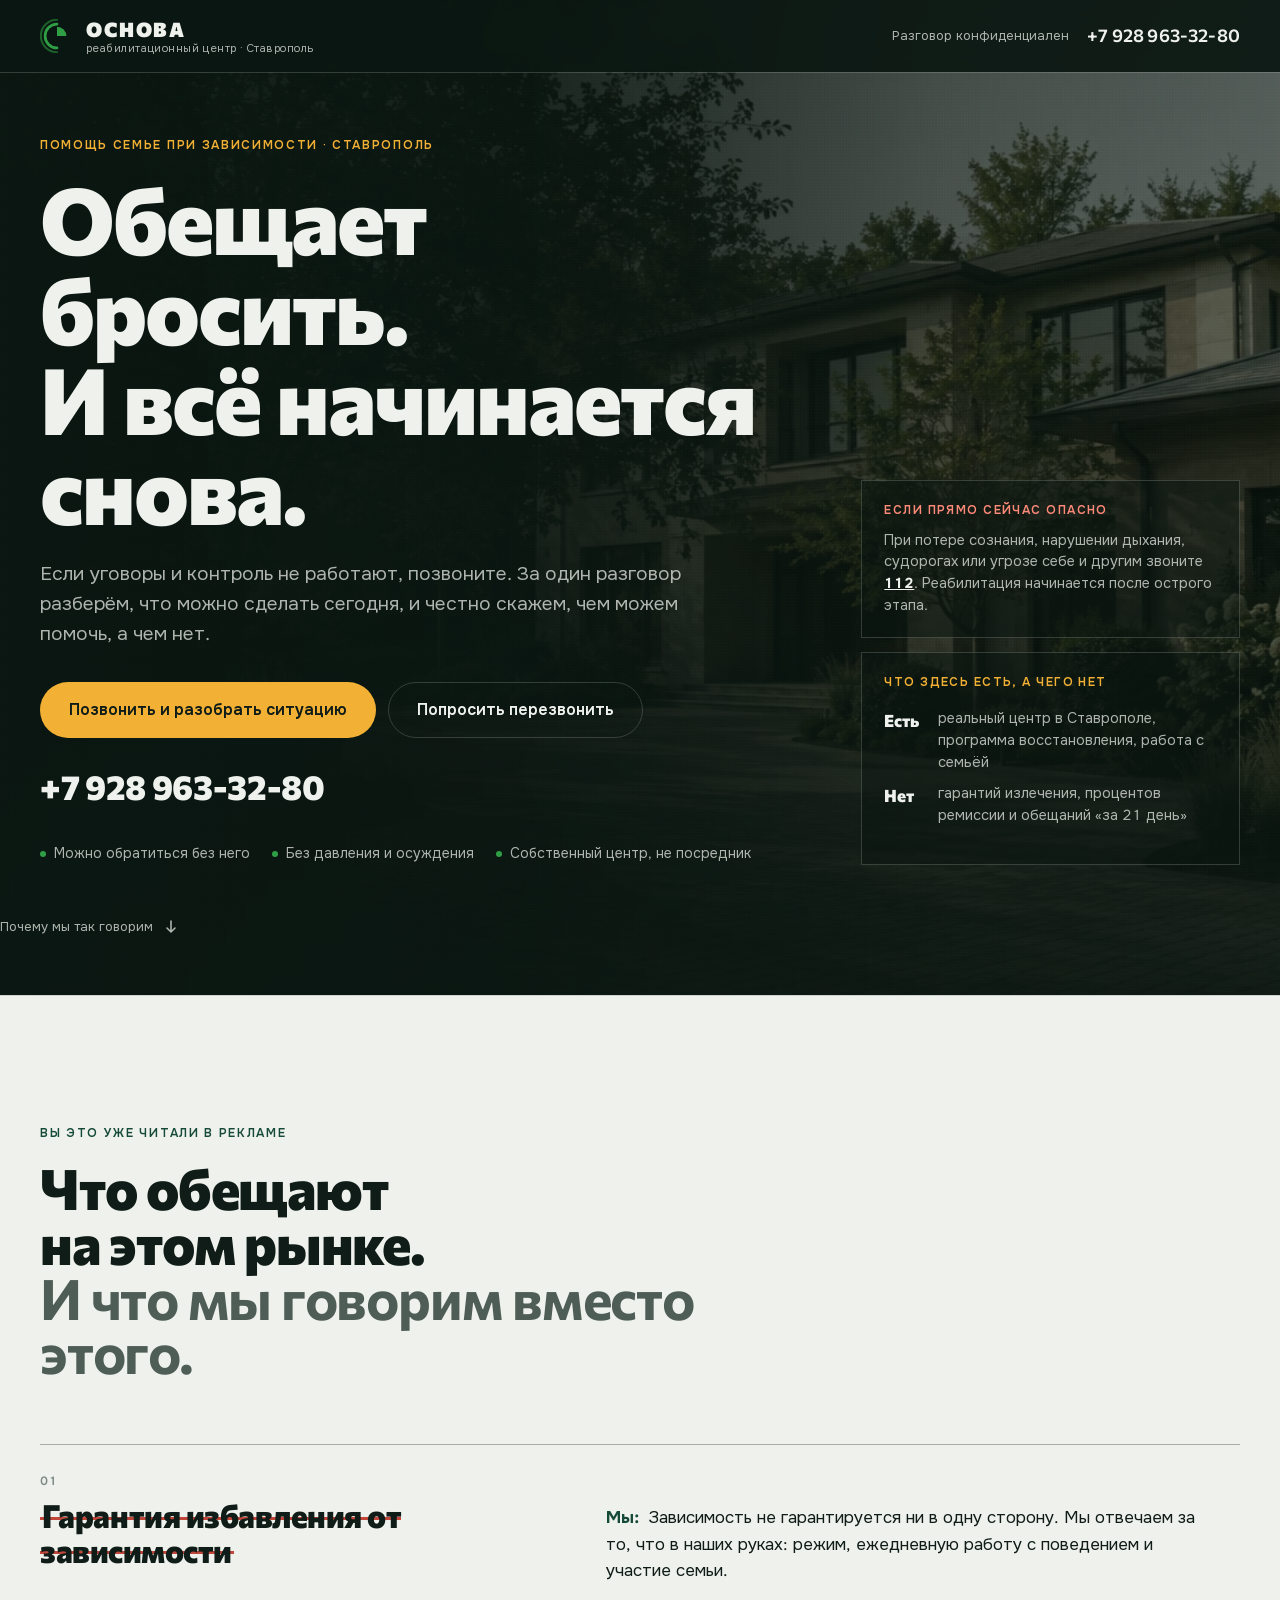
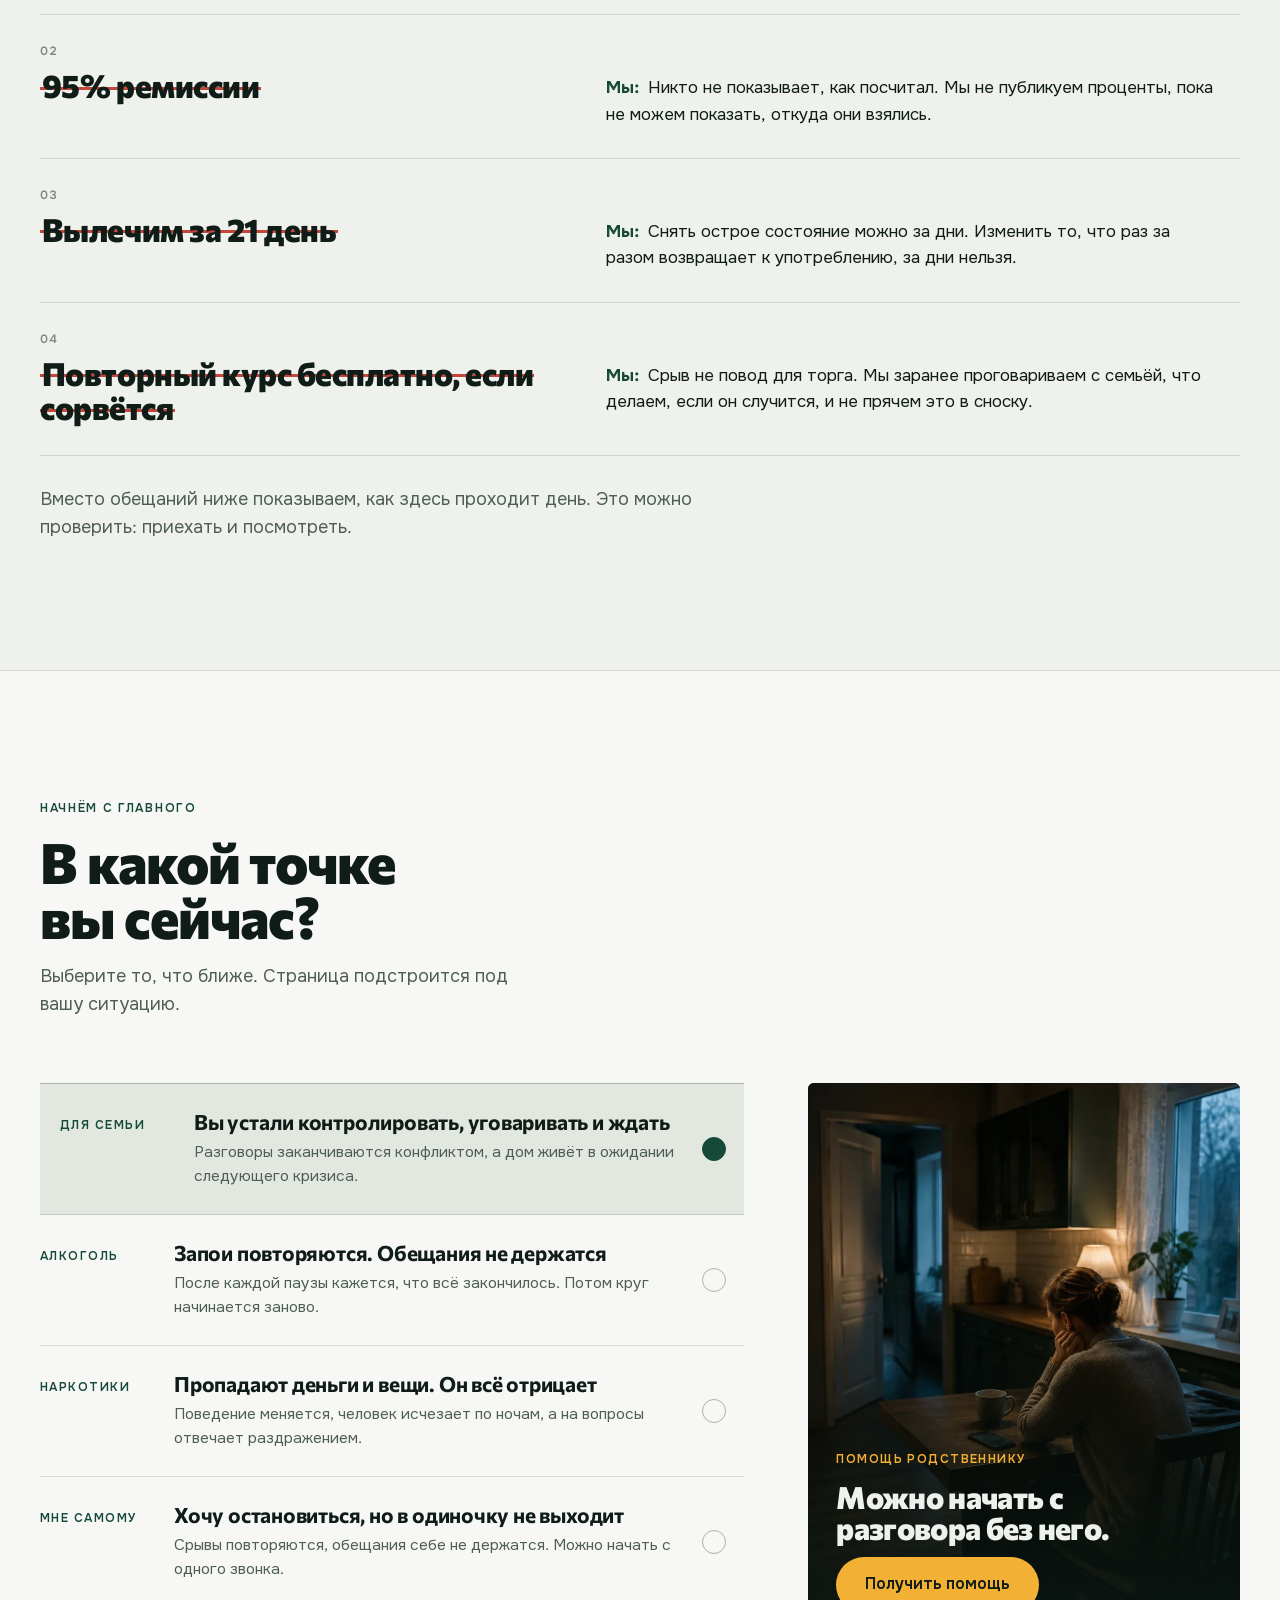
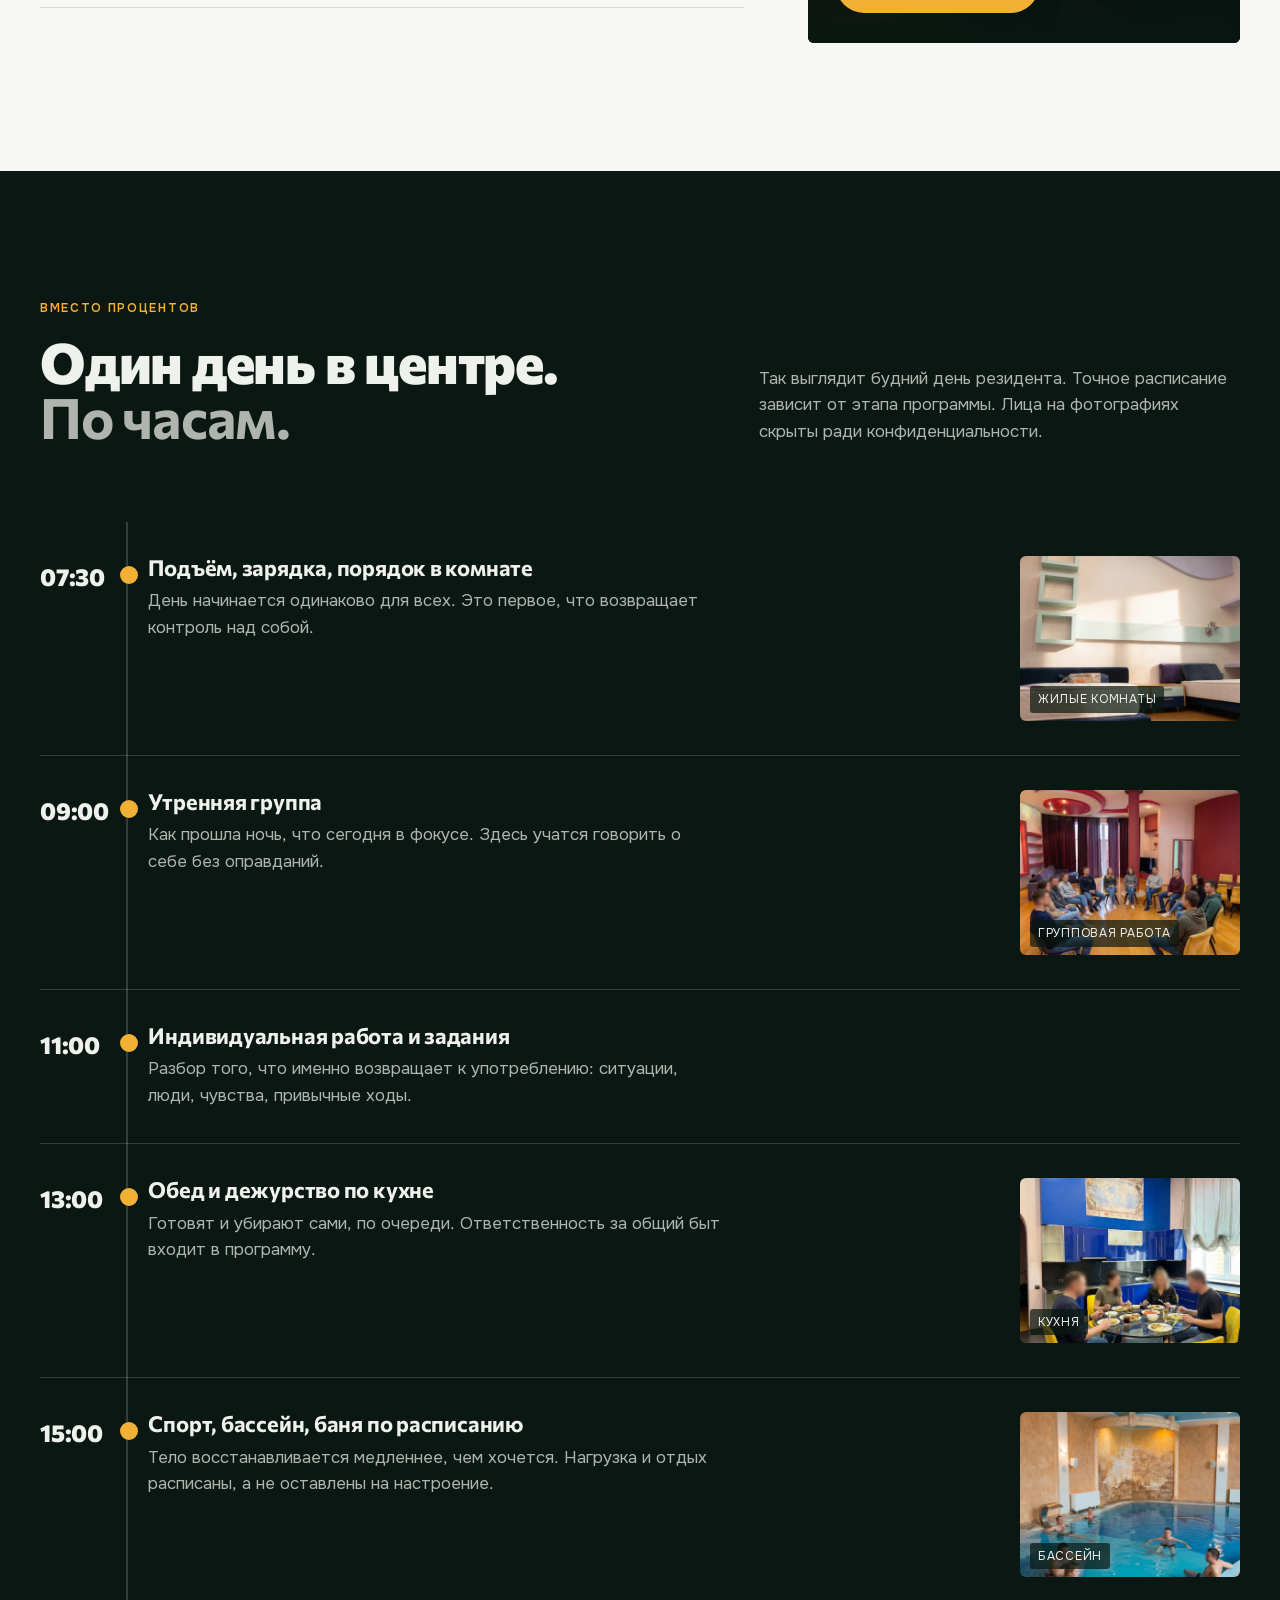
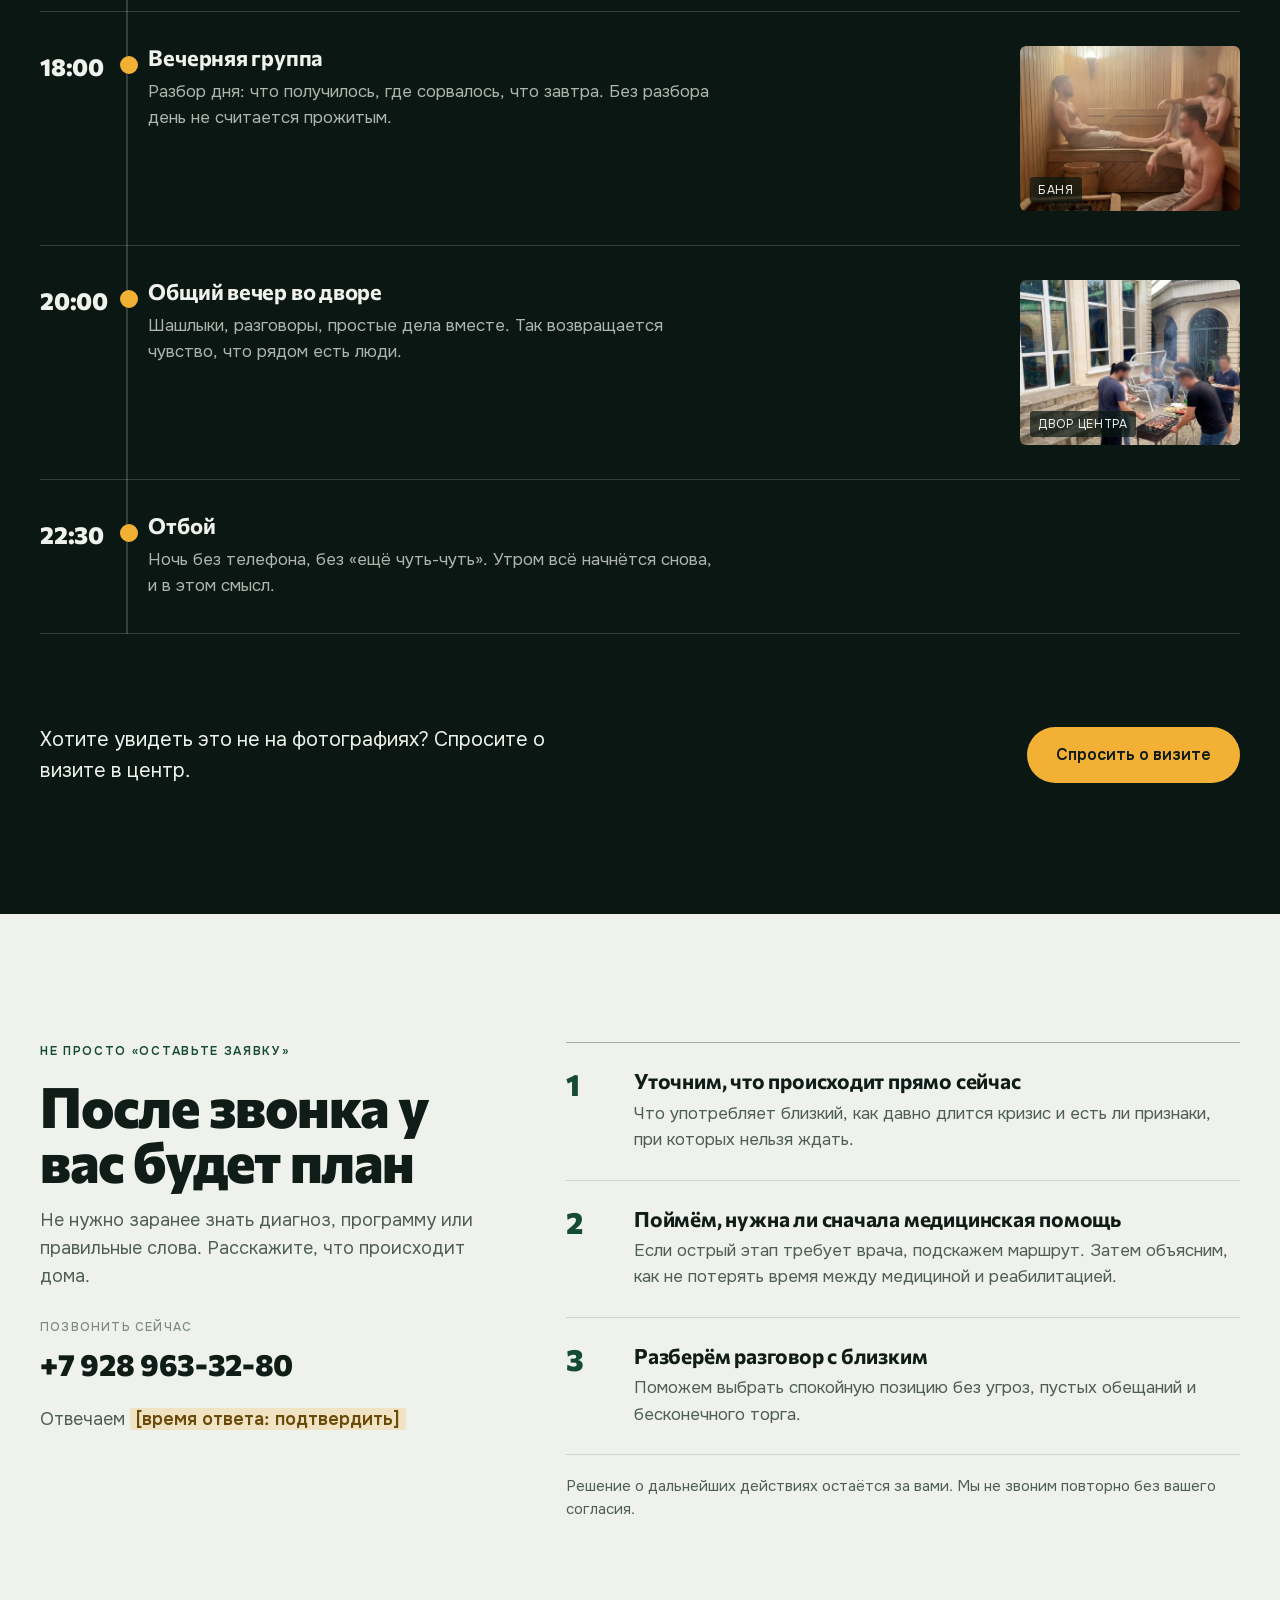
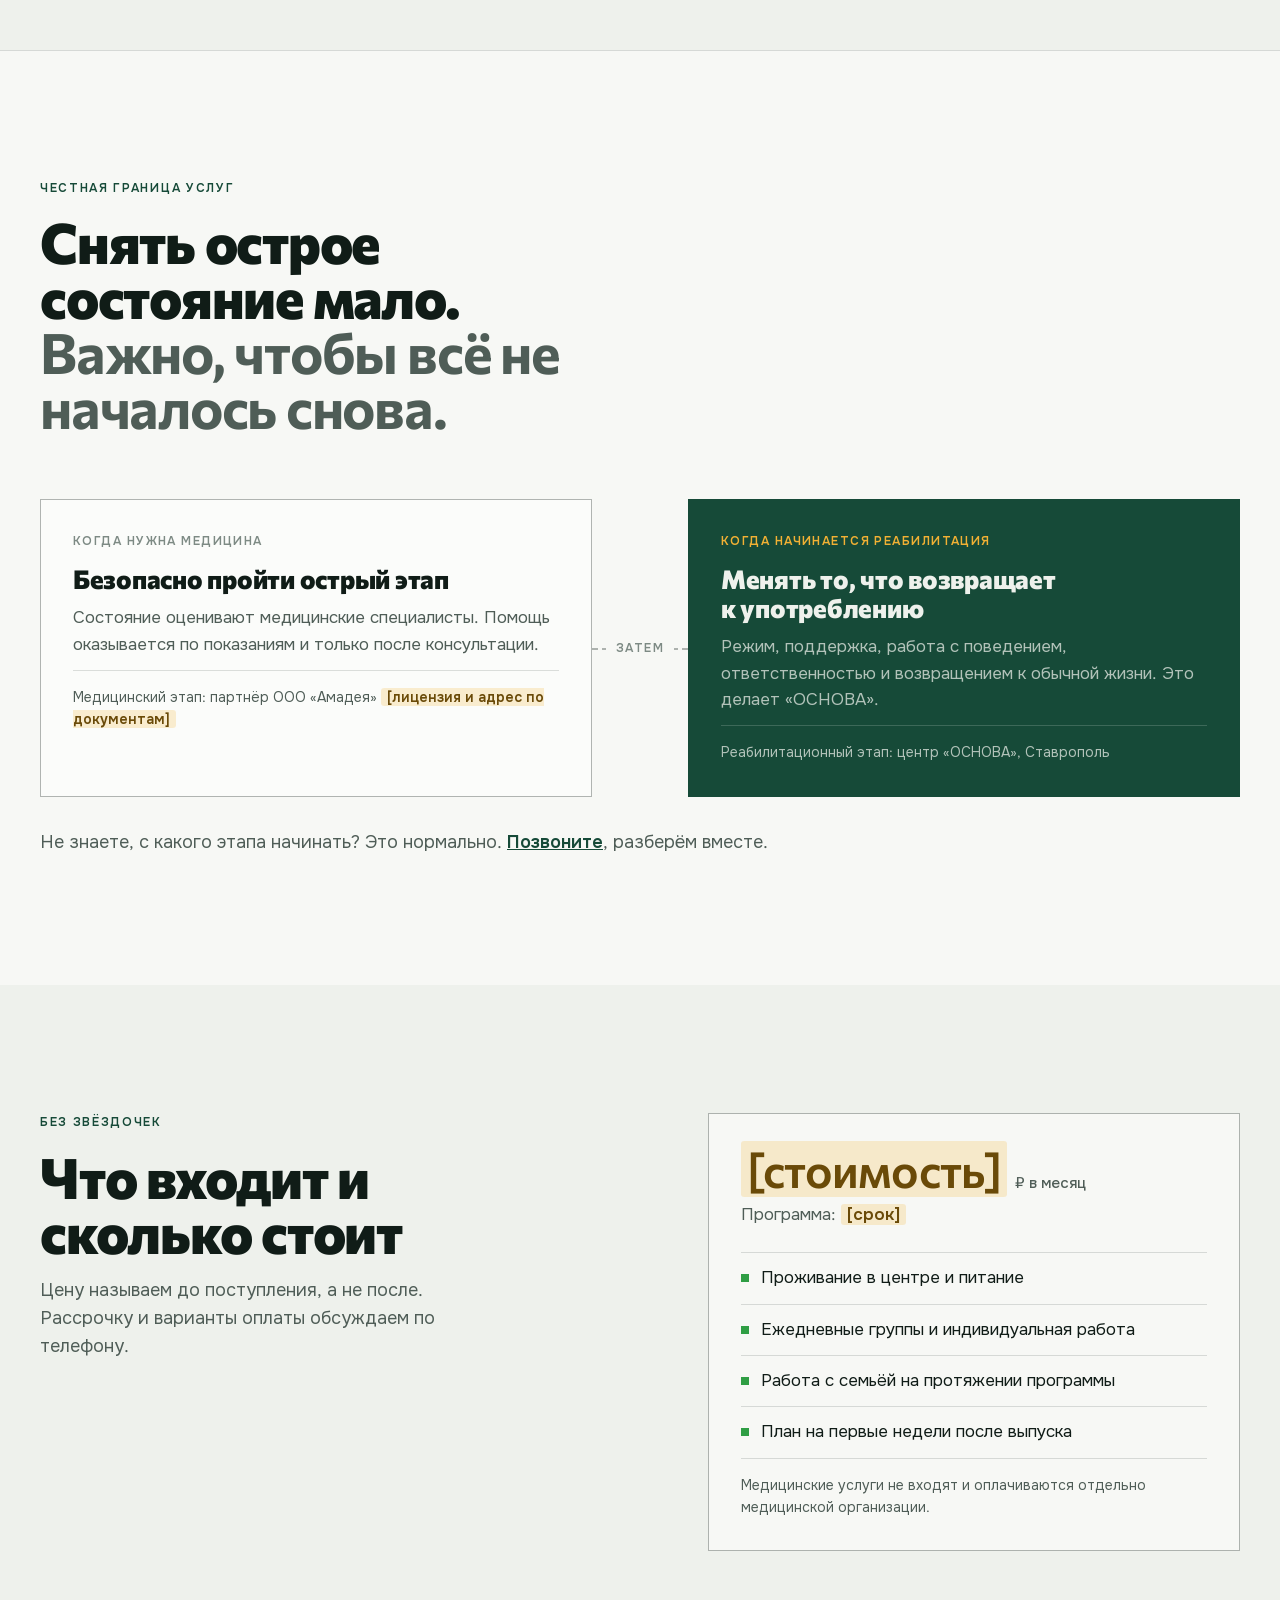
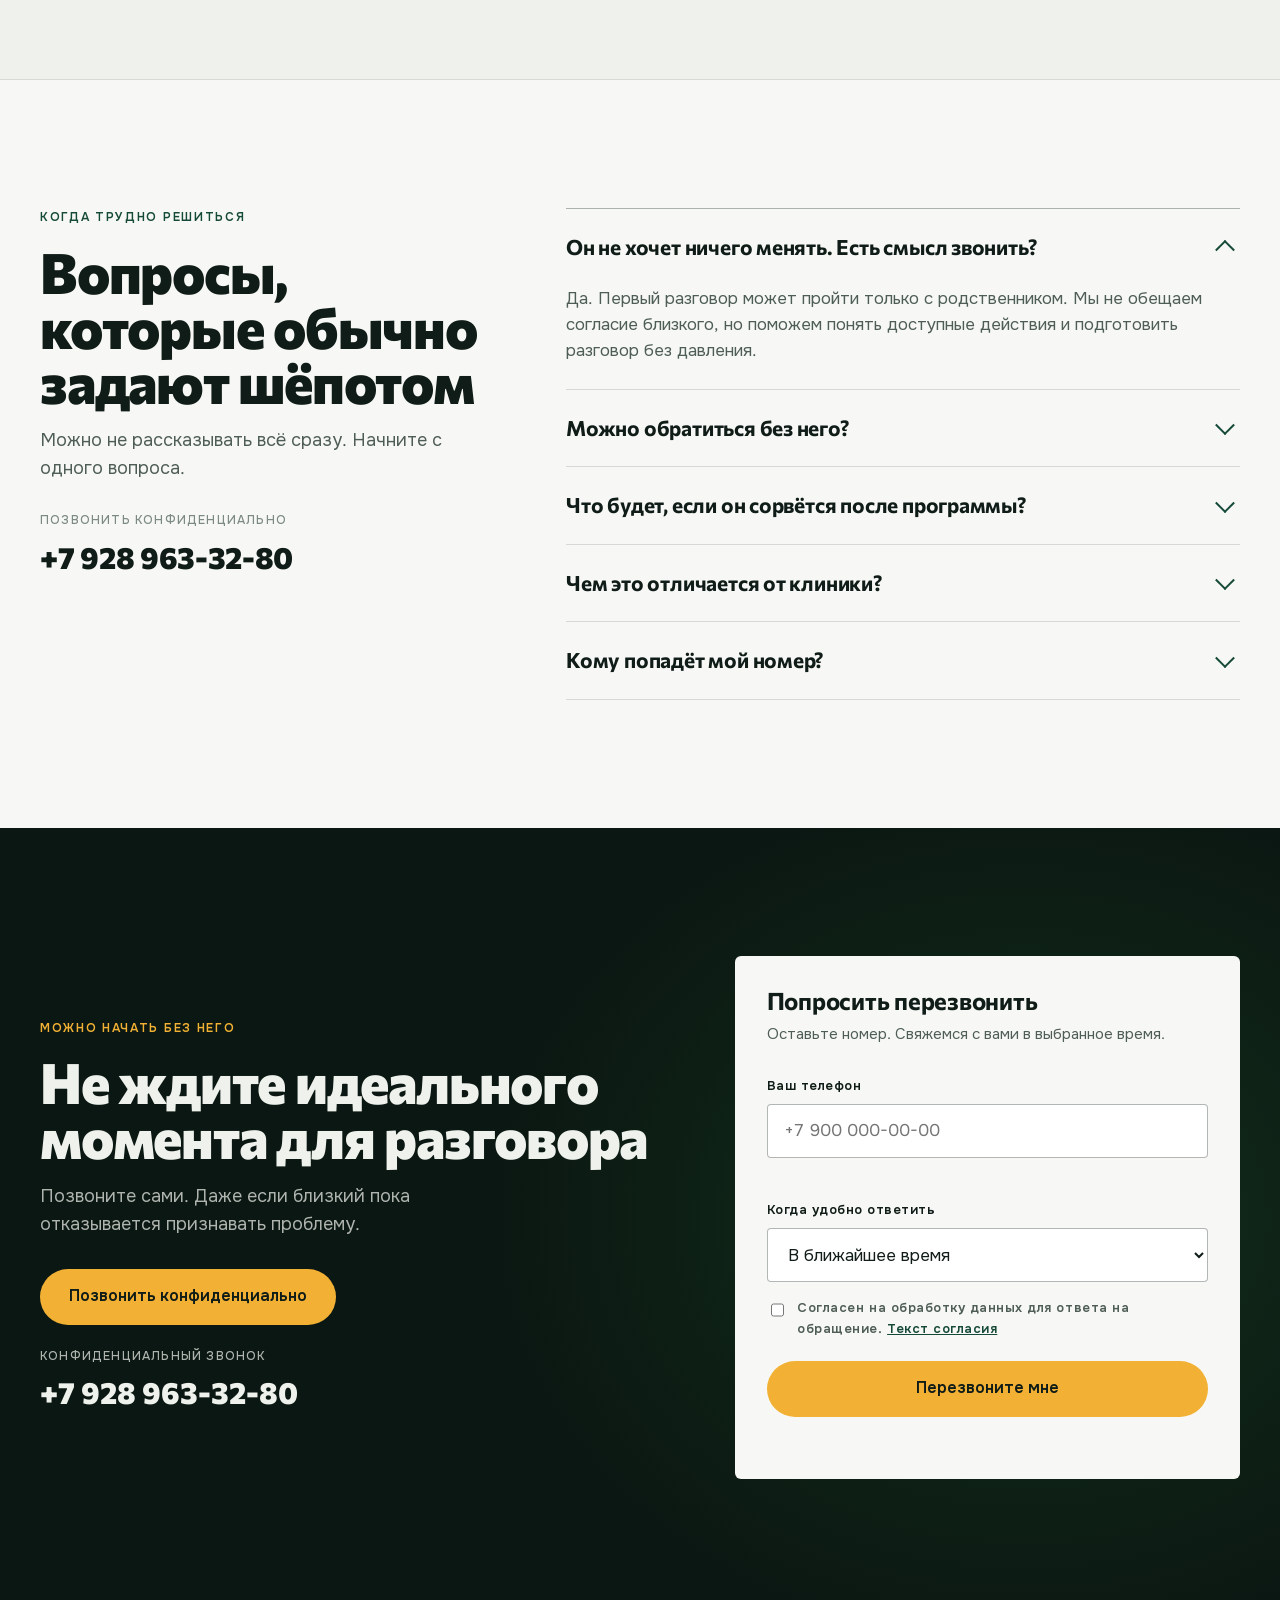
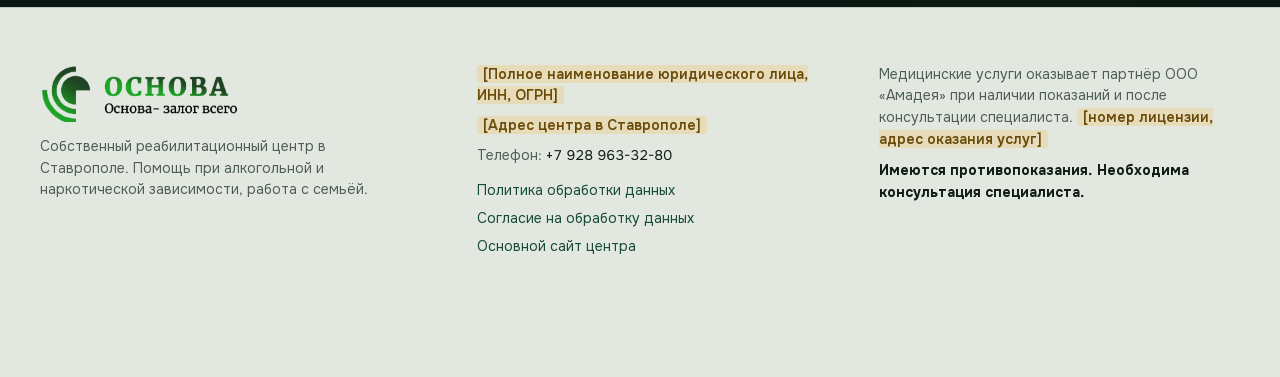
==== index.html @ 6c87cfbb "Посадочная v2: тезис против рыночных гарантий, день по часам, четыре сценария, честная граница услуг" ====
<!doctype html>
<html lang="ru">
<head>
  <meta charset="utf-8">
  <meta name="viewport" content="width=device-width, initial-scale=1">
  <meta name="robots" content="noindex, nofollow, noarchive">
  <meta name="theme-color" content="#0b1712">
  <meta name="description" content="Собственный реабилитационный центр «ОСНОВА» в Ставрополе. Помощь при алкогольной и наркотической зависимости, работа с семьёй. Без гарантий, которые нельзя проверить.">
  <title>Реабилитационный центр «ОСНОВА», Ставрополь</title>
  <link rel="icon" href="assets/images/logo.png" type="image/png">
  <link rel="preconnect" href="https://fonts.googleapis.com">
  <link rel="preconnect" href="https://fonts.gstatic.com" crossorigin>
  <link rel="preload" href="assets/fonts/onest-cyrillic.woff2" as="font" type="font/woff2" crossorigin>
  <link rel="preload" href="assets/images/hero-architecture.webp" as="image" type="image/webp" fetchpriority="high">
  <link rel="stylesheet" href="https://fonts.googleapis.com/css2?family=Commissioner:wght@500;700;800;900&display=swap">
  <link rel="stylesheet" href="styles.css?v=1">
  <script>document.documentElement.classList.add("js");</script>
</head>
<body data-case="family">
  <a class="skip-link" href="#main">Перейти к содержанию</a>

  <header class="site-header" data-header>
    <div class="shell header-inner">
      <a class="wordmark" href="#top" aria-label="ОСНОВА, реабилитационный центр">
        <svg class="mark" viewBox="0 0 40 40" width="34" height="34" aria-hidden="true" focusable="false">
          <path d="M31 20a11 11 0 0 0-11-11v11z" fill="currentColor"/>
          <path d="M20 6a14 14 0 0 0 0 28" fill="none" stroke="currentColor" stroke-width="3.2" stroke-linecap="round"/>
          <path d="M20 1a19 19 0 0 0 0 38" fill="none" stroke="currentColor" stroke-width="2.4" stroke-linecap="round" opacity=".55"/>
        </svg>
        <span class="wordmark-text">ОСНОВА<small>реабилитационный центр · Ставрополь</small></span>
      </a>
      <div class="header-contact">
        <span class="header-note">Разговор конфиденциален</span>
        <a class="phone-link phone-link-header" href="tel:+79289633280" data-phone-link>+7 928 963-32-80</a>
      </div>
    </div>
  </header>

  <main id="main">

    <section class="hero" id="top" aria-labelledby="hero-title">
      <div class="hero-media" aria-hidden="true">
        <img src="assets/images/hero-architecture.webp" width="1672" height="941" alt="" fetchpriority="high" decoding="async">
      </div>
      <div class="shell hero-grid">
        <div class="hero-copy">
          <p class="eyebrow eyebrow-light" data-hero-eyebrow>Помощь семье при зависимости · Ставрополь</p>
          <h1 id="hero-title" class="display" data-hero-title>Обещает бросить.<br>И всё начинается снова.</h1>
          <p class="hero-lead" data-hero-lead>Если уговоры и контроль не работают, позвоните. За один разговор разберём, что можно сделать сегодня, и честно скажем, чем можем помочь, а чем нет.</p>
          <div class="hero-actions">
            <a class="button button-signal" href="tel:+79289633280" data-phone-link>Позвонить и разобрать ситуацию</a>
            <a class="button button-ghost" href="#callback" data-scroll-form>Попросить перезвонить</a>
          </div>
          <a class="hero-phone" href="tel:+79289633280" data-phone-link>+7 928 963-32-80</a>
          <ul class="hero-trust" aria-label="Условия первого разговора">
            <li>Можно обратиться без него</li>
            <li>Без давления и осуждения</li>
            <li>Собственный центр, не посредник</li>
          </ul>
        </div>

        <aside class="hero-side">
          <div class="hero-emergency">
            <p class="hero-emergency-label">Если прямо сейчас опасно</p>
            <p>При потере сознания, нарушении дыхания, судорогах или угрозе себе и другим звоните <a href="tel:112">112</a>. Реабилитация начинается после острого этапа.</p>
          </div>
          <div class="hero-fact">
            <p class="hero-fact-label">Что здесь есть, а чего нет</p>
            <dl>
              <div><dt>Есть</dt><dd>реальный центр в Ставрополе, программа восстановления, работа с семьёй</dd></div>
              <div><dt>Нет</dt><dd>гарантий излечения, процентов ремиссии и обещаний «за 21 день»</dd></div>
            </dl>
          </div>
        </aside>
      </div>
      <a class="hero-scroll" href="#promises" aria-label="Перейти дальше">
        <span>Почему мы так говорим</span>
        <svg viewBox="0 0 16 16" width="16" height="16" aria-hidden="true"><path d="M8 2v11m0 0-4-4m4 4 4-4" fill="none" stroke="currentColor" stroke-width="1.6" stroke-linecap="round" stroke-linejoin="round"/></svg>
      </a>
    </section>

    <section class="section promises" id="promises" aria-labelledby="promises-title">
      <div class="shell">
        <div class="section-heading" data-reveal>
          <p class="eyebrow">Вы это уже читали в рекламе</p>
          <h2 id="promises-title" class="display">Что обещают на этом рынке.<br><span>И что мы говорим вместо этого.</span></h2>
        </div>
        <ol class="ledger" data-reveal>
          <li class="ledger-row">
            <p class="ledger-claim"><span class="strike">Гарантия избавления от зависимости</span></p>
            <p class="ledger-answer">Зависимость не гарантируется ни в одну сторону. Мы отвечаем за то, что в наших руках: режим, ежедневную работу с поведением и участие семьи.</p>
          </li>
          <li class="ledger-row">
            <p class="ledger-claim"><span class="strike">95% ремиссии</span></p>
            <p class="ledger-answer">Никто не показывает, как посчитал. Мы не публикуем проценты, пока не можем показать, откуда они взялись.</p>
          </li>
          <li class="ledger-row">
            <p class="ledger-claim"><span class="strike">Вылечим за 21 день</span></p>
            <p class="ledger-answer">Снять острое состояние можно за дни. Изменить то, что раз за разом возвращает к употреблению, за дни нельзя.</p>
          </li>
          <li class="ledger-row">
            <p class="ledger-claim"><span class="strike">Повторный курс бесплатно, если сорвётся</span></p>
            <p class="ledger-answer">Срыв не повод для торга. Мы заранее проговариваем с семьёй, что делаем, если он случится, и не прячем это в сноску.</p>
          </li>
        </ol>
        <p class="promises-foot" data-reveal>Вместо обещаний ниже показываем, как здесь проходит день. Это можно проверить: приехать и посмотреть.</p>
      </div>
    </section>

    <section class="section situations" id="situations" aria-labelledby="situations-title">
      <div class="shell">
        <div class="section-heading narrow" data-reveal>
          <p class="eyebrow">Начнём с главного</p>
          <h2 id="situations-title" class="display">В какой точке вы сейчас?</h2>
          <p>Выберите то, что ближе. Страница подстроится под вашу ситуацию.</p>
        </div>

        <div class="situations-layout">
          <div class="situation-list" role="tablist" aria-label="Ситуации" data-reveal>
            <button class="situation-row is-active" type="button" role="tab" data-scenario="family" aria-selected="true">
              <span class="situation-kicker">Для семьи</span>
              <strong>Вы устали контролировать, уговаривать и ждать</strong>
              <span class="situation-copy">Разговоры заканчиваются конфликтом, а дом живёт в ожидании следующего кризиса.</span>
            </button>
            <button class="situation-row" type="button" role="tab" data-scenario="alcohol" aria-selected="false">
              <span class="situation-kicker">Алкоголь</span>
              <strong>Запои повторяются. Обещания не держатся</strong>
              <span class="situation-copy">После каждой паузы кажется, что всё закончилось. Потом круг начинается заново.</span>
            </button>
            <button class="situation-row" type="button" role="tab" data-scenario="drugs" aria-selected="false">
              <span class="situation-kicker">Наркотики</span>
              <strong>Пропадают деньги и вещи. Он всё отрицает</strong>
              <span class="situation-copy">Поведение меняется, человек исчезает по ночам, а на вопросы отвечает раздражением.</span>
            </button>
            <button class="situation-row" type="button" role="tab" data-scenario="self" aria-selected="false">
              <span class="situation-kicker">Мне самому</span>
              <strong>Хочу остановиться, но в одиночку не выходит</strong>
              <span class="situation-copy">Срывы повторяются, обещания себе не держатся. Можно начать с одного звонка.</span>
            </button>
          </div>

          <article class="situations-visual" data-situation-visual data-reveal>
            <img class="situation-image is-active" src="assets/images/situation-family-v2.webp" width="720" height="1080" alt="Уставшая родственница сидит ночью за кухонным столом" data-situation-image="family">
            <img class="situation-image" src="assets/images/situation-alcohol-v2.webp" width="720" height="1080" loading="lazy" alt="Родственница смотрит на близкого после завершившегося запоя" data-situation-image="alcohol">
            <img class="situation-image" src="assets/images/situation-drugs-v2.webp" width="720" height="1080" loading="lazy" alt="Родственница держит телефон у открытой двери поздним вечером" data-situation-image="drugs">
            <img class="situation-image" src="assets/images/courtyard-evening.webp" width="960" height="1287" loading="lazy" alt="Общий вечер во дворе центра, лица участников скрыты" data-situation-image="self">
            <div class="situation-visual-content" aria-live="polite">
              <p class="situation-visual-kicker" data-situation-visual-kicker>Помощь родственнику</p>
              <h3 class="display" data-situation-visual-title>Можно начать с разговора без него.</h3>
              <button class="button button-signal" type="button" data-call-prompt-open>Получить помощь</button>
            </div>
          </article>
        </div>
      </div>
    </section>

    <section class="section day" id="day" aria-labelledby="day-title">
      <div class="shell">
        <div class="day-heading" data-reveal>
          <div>
            <p class="eyebrow eyebrow-light">Вместо процентов</p>
            <h2 id="day-title" class="display">Один день в центре.<br><span>По часам.</span></h2>
          </div>
          <p>Так выглядит будний день резидента. Точное расписание зависит от этапа программы. Лица на фотографиях скрыты ради конфиденциальности.</p>
        </div>

        <div class="day-track" data-day-track>
          <div class="day-rail" aria-hidden="true"><span class="day-rail-fill" data-day-fill></span></div>
          <ol class="day-list">
            <li class="day-item" data-reveal>
              <time class="day-time" datetime="07:30">07:30</time>
              <div class="day-body">
                <h3>Подъём, зарядка, порядок в комнате</h3>
                <p>День начинается одинаково для всех. Это первое, что возвращает контроль над собой.</p>
              </div>
              <figure class="day-photo"><img src="assets/images/bedroom.webp" width="960" height="1280" loading="lazy" alt="Жилая комната центра"><figcaption>Жилые комнаты</figcaption></figure>
            </li>
            <li class="day-item" data-reveal>
              <time class="day-time" datetime="09:00">09:00</time>
              <div class="day-body">
                <h3>Утренняя группа</h3>
                <p>Как прошла ночь, что сегодня в фокусе. Здесь учатся говорить о себе без оправданий.</p>
              </div>
              <figure class="day-photo"><img src="assets/images/group-circle.webp" width="960" height="1287" loading="lazy" alt="Групповая работа в помещении центра, лица скрыты"><figcaption>Групповая работа</figcaption></figure>
            </li>
            <li class="day-item" data-reveal>
              <time class="day-time" datetime="11:00">11:00</time>
              <div class="day-body">
                <h3>Индивидуальная работа и задания</h3>
                <p>Разбор того, что именно возвращает к употреблению: ситуации, люди, чувства, привычные ходы.</p>
              </div>
            </li>
            <li class="day-item" data-reveal>
              <time class="day-time" datetime="13:00">13:00</time>
              <div class="day-body">
                <h3>Обед и дежурство по кухне</h3>
                <p>Готовят и убирают сами, по очереди. Ответственность за общий быт входит в программу.</p>
              </div>
              <figure class="day-photo"><img src="assets/images/kitchen.webp" width="960" height="1287" loading="lazy" alt="Кухня и обеденная зона центра"><figcaption>Кухня</figcaption></figure>
            </li>
            <li class="day-item" data-reveal>
              <time class="day-time" datetime="15:00">15:00</time>
              <div class="day-body">
                <h3>Спорт, бассейн, баня по расписанию</h3>
                <p>Тело восстанавливается медленнее, чем хочется. Нагрузка и отдых расписаны, а не оставлены на настроение.</p>
              </div>
              <figure class="day-photo"><img src="assets/images/pool.webp" width="960" height="1287" loading="lazy" alt="Бассейн центра, лица скрыты"><figcaption>Бассейн</figcaption></figure>
            </li>
            <li class="day-item" data-reveal>
              <time class="day-time" datetime="18:00">18:00</time>
              <div class="day-body">
                <h3>Вечерняя группа</h3>
                <p>Разбор дня: что получилось, где сорвалось, что завтра. Без разбора день не считается прожитым.</p>
              </div>
              <figure class="day-photo"><img src="assets/images/sauna.webp" width="960" height="1287" loading="lazy" alt="Баня центра, лица скрыты"><figcaption>Баня</figcaption></figure>
            </li>
            <li class="day-item" data-reveal>
              <time class="day-time" datetime="20:00">20:00</time>
              <div class="day-body">
                <h3>Общий вечер во дворе</h3>
                <p>Шашлыки, разговоры, простые дела вместе. Так возвращается чувство, что рядом есть люди.</p>
              </div>
              <figure class="day-photo"><img src="assets/images/courtyard-evening.webp" width="960" height="1287" loading="lazy" alt="Совместное приготовление еды во дворе, лица скрыты"><figcaption>Двор центра</figcaption></figure>
            </li>
            <li class="day-item" data-reveal>
              <time class="day-time" datetime="22:30">22:30</time>
              <div class="day-body">
                <h3>Отбой</h3>
                <p>Ночь без телефона, без «ещё чуть-чуть». Утром всё начнётся снова, и в этом смысл.</p>
              </div>
            </li>
          </ol>
        </div>

        <div class="day-cta" data-reveal>
          <p>Хотите увидеть это не на фотографиях? Спросите о визите в центр.</p>
          <a class="button button-signal" href="tel:+79289633280" data-phone-link>Спросить о визите</a>
        </div>
      </div>
    </section>

    <section class="section call-plan" id="after-call" aria-labelledby="call-plan-title">
      <div class="shell call-plan-grid">
        <div class="call-plan-intro" data-reveal>
          <p class="eyebrow">Не просто «оставьте заявку»</p>
          <h2 id="call-plan-title" class="display">После звонка у вас будет план</h2>
          <p>Не нужно заранее знать диагноз, программу или правильные слова. Расскажите, что происходит дома.</p>
          <a class="phone-display" href="tel:+79289633280" data-phone-link><small>Позвонить сейчас</small>+7 928 963-32-80</a>
          <p class="sla-note">Отвечаем <span class="placeholder">[время ответа: подтвердить]</span></p>
        </div>
        <ol class="call-plan-steps" data-reveal>
          <li>
            <span class="step-index">1</span>
            <div><h3>Уточним, что происходит прямо сейчас</h3><p>Что употребляет близкий, как давно длится кризис и есть ли признаки, при которых нельзя ждать.</p></div>
          </li>
          <li>
            <span class="step-index">2</span>
            <div><h3>Поймём, нужна ли сначала медицинская помощь</h3><p>Если острый этап требует врача, подскажем маршрут. Затем объясним, как не потерять время между медициной и реабилитацией.</p></div>
          </li>
          <li>
            <span class="step-index">3</span>
            <div><h3>Разберём разговор с близким</h3><p>Поможем выбрать спокойную позицию без угроз, пустых обещаний и бесконечного торга.</p></div>
          </li>
          <li class="call-plan-note">Решение о дальнейших действиях остаётся за вами. Мы не звоним повторно без вашего согласия.</li>
        </ol>
      </div>
    </section>

    <section class="section stages" id="stages" aria-labelledby="stages-title">
      <div class="shell">
        <div class="section-heading" data-reveal>
          <p class="eyebrow">Честная граница услуг</p>
          <h2 id="stages-title" class="display">Снять острое состояние мало.<br><span>Важно, чтобы всё не началось снова.</span></h2>
        </div>
        <div class="stages-grid" data-reveal>
          <article class="stage stage-medical">
            <p class="stage-label">Когда нужна медицина</p>
            <h3>Безопасно пройти острый этап</h3>
            <p>Состояние оценивают медицинские специалисты. Помощь оказывается по показаниям и только после консультации.</p>
            <p class="stage-owner">Медицинский этап: партнёр ООО «Амадея» <span class="placeholder">[лицензия и адрес по документам]</span></p>
          </article>
          <div class="stage-divider" aria-hidden="true"><span>затем</span></div>
          <article class="stage stage-rehab">
            <p class="stage-label">Когда начинается реабилитация</p>
            <h3>Менять то, что возвращает к употреблению</h3>
            <p>Режим, поддержка, работа с поведением, ответственностью и возвращением к обычной жизни. Это делает «ОСНОВА».</p>
            <p class="stage-owner">Реабилитационный этап: центр «ОСНОВА», Ставрополь</p>
          </article>
        </div>
        <p class="stages-foot" data-reveal>Не знаете, с какого этапа начинать? Это нормально. <a href="tel:+79289633280" data-phone-link>Позвоните</a>, разберём вместе.</p>
      </div>
    </section>

    <section class="section terms" id="terms" aria-labelledby="terms-title">
      <div class="shell terms-grid">
        <div class="terms-intro" data-reveal>
          <p class="eyebrow">Без звёздочек</p>
          <h2 id="terms-title" class="display">Что входит и сколько стоит</h2>
          <p>Цену называем до поступления, а не после. Рассрочку и варианты оплаты обсуждаем по телефону.</p>
        </div>
        <div class="terms-card" data-reveal>
          <p class="terms-price"><span class="placeholder">[стоимость]</span> <small>₽ в месяц</small></p>
          <p class="terms-duration">Программа: <span class="placeholder">[срок]</span></p>
          <ul class="terms-list">
            <li>Проживание в центре и питание</li>
            <li>Ежедневные группы и индивидуальная работа</li>
            <li>Работа с семьёй на протяжении программы</li>
            <li>План на первые недели после выпуска</li>
          </ul>
          <p class="terms-note">Медицинские услуги не входят и оплачиваются отдельно медицинской организации.</p>
        </div>
      </div>
    </section>

    <section class="section faq" id="faq" aria-labelledby="faq-title">
      <div class="shell faq-grid">
        <div class="faq-intro" data-reveal>
          <p class="eyebrow">Когда трудно решиться</p>
          <h2 id="faq-title" class="display">Вопросы, которые обычно задают шёпотом</h2>
          <p>Можно не рассказывать всё сразу. Начните с одного вопроса.</p>
          <a class="phone-display" href="tel:+79289633280" data-phone-link><small>Позвонить конфиденциально</small>+7 928 963-32-80</a>
        </div>
        <div class="faq-list" data-reveal>
          <details open data-faq>
            <summary>Он не хочет ничего менять. Есть смысл звонить?</summary>
            <p>Да. Первый разговор может пройти только с родственником. Мы не обещаем согласие близкого, но поможем понять доступные действия и подготовить разговор без давления.</p>
          </details>
          <details data-faq>
            <summary>Можно обратиться без него?</summary>
            <p>Да. Вы можете сначала описать ситуацию сами. Это не обязывает вас принимать решение или сразу привозить человека в центр.</p>
          </details>
          <details data-faq>
            <summary>Что будет, если он сорвётся после программы?</summary>
            <p>Срыв не делает помощь бессмысленной. Мы заранее договариваемся с семьёй, что делать в этом случае, и разбираем, что предшествовало возвращению к употреблению.</p>
          </details>
          <details data-faq>
            <summary>Чем это отличается от клиники?</summary>
            <p>Клиника снимает острое состояние. Реабилитация занимается тем, что к нему привело: поведением, окружением, привычными ходами. Медицинский этап у нас проводит лицензированный партнёр, реабилитацию ведёт «ОСНОВА».</p>
          </details>
          <details data-faq>
            <summary>Кому попадёт мой номер?</summary>
            <p>Номер используется только для ответа на ваше обращение и обрабатывается по опубликованной <a href="privacy.html">Политике обработки персональных данных</a>.</p>
          </details>
        </div>
      </div>
    </section>

    <section class="section final-cta" id="callback" aria-labelledby="callback-title">
      <div class="shell final-grid">
        <div class="final-copy" data-reveal>
          <p class="eyebrow eyebrow-light" data-final-eyebrow>Можно начать без него</p>
          <h2 id="callback-title" class="display" data-final-title>Не ждите идеального момента для разговора</h2>
          <p data-final-lead>Позвоните сами. Даже если близкий пока отказывается признавать проблему.</p>
          <a class="button button-signal final-call-button" href="tel:+79289633280" data-phone-link>Позвонить конфиденциально</a>
          <a class="final-phone" href="tel:+79289633280" data-phone-link><small>Конфиденциальный звонок</small>+7 928 963-32-80</a>
        </div>

        <form class="callback-form ym-hide-content" data-callback-form novalidate data-reveal>
          <div class="form-heading">
            <h3>Попросить перезвонить</h3>
            <p data-form-note>Оставьте номер. Свяжемся с вами в выбранное время.</p>
          </div>
          <label for="phone">Ваш телефон</label>
          <input class="ym-disable-keys" id="phone" name="phone" type="tel" inputmode="tel" autocomplete="tel" placeholder="+7 900 000-00-00" required aria-describedby="phone-error">
          <span class="field-error" id="phone-error" data-phone-error aria-live="polite"></span>
          <label for="contact-time">Когда удобно ответить</label>
          <select id="contact-time" name="contact_time">
            <option value="soon">В ближайшее время</option>
            <option value="hour">В течение часа</option>
            <option value="evening">Сегодня вечером</option>
          </select>
          <input type="hidden" name="case" value="family" data-case-input>
          <input type="hidden" name="utm_source">
          <input type="hidden" name="utm_medium">
          <input type="hidden" name="utm_campaign">
          <input type="hidden" name="utm_content">
          <input type="hidden" name="utm_term">
          <input type="hidden" name="yclid">
          <input type="hidden" name="landing_url">
          <input type="hidden" name="referrer">
          <label class="consent-row">
            <input type="checkbox" name="consent" required>
            <span>Согласен на обработку данных для ответа на обращение. <a href="consent.html">Текст согласия</a></span>
          </label>
          <button class="button button-signal button-submit" type="submit"><span data-submit-label>Перезвоните мне</span></button>
          <p class="form-status" data-form-status role="status" aria-live="polite"></p>
        </form>
      </div>
    </section>
  </main>

  <footer class="site-footer">
    <div class="shell footer-grid">
      <div class="footer-brand">
        <img src="assets/images/logo.png" width="600" height="175" loading="lazy" alt="ОСНОВА. Основа — залог всего">
        <p>Собственный реабилитационный центр в Ставрополе. Помощь при алкогольной и наркотической зависимости, работа с семьёй.</p>
      </div>
      <div class="footer-legal">
        <p><span class="placeholder">[Полное наименование юридического лица, ИНН, ОГРН]</span></p>
        <p><span class="placeholder">[Адрес центра в Ставрополе]</span></p>
        <p>Телефон: <a href="tel:+79289633280" data-phone-link>+7 928 963-32-80</a></p>
        <nav class="footer-links" aria-label="Документы">
          <a href="privacy.html">Политика обработки данных</a>
          <a href="consent.html">Согласие на обработку данных</a>
          <a href="https://основа26.рф" rel="noopener">Основной сайт центра</a>
        </nav>
      </div>
      <div class="medical-note">
        <p>Медицинские услуги оказывает партнёр ООО «Амадея» при наличии показаний и после консультации специалиста. <span class="placeholder">[номер лицензии, адрес оказания услуг]</span></p>
        <strong>Имеются противопоказания. Необходима консультация специалиста.</strong>
      </div>
    </div>
  </footer>

  <div class="mobile-callbar" data-mobile-callbar>
    <a href="tel:+79289633280" data-phone-link>
      <span>Позвонить конфиденциально</span>
      <strong>+7 928 963-32-80</strong>
    </a>
  </div>

  <dialog class="call-dialog" data-call-dialog aria-labelledby="call-dialog-title">
    <button class="call-dialog-close" type="button" data-call-dialog-close aria-label="Закрыть">
      <svg viewBox="0 0 16 16" width="16" height="16" aria-hidden="true"><path d="M3 3l10 10M13 3 3 13" stroke="currentColor" stroke-width="1.8" stroke-linecap="round"/></svg>
    </button>
    <p class="eyebrow">Конфиденциально</p>
    <h2 id="call-dialog-title" class="display">Позвоните. Можно без близкого.</h2>
    <p data-call-dialog-copy>Расскажите, что происходит. Вместе определим ближайший безопасный шаг.</p>
    <a class="button button-signal" href="tel:+79289633280" data-phone-link>Позвонить +7 928 963-32-80</a>
    <button class="call-dialog-later" type="button" data-call-dialog-close>Не сейчас</button>
  </dialog>

  <script src="config.js?v=1"></script>
  <script src="script.js?v=1" defer></script>
</body>
</html>
---- styles.css ----
/* ОСНОВА — рекламная посадочная. Токены */
@font-face { font-family: "Onest"; src: url("assets/fonts/onest-cyrillic.woff2") format("woff2"); font-weight: 100 900; font-display: swap; unicode-range: U+0400-045F, U+0490-0491, U+04B0-04B1, U+2116; }
@font-face { font-family: "Onest"; src: url("assets/fonts/onest-latin.woff2") format("woff2"); font-weight: 100 900; font-display: swap; unicode-range: U+0000-00FF, U+0131, U+0152-0153, U+02BB-02BC, U+02C6, U+02DA, U+02DC, U+2000-206F, U+2074, U+20AC, U+2122, U+2191, U+2193, U+2212, U+2215, U+FEFF, U+FFFD; }

:root {
  --ground: #eef1ec;
  --ground-2: #e2e8e0;
  --card: #f7f8f5;
  --deep: #0b1712;
  --deep-2: #12231b;
  --forest: #164a38;
  --forest-2: #1f6a4d;
  --leaf: #2f9e44;
  --signal: #f2b134;
  --signal-2: #ffc95a;
  --ink: #101c17;
  --ink-2: #4f5d57;
  --ink-3: #7d8a84;
  --line: rgba(16, 28, 23, 0.14);
  --line-strong: rgba(16, 28, 23, 0.32);
  --on-deep: #eef1ec;
  --on-deep-2: rgba(238, 241, 236, 0.72);
  --on-deep-line: rgba(238, 241, 236, 0.18);
  --danger: #c2473a;
  --f-display: "Commissioner", "Onest", "Arial Narrow", Arial, sans-serif;
  --f-body: "Onest", "Segoe UI", Arial, sans-serif;
  --shell: min(1200px, calc(100vw - 40px));
  --header-h: 72px;
  --r-media: 6px;
  --ease-out: cubic-bezier(0.22, 1, 0.36, 1);
  --dur: 640ms;
}

* { box-sizing: border-box; }
html { scroll-behavior: smooth; -webkit-text-size-adjust: 100%; }
body {
  margin: 0;
  background: var(--ground);
  color: var(--ink);
  font: 400 17px/1.55 var(--f-body);
  font-variant-numeric: tabular-nums;
  overflow-x: hidden;
}
img { display: block; max-width: 100%; height: auto; }
a { color: inherit; }
button { font: inherit; color: inherit; }
h1, h2, h3, h4 { margin: 0; text-wrap: balance; }
p { margin: 0; }
ul, ol { margin: 0; padding: 0; list-style: none; }
.shell { width: var(--shell); margin-inline: auto; }
.display { font-family: var(--f-display); font-weight: 800; letter-spacing: -0.022em; line-height: 0.98; }
h2.display { font-size: clamp(32px, 4.4vw, 56px); }
h2.display span { color: var(--ink-2); font-weight: 700; }
h3 { font-family: var(--f-display); font-weight: 700; letter-spacing: -0.01em; line-height: 1.12; font-size: 21px; }
.eyebrow { font-size: 12px; letter-spacing: 0.14em; text-transform: uppercase; font-weight: 600; color: var(--forest); margin-bottom: 18px; }
.eyebrow-light { color: var(--signal); }
.placeholder { background: rgba(242, 177, 52, 0.22); color: #6a4a08; border-radius: 3px; padding: 0 6px; font-weight: 600; }
.skip-link { position: absolute; left: -999px; top: 8px; background: var(--signal); color: var(--ink); padding: 8px 12px; z-index: 100; }
.skip-link:focus { left: 8px; }
:focus-visible { outline: 3px solid var(--signal); outline-offset: 3px; }

/* Кнопки */
.button {
  display: inline-flex; align-items: center; justify-content: center; gap: 10px;
  min-height: 56px; padding: 0 28px; border-radius: 999px; border: 1.5px solid transparent;
  font-weight: 600; font-size: 16px; text-decoration: none; cursor: pointer; white-space: nowrap;
  transition: transform 220ms var(--ease-out), background 180ms ease, color 180ms ease, border-color 180ms ease;
}
.button:hover { transform: translateY(-1px); }
.button:active { transform: translateY(0); }
.button-signal { background: var(--signal); color: var(--ink); }
.button-signal:hover { background: var(--signal-2); }
.button-ghost { background: transparent; color: var(--on-deep); border-color: var(--on-deep-line); }
.button-ghost:hover { border-color: var(--on-deep); }
.button-dark { background: var(--deep); color: var(--on-deep); }

/* Шапка */
.site-header {
  position: sticky; top: 0; z-index: 40; height: var(--header-h);
  color: var(--on-deep); background: transparent;
  transition: background 220ms ease, box-shadow 220ms ease, color 220ms ease;
}
.site-header.is-scrolled { background: rgba(11, 23, 18, 0.92); backdrop-filter: blur(10px); box-shadow: 0 1px 0 var(--on-deep-line); }
.header-inner { height: 100%; display: flex; align-items: center; justify-content: space-between; gap: 24px; }
.wordmark { display: inline-flex; align-items: center; gap: 12px; text-decoration: none; color: inherit; }
.mark { color: var(--leaf); flex: none; }
.wordmark-text { font-family: var(--f-display); font-weight: 900; font-size: 20px; letter-spacing: 0.08em; line-height: 1; display: flex; flex-direction: column; gap: 4px; }
.wordmark-text small { font-family: var(--f-body); font-weight: 400; font-size: 11px; letter-spacing: 0.04em; color: var(--on-deep-2); text-transform: none; }
.header-contact { display: flex; align-items: center; gap: 18px; }
.header-note { font-size: 13px; color: var(--on-deep-2); }
.phone-link { text-decoration: none; font-weight: 600; }
.phone-link-header { font-family: var(--f-display); font-size: 18px; letter-spacing: 0.01em; }

/* Hero */
.hero { position: relative; color: var(--on-deep); background: var(--deep); margin-top: calc(-1 * var(--header-h)); padding: calc(var(--header-h) + 64px) 0 56px; overflow: hidden; isolation: isolate; }
.hero-media { position: absolute; inset: 0; z-index: -1; }
.hero-media img { width: 100%; height: 100%; object-fit: cover; object-position: 62% center; opacity: 0.5; transform: scale(1.04); filter: saturate(0.7) contrast(1.05); animation: hero-settle 2.4s var(--ease-out) both; }
.hero-media::after {
  content: ""; position: absolute; inset: 0;
  background:
    linear-gradient(90deg, rgba(11, 23, 18, 0.96) 0%, rgba(11, 23, 18, 0.86) 40%, rgba(11, 23, 18, 0.42) 74%, rgba(11, 23, 18, 0.28) 100%),
    linear-gradient(0deg, rgba(11, 23, 18, 0.9), transparent 45%);
}
.hero-media::before {
  content: ""; position: absolute; inset: 0; z-index: 1; pointer-events: none; opacity: 0.35; mix-blend-mode: soft-light;
  background-image: radial-gradient(rgba(255, 255, 255, 0.12) 0.6px, transparent 0.7px); background-size: 3px 3px;
}
.hero-grid { display: grid; grid-template-columns: minmax(0, 1.4fr) minmax(300px, 0.7fr); gap: clamp(32px, 5vw, 80px); align-items: end; }
.hero-copy > * { animation: rise 900ms var(--ease-out) both; }
.hero-copy > *:nth-child(1) { animation-delay: 80ms; }
.hero-copy > *:nth-child(2) { animation-delay: 160ms; }
.hero-copy > *:nth-child(3) { animation-delay: 300ms; }
.hero-copy > *:nth-child(4) { animation-delay: 420ms; }
.hero-copy > *:nth-child(5) { animation-delay: 500ms; }
.hero-copy > *:nth-child(6) { animation-delay: 580ms; }
.hero h1 { font-size: clamp(42px, 7.4vw, 92px); max-width: 12ch; }
.hero-lead { margin-top: 26px; max-width: 54ch; font-size: clamp(17px, 1.5vw, 20px); color: var(--on-deep-2); }
.hero-actions { margin-top: 34px; display: flex; flex-wrap: wrap; gap: 12px; }
.hero-phone { display: inline-block; margin-top: 22px; font-family: var(--f-display); font-weight: 800; font-size: clamp(24px, 3vw, 34px); letter-spacing: -0.01em; text-decoration: none; }
.hero-trust { margin-top: 30px; display: flex; flex-wrap: wrap; gap: 8px 22px; font-size: 14px; color: var(--on-deep-2); }
.hero-trust li { display: flex; align-items: center; gap: 8px; }
.hero-trust li::before { content: ""; width: 6px; height: 6px; border-radius: 50%; background: var(--leaf); }
.hero-side { display: flex; flex-direction: column; gap: 14px; animation: rise 900ms var(--ease-out) 640ms both; }
.hero-emergency, .hero-fact { border: 1px solid var(--on-deep-line); padding: 20px 22px; background: rgba(11, 23, 18, 0.55); backdrop-filter: blur(6px); }
.hero-emergency-label, .hero-fact-label { font-size: 12px; letter-spacing: 0.12em; text-transform: uppercase; font-weight: 600; margin-bottom: 10px; }
.hero-emergency-label { color: #ff8a7a; }
.hero-emergency p:last-child, .hero-fact dd { color: var(--on-deep-2); font-size: 14.5px; line-height: 1.5; }
.hero-emergency a { color: var(--on-deep); font-weight: 700; }
.hero-fact-label { color: var(--signal); }
.hero-fact dl { display: grid; gap: 10px; }
.hero-fact dl div { display: grid; grid-template-columns: 44px 1fr; gap: 10px; }
.hero-fact dt { font-family: var(--f-display); font-weight: 800; }
.hero-fact dd { margin: 0; }
.hero-scroll { display: inline-flex; align-items: center; gap: 10px; margin: 52px auto 0; width: var(--shell); font-size: 13px; color: var(--on-deep-2); text-decoration: none; animation: rise 900ms var(--ease-out) 760ms both; }
.hero-scroll svg { animation: nudge 1.8s ease-in-out infinite; }

/* Секции */
.section { padding: clamp(80px, 10vw, 150px) 0; }
.section-heading { max-width: 60ch; margin-bottom: clamp(40px, 5vw, 64px); }
.section-heading.narrow { max-width: 46ch; }
.section-heading p:not(.eyebrow) { margin-top: 18px; color: var(--ink-2); font-size: 18px; }

/* Обещания рынка */
.promises { background: var(--ground); border-top: 1px solid var(--line); }
.ledger { border-top: 1px solid var(--line-strong); counter-reset: ledger; }
.ledger-row { display: grid; grid-template-columns: minmax(0, 0.9fr) minmax(0, 1.1fr); gap: 20px 48px; padding: 30px 0; border-bottom: 1px solid var(--line); align-items: start; }
.ledger-claim { font-family: var(--f-display); font-weight: 800; font-size: clamp(22px, 2.6vw, 32px); letter-spacing: -0.015em; line-height: 1.08; color: var(--ink); }
.ledger-claim::before { counter-increment: ledger; content: counter(ledger, decimal-leading-zero); display: block; font-family: var(--f-body); font-size: 12px; font-weight: 600; letter-spacing: 0.12em; color: var(--ink-3); margin-bottom: 10px; }
.strike { position: relative; display: inline; padding: 0 0.06em; background-image: linear-gradient(var(--danger), var(--danger)); background-repeat: no-repeat; background-size: 0% 3px; background-position: 0 58%; transition: background-size 900ms var(--ease-out) 200ms; }
.is-revealed .strike { background-size: 100% 3px; }
.ledger-answer { font-size: 17px; color: var(--ink); max-width: 56ch; padding-top: 30px; }
.ledger-answer::before { content: "Мы:"; display: inline-block; margin-right: 8px; font-weight: 700; color: var(--forest); }
.promises-foot { margin-top: 30px; max-width: 60ch; font-size: 18px; color: var(--ink-2); }

/* Ситуации */
.situations { background: var(--card); border-top: 1px solid var(--line); }
.situations-layout { display: grid; grid-template-columns: minmax(0, 0.62fr) minmax(320px, 0.38fr); gap: clamp(32px, 5vw, 72px); align-items: stretch; }
.situation-list { border-top: 1px solid var(--line-strong); }
.situation-row { position: relative; display: grid; grid-template-columns: 112px minmax(0, 1fr); gap: 6px 22px; width: 100%; min-height: 128px; padding: 26px 56px 26px 0; border: 0; border-bottom: 1px solid var(--line); background: transparent; text-align: left; cursor: pointer; transition: background 160ms ease, padding 200ms var(--ease-out); }
.situation-row:hover, .situation-row.is-active { background: var(--ground-2); padding-left: 20px; }
.situation-row::after { content: ""; position: absolute; right: 18px; top: 50%; width: 22px; height: 22px; transform: translateY(-50%); border: 1.5px solid var(--line-strong); border-radius: 50%; transition: background 160ms ease, border-color 160ms ease; }
.situation-row.is-active::after { background: var(--forest); border-color: var(--forest); }
.situation-kicker { grid-row: span 2; align-self: start; font-size: 12px; letter-spacing: 0.12em; text-transform: uppercase; font-weight: 600; color: var(--forest); padding-top: 6px; }
.situation-row strong { font-family: var(--f-display); font-weight: 700; font-size: 21px; letter-spacing: -0.01em; line-height: 1.15; }
.situation-copy { color: var(--ink-2); font-size: 15.5px; }
.situations-visual { position: relative; min-height: 560px; overflow: hidden; background: var(--deep); border-radius: var(--r-media); isolation: isolate; }
.situations-visual::after { content: ""; position: absolute; inset: 0; z-index: 1; background: linear-gradient(180deg, transparent 30%, rgba(11, 23, 18, 0.3) 55%, rgba(11, 23, 18, 0.94) 100%); }
.situation-image { position: absolute; inset: 0; width: 100%; height: 100%; object-fit: cover; opacity: 0; transform: scale(1.04); transition: opacity 480ms ease, transform 1100ms var(--ease-out); }
.situation-image.is-active { opacity: 1; transform: scale(1); z-index: 0; }
.situation-visual-content { position: absolute; z-index: 2; left: 28px; right: 28px; bottom: 30px; color: var(--on-deep); display: flex; flex-direction: column; gap: 14px; align-items: flex-start; }
.situation-visual-kicker { font-size: 12px; letter-spacing: 0.12em; text-transform: uppercase; color: var(--signal); font-weight: 600; }
.situation-visual-content h3 { font-size: clamp(24px, 2.4vw, 32px); font-weight: 800; }

/* День по часам */
.day { background: var(--deep); color: var(--on-deep); }
.day h2.display span { color: var(--on-deep-2); }
.day-heading { display: grid; grid-template-columns: minmax(0, 1fr) minmax(0, 0.7fr); gap: 32px; align-items: end; margin-bottom: clamp(48px, 6vw, 88px); }
.day-heading p:not(.eyebrow) { color: var(--on-deep-2); font-size: 17px; max-width: 46ch; }
.day-track { position: relative; }
.day-rail { position: absolute; left: 86px; top: 0; bottom: 0; width: 2px; background: var(--on-deep-line); }
.day-rail-fill { position: absolute; left: 0; top: 0; width: 100%; height: var(--progress, 0%); background: var(--signal); transition: height 120ms linear; }
.day-list { display: grid; gap: 0; }
.day-item { display: grid; grid-template-columns: 70px minmax(0, 1fr) 220px; gap: 24px clamp(20px, 3vw, 48px); align-items: start; padding: 34px 0; border-bottom: 1px solid var(--on-deep-line); position: relative; }
.day-item::before { content: ""; position: absolute; left: 80px; top: 44px; width: 14px; height: 14px; border-radius: 50%; background: var(--deep); border: 2px solid var(--on-deep-2); transition: background 300ms ease, border-color 300ms ease; }
.day-item.is-revealed::before { background: var(--signal); border-color: var(--signal); }
.day-time { font-family: var(--f-display); font-weight: 800; font-size: 24px; letter-spacing: -0.01em; padding-top: 2px; }
.day-body h3 { font-size: 22px; font-weight: 700; }
.day-body p { margin-top: 8px; color: var(--on-deep-2); max-width: 52ch; }
.day-photo { margin: 0; aspect-ratio: 4 / 3; overflow: hidden; border-radius: var(--r-media); position: relative; }
.day-photo img { width: 100%; height: 100%; object-fit: cover; transition: transform 1.2s var(--ease-out); }
.day-item:hover .day-photo img { transform: scale(1.04); }
.day-photo figcaption { position: absolute; left: 10px; bottom: 8px; font-size: 12px; letter-spacing: 0.06em; text-transform: uppercase; background: rgba(11, 23, 18, 0.7); padding: 4px 8px; border-radius: 3px; }
.day-item:nth-child(3) .day-body, .day-item:nth-child(8) .day-body { grid-column: 2 / 4; }
.day-cta { margin-top: clamp(40px, 5vw, 64px); display: flex; flex-wrap: wrap; align-items: center; justify-content: space-between; gap: 18px; padding: 26px 0 0; }
.day-cta p { font-size: 20px; max-width: 40ch; }

/* После звонка */
.call-plan { background: var(--ground); }
.call-plan-grid { display: grid; grid-template-columns: minmax(0, 0.8fr) minmax(0, 1.2fr); gap: clamp(32px, 6vw, 96px); }
.call-plan-intro p:not(.eyebrow) { margin-top: 18px; color: var(--ink-2); font-size: 18px; max-width: 40ch; }
.phone-display { display: inline-flex; flex-direction: column; margin-top: 28px; font-family: var(--f-display); font-weight: 800; font-size: 30px; letter-spacing: -0.01em; text-decoration: none; }
.phone-display small { font-family: var(--f-body); font-weight: 500; font-size: 12px; letter-spacing: 0.1em; text-transform: uppercase; color: var(--ink-3); margin-bottom: 4px; }
.sla-note { font-size: 15px; }
.call-plan-steps { border-top: 1px solid var(--line-strong); }
.call-plan-steps li:not(.call-plan-note) { display: grid; grid-template-columns: 48px minmax(0, 1fr); gap: 20px; padding: 26px 0; border-bottom: 1px solid var(--line); }
.step-index { font-family: var(--f-display); font-weight: 800; font-size: 30px; color: var(--forest); line-height: 1; }
.call-plan-steps h3 { font-size: 21px; }
.call-plan-steps p { margin-top: 8px; color: var(--ink-2); max-width: 54ch; }
.call-plan-note { padding: 20px 0 0; font-size: 15px; color: var(--ink-2); }

/* Медицина и реабилитация */
.stages { background: var(--card); border-top: 1px solid var(--line); }
.stages-grid { display: grid; grid-template-columns: minmax(0, 1fr) 96px minmax(0, 1fr); align-items: stretch; }
.stage { padding: 32px; border: 1px solid var(--line-strong); }
.stage-medical { background: #fbfcfa; }
.stage-rehab { background: var(--forest); color: var(--on-deep); border-color: var(--forest); }
.stage-label { font-size: 12px; letter-spacing: 0.12em; text-transform: uppercase; font-weight: 600; margin-bottom: 14px; color: var(--ink-3); }
.stage-rehab .stage-label { color: var(--signal); }
.stage h3 { font-size: 26px; font-weight: 800; }
.stage p:not(.stage-label) { margin-top: 12px; }
.stage-medical p:not(.stage-label) { color: var(--ink-2); }
.stage-rehab p:not(.stage-label) { color: var(--on-deep-2); }
.stage-owner { font-size: 14px; padding-top: 16px; margin-top: auto; border-top: 1px solid var(--line); }
.stage-rehab .stage-owner { border-top-color: var(--on-deep-line); }
.stage { display: flex; flex-direction: column; }
.stage-divider { display: flex; align-items: center; justify-content: center; position: relative; }
.stage-divider::before { content: ""; position: absolute; left: 0; right: 0; top: 50%; border-top: 2px dashed var(--line-strong); }
.stage-divider span { position: relative; background: var(--card); padding: 6px 10px; font-size: 12px; letter-spacing: 0.12em; text-transform: uppercase; font-weight: 600; color: var(--ink-3); }
.stages-foot { margin-top: 32px; font-size: 18px; color: var(--ink-2); }
.stages-foot a { color: var(--forest); font-weight: 600; }

/* Что входит */
.terms { background: var(--ground); }
.terms-grid { display: grid; grid-template-columns: minmax(0, 1fr) minmax(320px, 0.9fr); gap: clamp(32px, 6vw, 96px); align-items: start; }
.terms-intro p:not(.eyebrow) { margin-top: 18px; color: var(--ink-2); font-size: 18px; max-width: 40ch; }
.terms-card { border: 1px solid var(--line-strong); padding: 32px; background: var(--card); }
.terms-price { font-family: var(--f-display); font-weight: 800; font-size: clamp(34px, 3.6vw, 48px); letter-spacing: -0.02em; line-height: 1; }
.terms-price small { font-family: var(--f-body); font-weight: 500; font-size: 15px; letter-spacing: 0; color: var(--ink-2); }
.terms-duration { margin-top: 10px; color: var(--ink-2); }
.terms-list { margin-top: 24px; border-top: 1px solid var(--line); }
.terms-list li { padding: 12px 0; border-bottom: 1px solid var(--line); display: flex; gap: 12px; align-items: baseline; }
.terms-list li::before { content: ""; flex: none; width: 8px; height: 8px; background: var(--leaf); transform: translateY(-1px); }
.terms-note { margin-top: 16px; font-size: 14px; color: var(--ink-2); }

/* FAQ */
.faq { background: var(--card); border-top: 1px solid var(--line); }
.faq-grid { display: grid; grid-template-columns: minmax(0, 0.8fr) minmax(0, 1.2fr); gap: clamp(32px, 6vw, 96px); align-items: start; }
.faq-intro p:not(.eyebrow) { margin-top: 18px; color: var(--ink-2); font-size: 18px; max-width: 36ch; }
.faq-list { border-top: 1px solid var(--line-strong); }
.faq-list details { border-bottom: 1px solid var(--line); }
.faq-list summary { list-style: none; cursor: pointer; padding: 22px 44px 22px 0; font-family: var(--f-display); font-weight: 700; font-size: 21px; letter-spacing: -0.01em; position: relative; }
.faq-list summary::-webkit-details-marker { display: none; }
.faq-list summary::after { content: ""; position: absolute; right: 8px; top: 50%; width: 12px; height: 12px; border-right: 2px solid var(--forest); border-bottom: 2px solid var(--forest); transform: translateY(-70%) rotate(45deg); transition: transform 240ms var(--ease-out); }
.faq-list details[open] summary::after { transform: translateY(-30%) rotate(225deg); }
.faq-list details p { padding: 0 0 24px; color: var(--ink-2); max-width: 60ch; }
.faq-list details a { color: var(--forest); }

/* Финальный CTA */
.final-cta { background: var(--deep); color: var(--on-deep); position: relative; overflow: hidden; }
.final-cta::before { content: ""; position: absolute; inset: 0; background: radial-gradient(60% 80% at 80% 50%, rgba(47, 158, 68, 0.18), transparent 70%); pointer-events: none; }
.final-grid { position: relative; display: grid; grid-template-columns: minmax(0, 1.1fr) minmax(320px, 0.9fr); gap: clamp(32px, 6vw, 96px); align-items: center; }
.final-copy p:not(.eyebrow) { margin-top: 18px; color: var(--on-deep-2); font-size: 18px; max-width: 40ch; }
.final-call-button { margin-top: 30px; }
.final-phone { display: flex; flex-direction: column; margin-top: 22px; font-family: var(--f-display); font-weight: 800; font-size: 30px; text-decoration: none; }
.final-phone small { font-family: var(--f-body); font-weight: 500; font-size: 12px; letter-spacing: 0.1em; text-transform: uppercase; color: var(--on-deep-2); margin-bottom: 4px; }

.callback-form { background: var(--card); color: var(--ink); padding: 32px; border-radius: var(--r-media); display: flex; flex-direction: column; gap: 8px; }
.form-heading { margin-bottom: 14px; }
.form-heading h3 { font-size: 24px; }
.form-heading p { margin-top: 8px; color: var(--ink-2); font-size: 15px; }
.callback-form label { font-size: 13px; font-weight: 600; letter-spacing: 0.04em; margin-top: 8px; }
.callback-form input[type="tel"], .callback-form select { width: 100%; min-height: 54px; padding: 0 16px; border: 1.5px solid var(--line-strong); border-radius: 4px; background: #fff; font: inherit; color: var(--ink); }
.callback-form input[type="tel"]:focus, .callback-form select:focus { border-color: var(--forest); outline: none; box-shadow: 0 0 0 3px rgba(22, 74, 56, 0.18); }
.field-error { min-height: 18px; font-size: 13px; color: var(--danger); }
.consent-row { display: flex; gap: 10px; align-items: flex-start; font-weight: 400; font-size: 14px; color: var(--ink-2); margin-top: 6px; }
.consent-row input { margin-top: 3px; width: 18px; height: 18px; accent-color: var(--forest); }
.consent-row a { color: var(--forest); }
.button-submit { margin-top: 14px; width: 100%; }
.form-status { min-height: 22px; font-size: 14px; color: var(--forest); }
.form-status.is-error { color: var(--danger); }

/* Подвал */
.site-footer { background: var(--ground-2); padding: 56px 0 120px; font-size: 14px; color: var(--ink-2); border-top: 1px solid var(--line); }
.footer-grid { display: grid; grid-template-columns: 1.1fr 1fr 1fr; gap: 40px; }
.footer-brand img { width: 200px; height: auto; mix-blend-mode: multiply; margin-bottom: 14px; }
.footer-brand p { max-width: 36ch; }
.footer-legal p { margin-bottom: 8px; }
.footer-legal a { color: var(--ink); text-decoration: none; }
.footer-links { display: flex; flex-direction: column; gap: 6px; margin-top: 14px; }
.footer-links a { color: var(--forest); }
.medical-note p { margin-bottom: 10px; }
.medical-note strong { color: var(--ink); }

/* Мобильная панель */
.mobile-callbar { position: fixed; left: 0; right: 0; bottom: 0; z-index: 45; padding: 10px 14px calc(10px + env(safe-area-inset-bottom)); background: rgba(11, 23, 18, 0.94); backdrop-filter: blur(10px); transform: translateY(110%); transition: transform 320ms var(--ease-out); display: none; }
.mobile-callbar.is-visible { transform: translateY(0); }
.mobile-callbar a { display: flex; align-items: center; justify-content: space-between; gap: 12px; min-height: 52px; padding: 0 18px; background: var(--signal); color: var(--ink); border-radius: 999px; text-decoration: none; font-weight: 600; }
.mobile-callbar strong { font-family: var(--f-display); font-weight: 800; font-size: 18px; }

/* Диалог */
.call-dialog { width: min(480px, calc(100vw - 32px)); border: 0; border-radius: var(--r-media); padding: 36px 32px 28px; background: var(--card); color: var(--ink); box-shadow: 0 30px 80px rgba(0, 0, 0, 0.35); }
.call-dialog::backdrop { background: rgba(11, 23, 18, 0.7); backdrop-filter: blur(4px); }
.call-dialog h2 { font-size: 30px; margin-bottom: 12px; }
.call-dialog p:not(.eyebrow) { color: var(--ink-2); margin-bottom: 22px; }
.call-dialog .button { width: 100%; }
.call-dialog-close { position: absolute; top: 14px; right: 14px; width: 40px; height: 40px; border: 0; background: transparent; cursor: pointer; display: grid; place-items: center; border-radius: 50%; }
.call-dialog-close:hover { background: var(--ground-2); }
.call-dialog-later { margin-top: 12px; width: 100%; border: 0; background: transparent; color: var(--ink-2); padding: 10px; cursor: pointer; }

/* Появление */
.js.js-motion [data-reveal] { opacity: 0; transform: translateY(20px); transition: opacity var(--dur) ease, transform var(--dur) var(--ease-out); }
.js.js-motion [data-reveal].is-revealed { opacity: 1; transform: none; }

@keyframes rise { from { opacity: 0; transform: translateY(22px); } to { opacity: 1; transform: none; } }
@keyframes hero-settle { from { transform: scale(1.1); opacity: 0.2; } to { transform: scale(1.04); opacity: 0.5; } }
@keyframes nudge { 0%, 100% { transform: translateY(0); } 50% { transform: translateY(4px); } }

@media (prefers-reduced-motion: reduce) {
  html { scroll-behavior: auto; }
  *, *::before, *::after { animation-duration: 0.01ms !important; animation-iteration-count: 1 !important; transition-duration: 0.01ms !important; }
  .js.js-motion [data-reveal] { opacity: 1; transform: none; }
  .strike { background-size: 100% 3px; }
}

/* Планшет и телефон */
@media (max-width: 960px) {
  .hero-grid { grid-template-columns: 1fr; }
  .hero-side { flex-direction: row; }
  .hero-emergency, .hero-fact { flex: 1; }
  .ledger-row { grid-template-columns: 1fr; gap: 12px; }
  .ledger-answer { padding-top: 0; }
  .situations-layout { grid-template-columns: 1fr; }
  .situations-visual { min-height: 460px; }
  .day-heading { grid-template-columns: 1fr; }
  .day-item { grid-template-columns: 62px minmax(0, 1fr); }
  .day-item .day-photo { grid-column: 2; max-width: 320px; }
  .day-item:nth-child(3) .day-body, .day-item:nth-child(8) .day-body { grid-column: 2; }
  .day-rail { left: 78px; }
  .day-item::before { left: 72px; }
  .call-plan-grid, .terms-grid, .faq-grid, .final-grid { grid-template-columns: 1fr; }
  .stages-grid { grid-template-columns: 1fr; }
  .stage-divider { height: 64px; }
  .stage-divider::before { left: 50%; right: auto; top: 0; bottom: 0; border-top: 0; border-left: 2px dashed var(--line-strong); }
  .footer-grid { grid-template-columns: 1fr; }
}
@media (max-width: 640px) {
  :root { --shell: min(1200px, calc(100vw - 32px)); --header-h: 64px; }
  body { font-size: 16px; }
  .header-note { display: none; }
  .wordmark-text small { display: none; }
  .hero { padding-bottom: 40px; }
  .hero h1 { font-size: clamp(38px, 11.5vw, 54px); }
  .hero-actions .button { width: 100%; }
  .hero-side { flex-direction: column; }
  .hero-scroll { display: none; }
  .situation-row { grid-template-columns: 1fr; padding-right: 48px; }
  .situation-kicker { grid-row: auto; padding-top: 0; }
  .situations-visual { min-height: 420px; }
  .day-item { grid-template-columns: 1fr; padding-left: 34px; }
  .day-rail { left: 8px; }
  .day-item::before { left: 2px; top: 40px; }
  .day-time { font-size: 20px; }
  .day-item .day-photo { grid-column: 1; max-width: none; aspect-ratio: 16 / 10; }
  .day-item:nth-child(3) .day-body, .day-item:nth-child(8) .day-body { grid-column: 1; }
  .callback-form { padding: 24px 20px; }
  .mobile-callbar { display: block; }
  .site-footer { padding-bottom: 140px; }
}
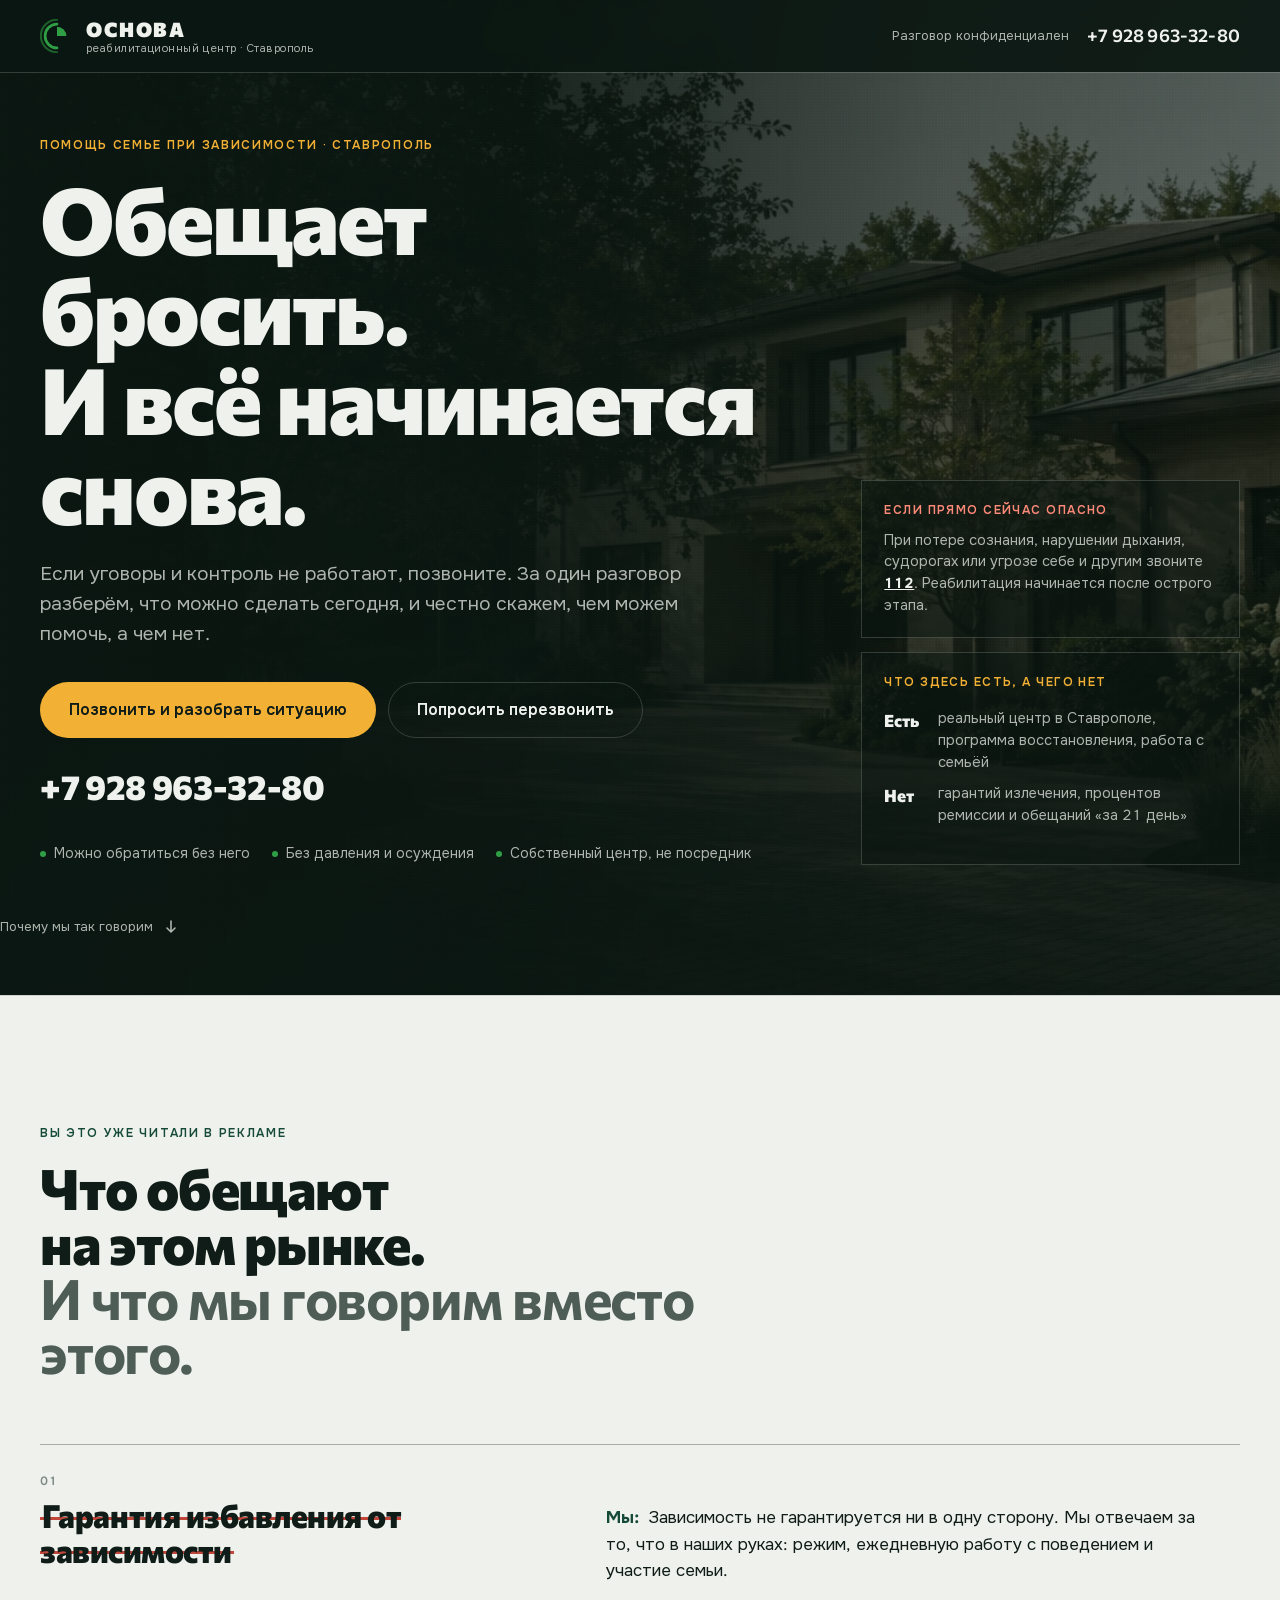
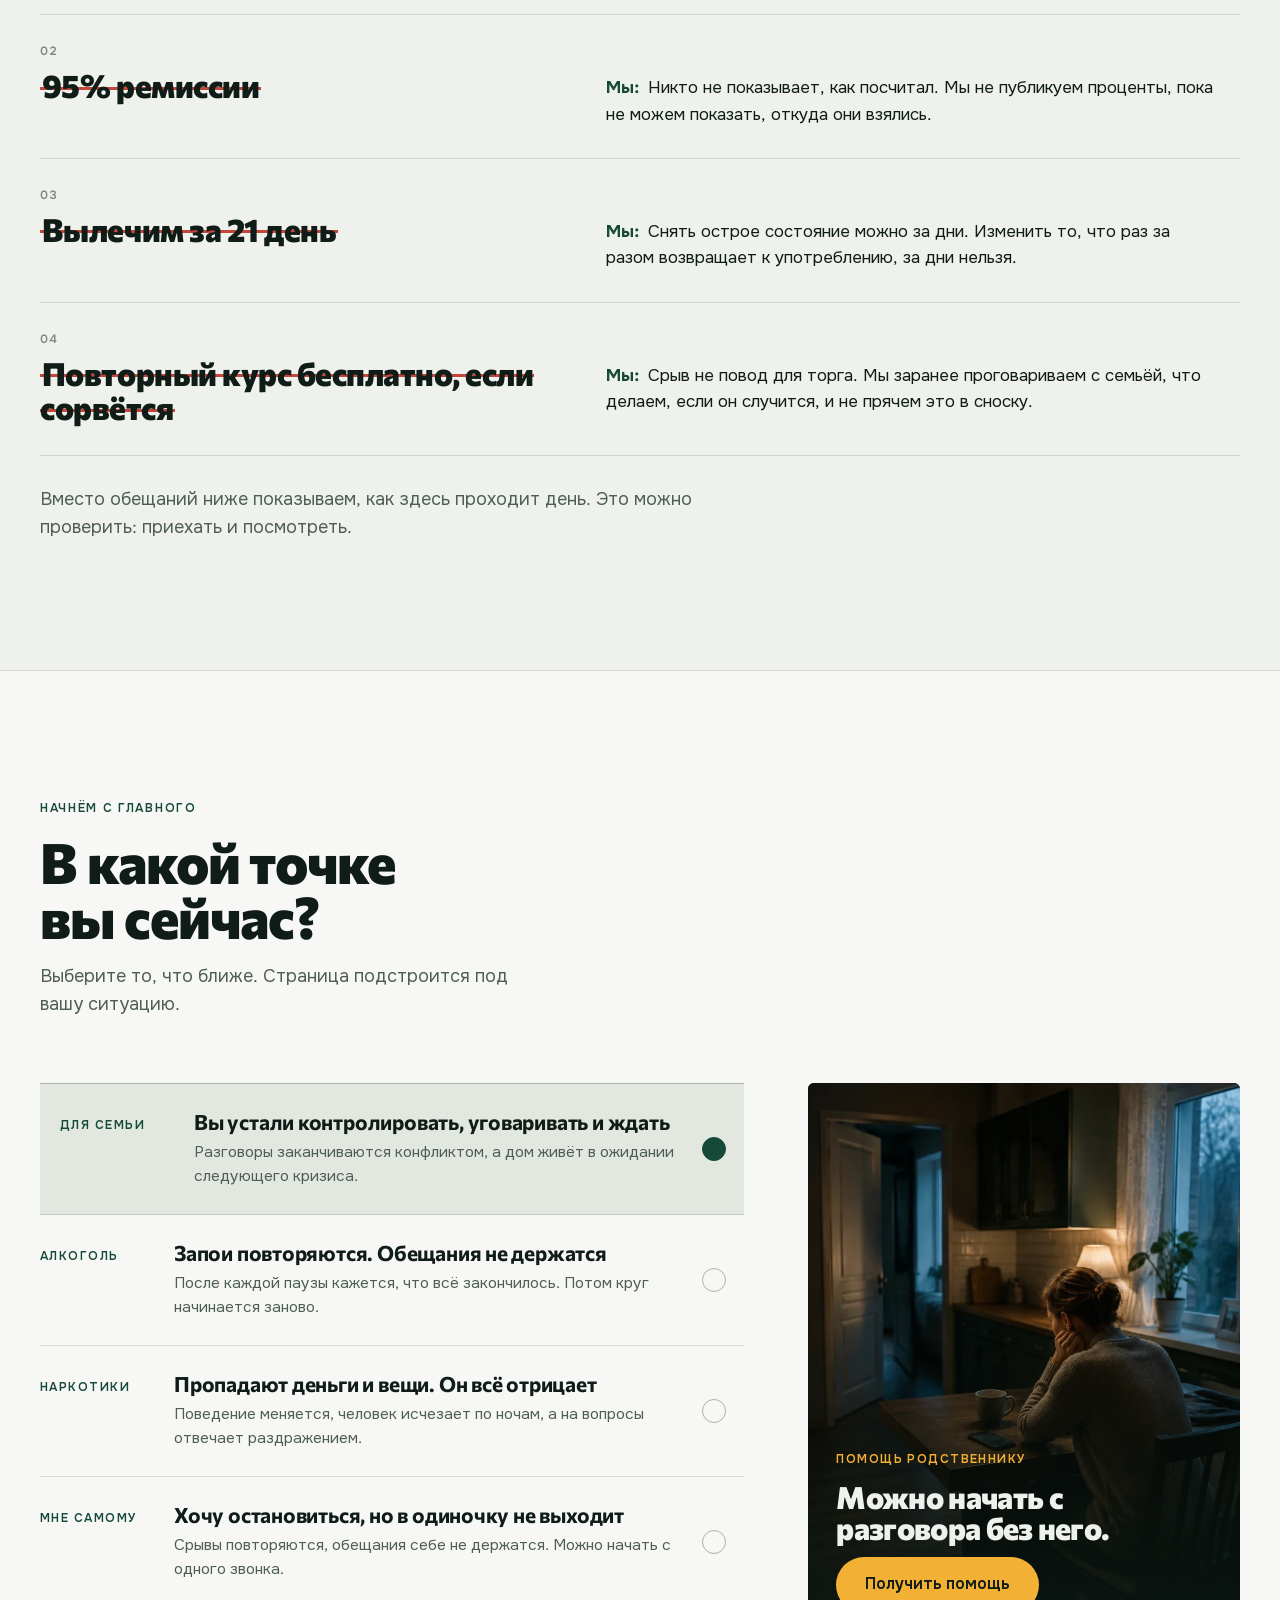
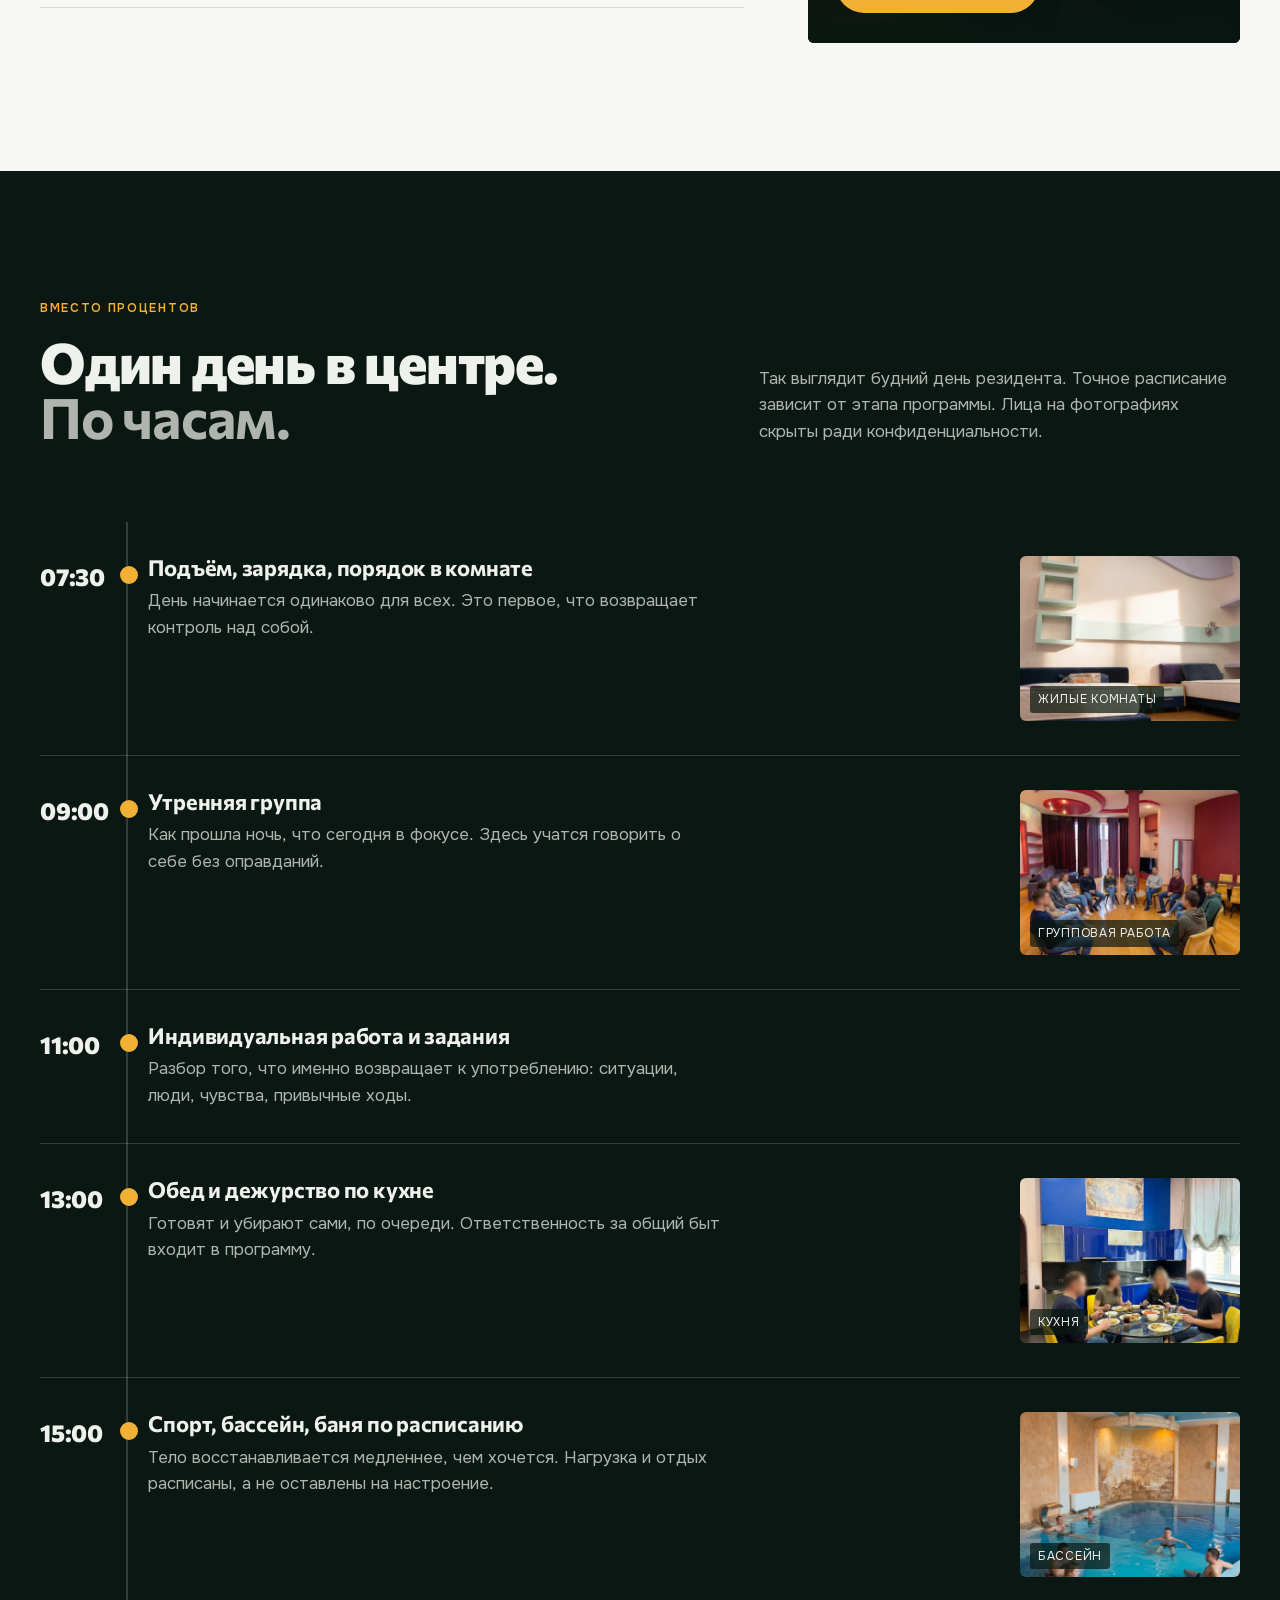
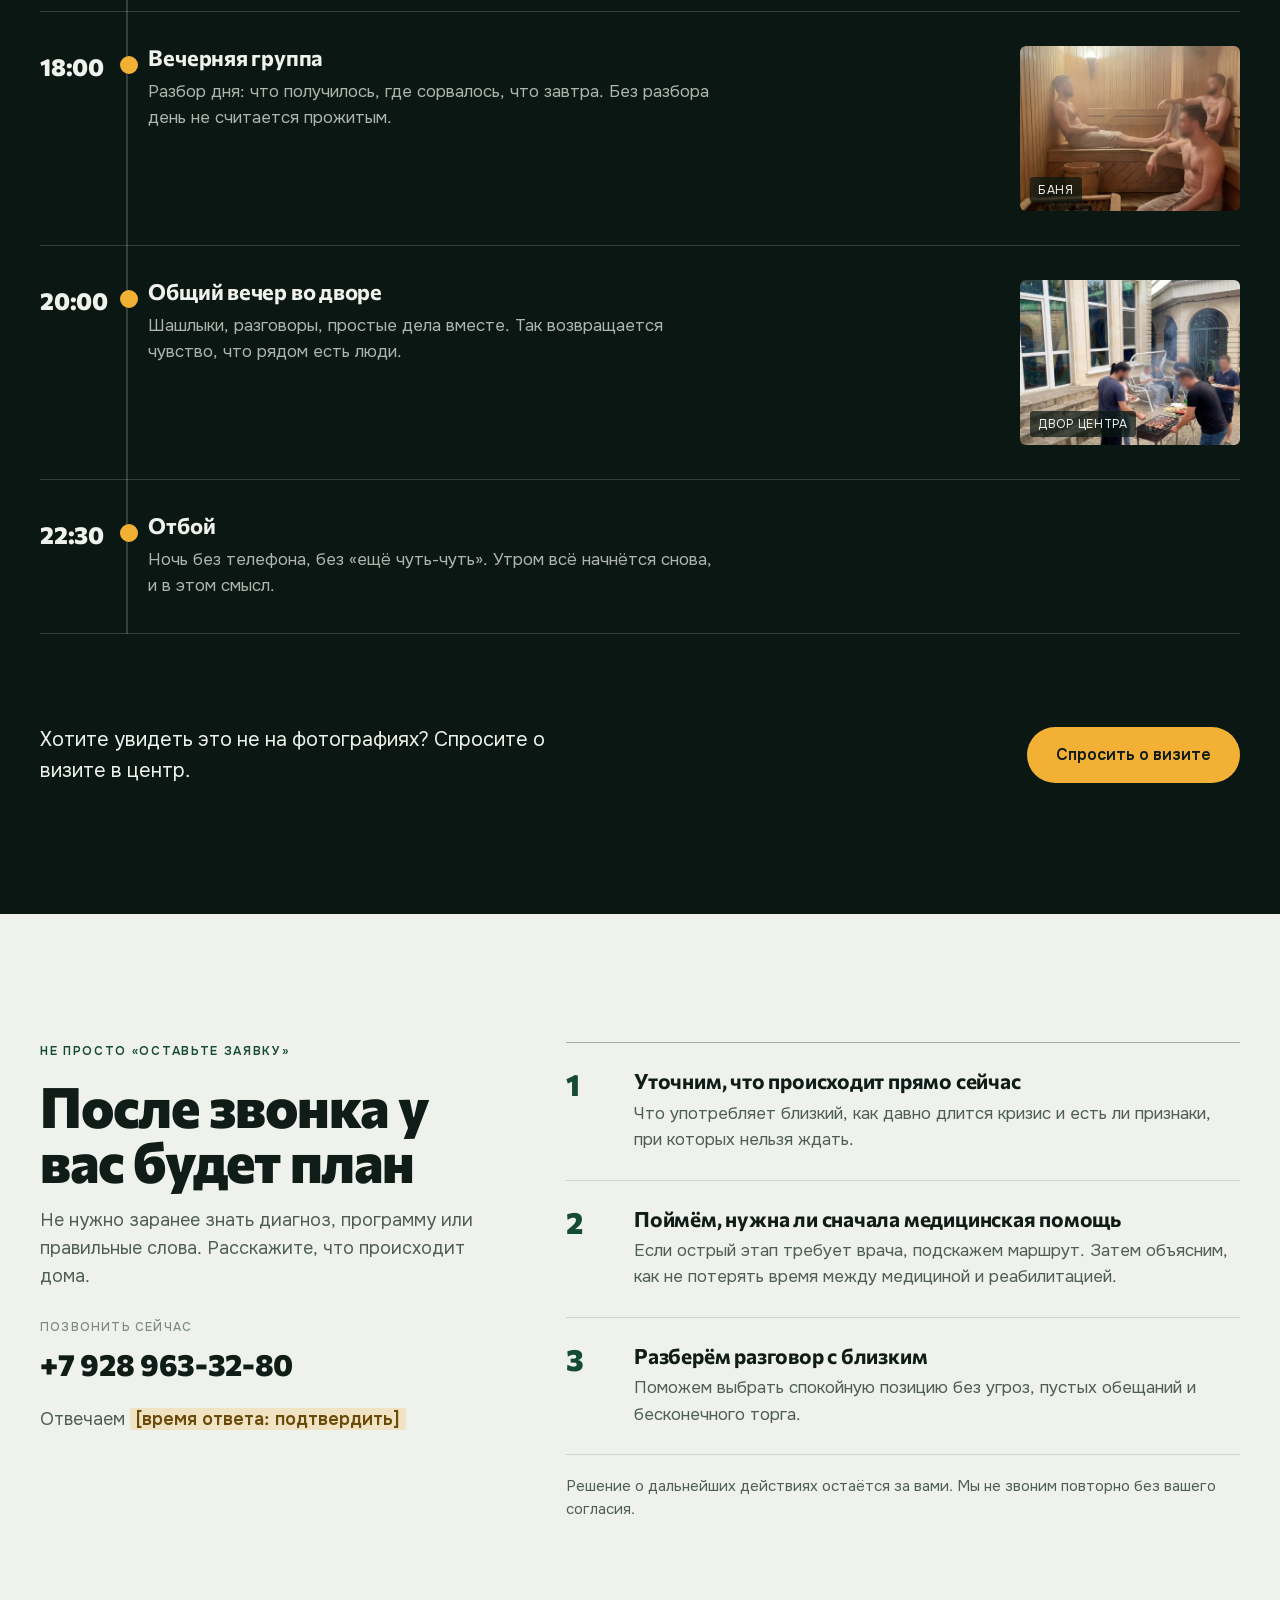
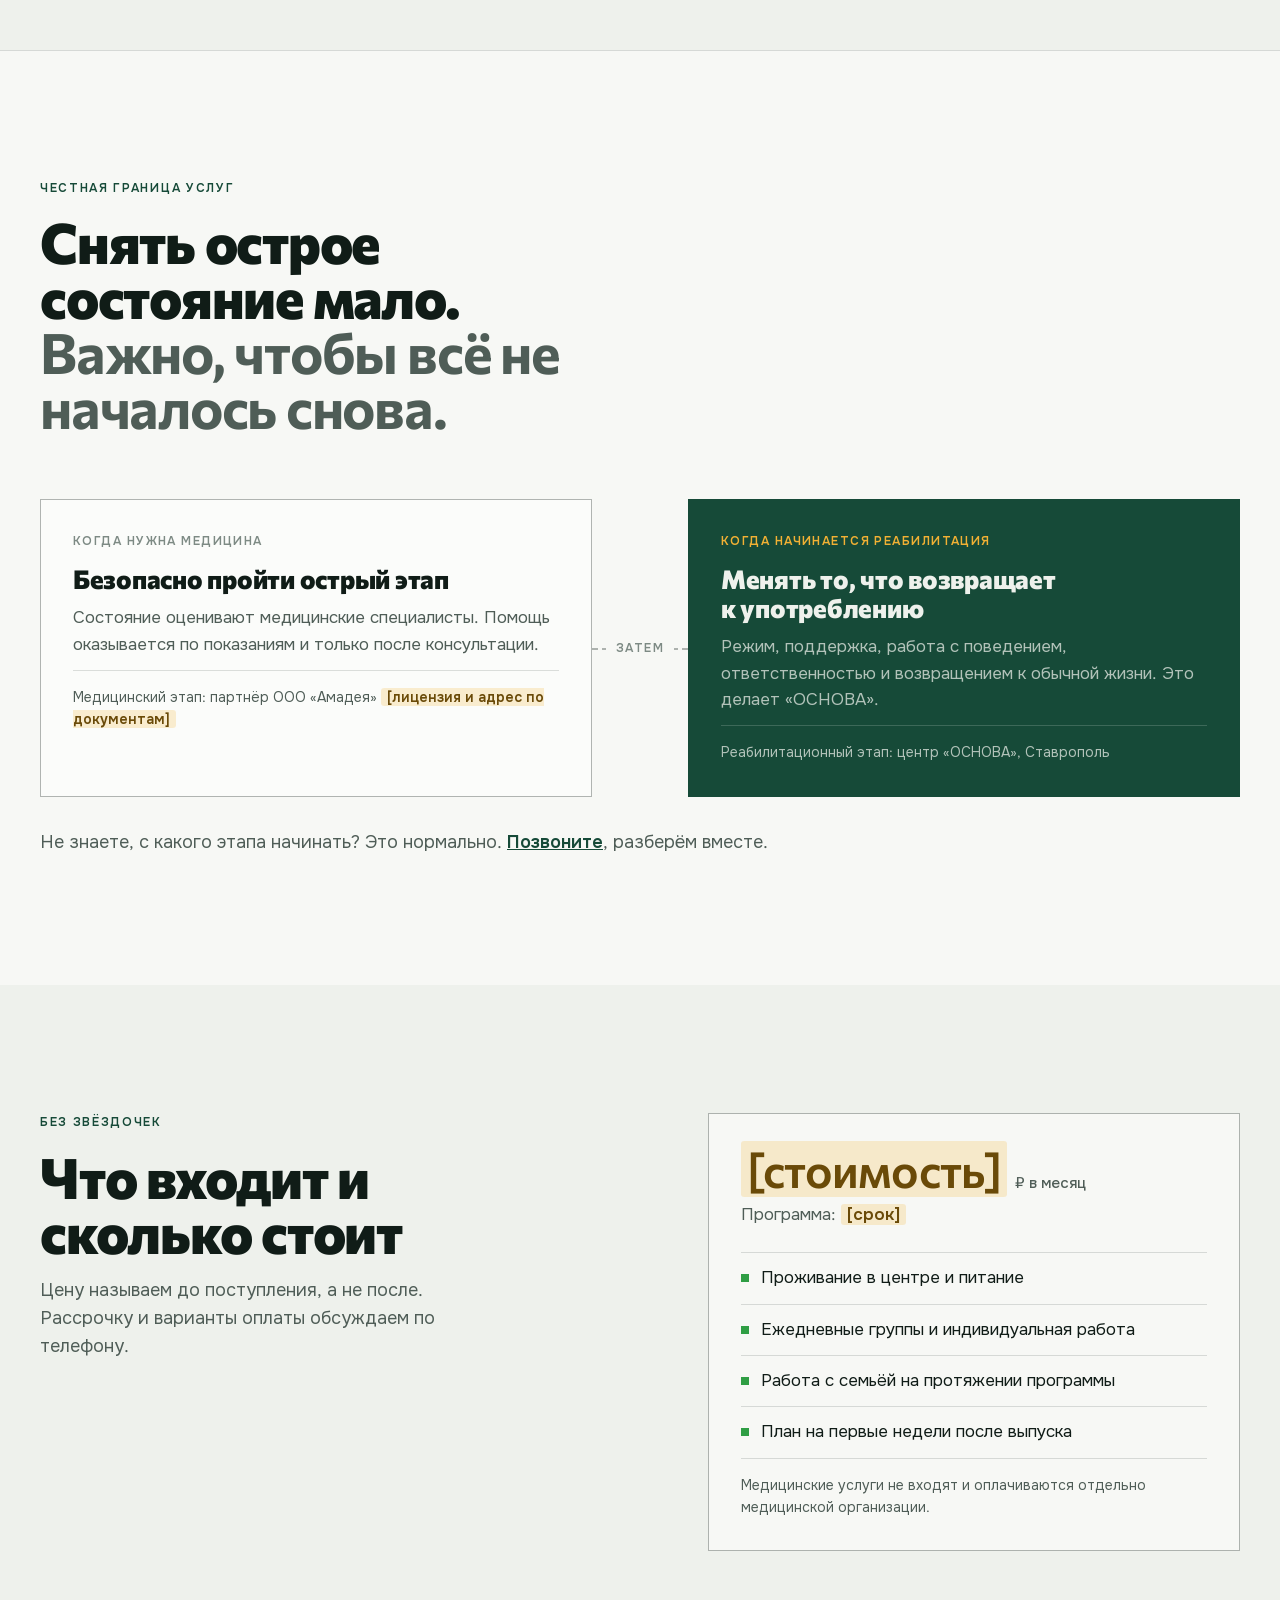
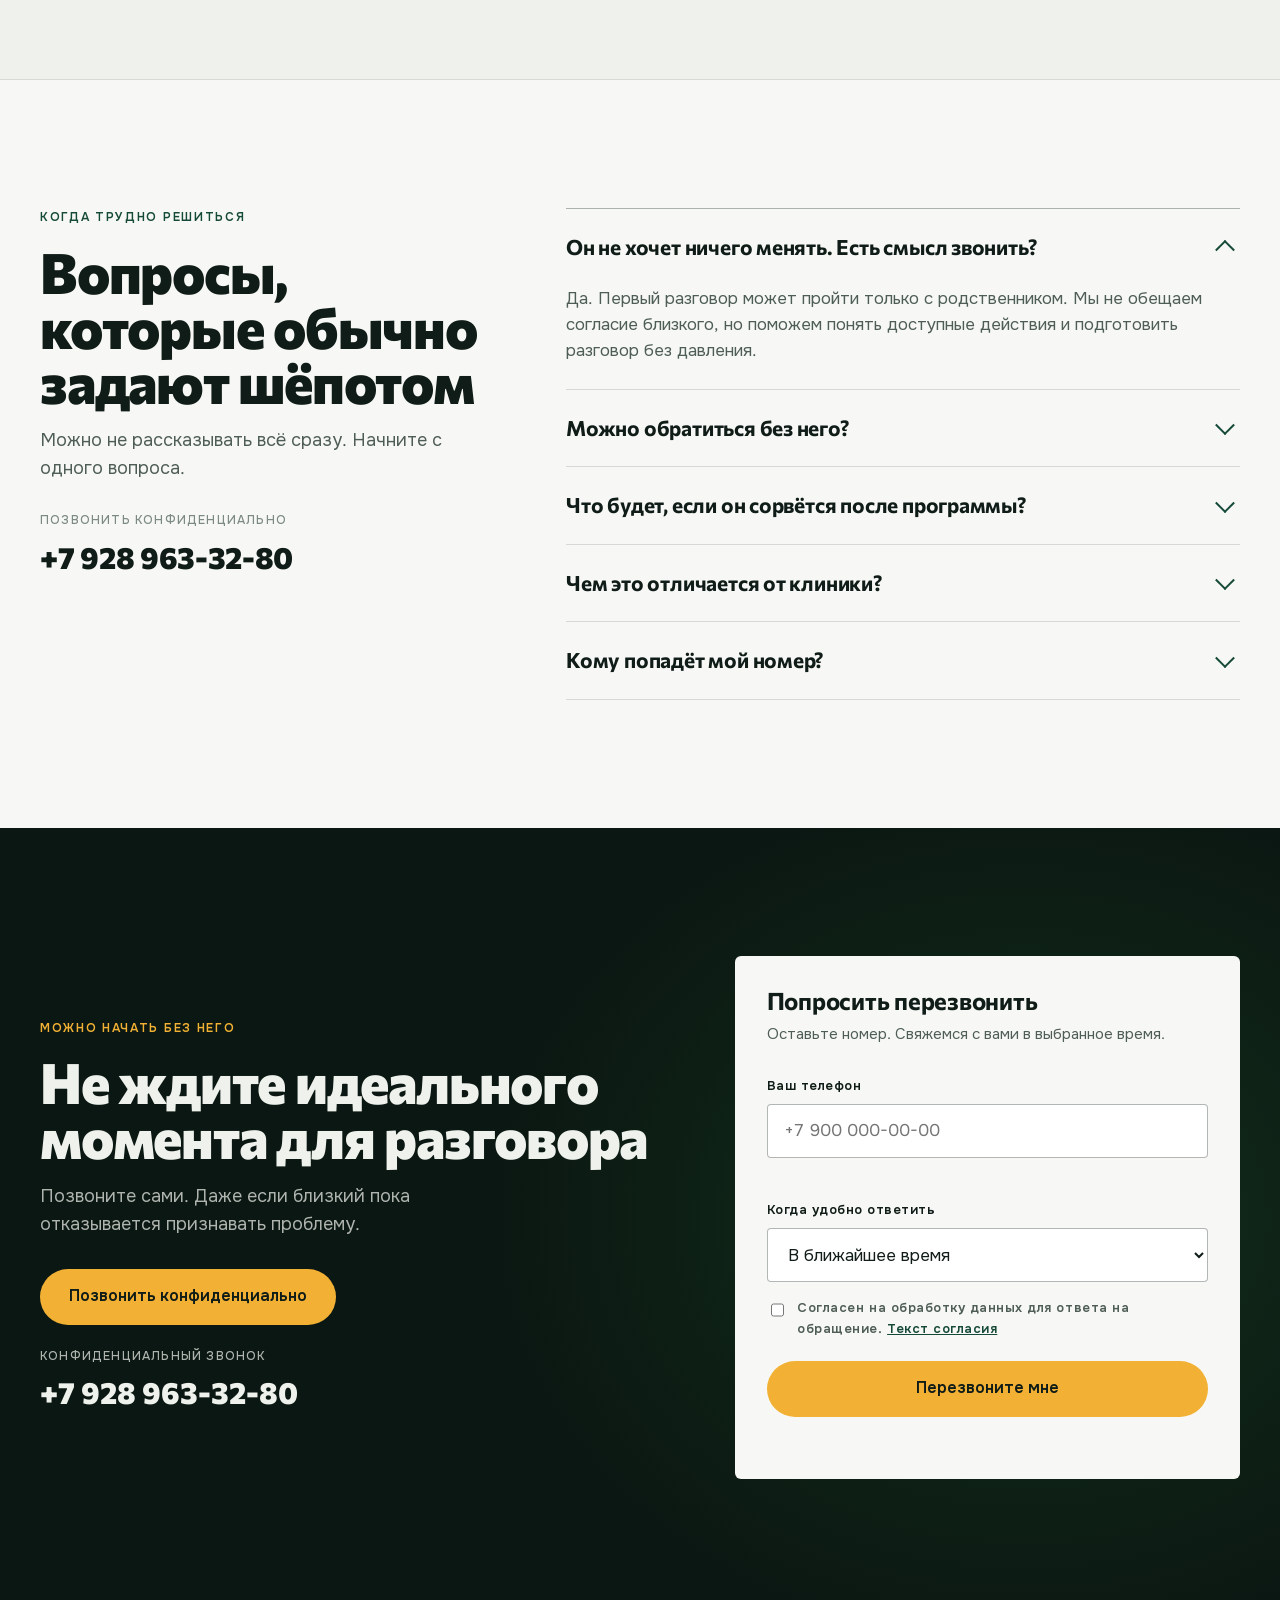
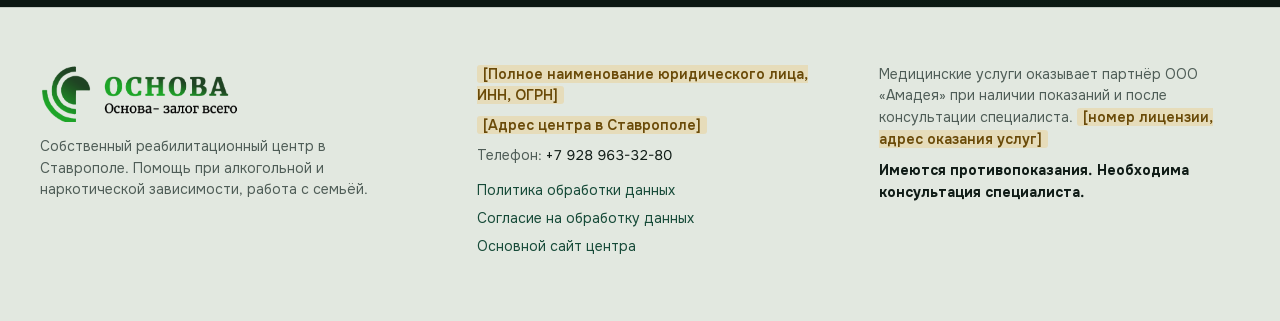
==== commit ffd16137: "Правки после ревью: scroll-margin под шапку, защита формы от отсутствующих элементов, фолбэк matchMe" ====
--- a/index.html
+++ b/index.html
@@ -11,6 +11,7 @@
   <link rel="preconnect" href="https://fonts.googleapis.com">
   <link rel="preconnect" href="https://fonts.gstatic.com" crossorigin>
   <link rel="preload" href="assets/fonts/onest-cyrillic.woff2" as="font" type="font/woff2" crossorigin>
+  <link rel="preload" href="assets/fonts/onest-latin.woff2" as="font" type="font/woff2" crossorigin>
   <link rel="preload" href="assets/images/hero-architecture.webp" as="image" type="image/webp" fetchpriority="high">
   <link rel="stylesheet" href="https://fonts.googleapis.com/css2?family=Commissioner:wght@500;700;800;900&display=swap">
   <link rel="stylesheet" href="styles.css?v=1">
@@ -116,23 +117,23 @@
         </div>
 
         <div class="situations-layout">
-          <div class="situation-list" role="tablist" aria-label="Ситуации" data-reveal>
-            <button class="situation-row is-active" type="button" role="tab" data-scenario="family" aria-selected="true">
+          <div class="situation-list" role="group" aria-label="Ситуации" data-reveal>
+            <button class="situation-row is-active" type="button" data-scenario="family" aria-pressed="true">
               <span class="situation-kicker">Для семьи</span>
               <strong>Вы устали контролировать, уговаривать и ждать</strong>
               <span class="situation-copy">Разговоры заканчиваются конфликтом, а дом живёт в ожидании следующего кризиса.</span>
             </button>
-            <button class="situation-row" type="button" role="tab" data-scenario="alcohol" aria-selected="false">
+            <button class="situation-row" type="button" data-scenario="alcohol" aria-pressed="false">
               <span class="situation-kicker">Алкоголь</span>
               <strong>Запои повторяются. Обещания не держатся</strong>
               <span class="situation-copy">После каждой паузы кажется, что всё закончилось. Потом круг начинается заново.</span>
             </button>
-            <button class="situation-row" type="button" role="tab" data-scenario="drugs" aria-selected="false">
+            <button class="situation-row" type="button" data-scenario="drugs" aria-pressed="false">
               <span class="situation-kicker">Наркотики</span>
               <strong>Пропадают деньги и вещи. Он всё отрицает</strong>
               <span class="situation-copy">Поведение меняется, человек исчезает по ночам, а на вопросы отвечает раздражением.</span>
             </button>
-            <button class="situation-row" type="button" role="tab" data-scenario="self" aria-selected="false">
+            <button class="situation-row" type="button" data-scenario="self" aria-pressed="false">
               <span class="situation-kicker">Мне самому</span>
               <strong>Хочу остановиться, но в одиночку не выходит</strong>
               <span class="situation-copy">Срывы повторяются, обещания себе не держатся. Можно начать с одного звонка.</span>
--- a/styles.css
+++ b/styles.css
@@ -58,6 +58,7 @@
 .skip-link { position: absolute; left: -999px; top: 8px; background: var(--signal); color: var(--ink); padding: 8px 12px; z-index: 100; }
 .skip-link:focus { left: 8px; }
 :focus-visible { outline: 3px solid var(--signal); outline-offset: 3px; }
+[id] { scroll-margin-top: calc(var(--header-h) + 16px); }
 
 /* Кнопки */
 .button {
@@ -72,7 +73,6 @@
 .button-signal:hover { background: var(--signal-2); }
 .button-ghost { background: transparent; color: var(--on-deep); border-color: var(--on-deep-line); }
 .button-ghost:hover { border-color: var(--on-deep); }
-.button-dark { background: var(--deep); color: var(--on-deep); }
 
 /* Шапка */
 .site-header {
@@ -280,7 +280,7 @@
 .form-status.is-error { color: var(--danger); }
 
 /* Подвал */
-.site-footer { background: var(--ground-2); padding: 56px 0 120px; font-size: 14px; color: var(--ink-2); border-top: 1px solid var(--line); }
+.site-footer { background: var(--ground-2); padding: 56px 0 64px; font-size: 14px; color: var(--ink-2); border-top: 1px solid var(--line); }
 .footer-grid { display: grid; grid-template-columns: 1.1fr 1fr 1fr; gap: 40px; }
 .footer-brand img { width: 200px; height: auto; mix-blend-mode: multiply; margin-bottom: 14px; }
 .footer-brand p { max-width: 36ch; }
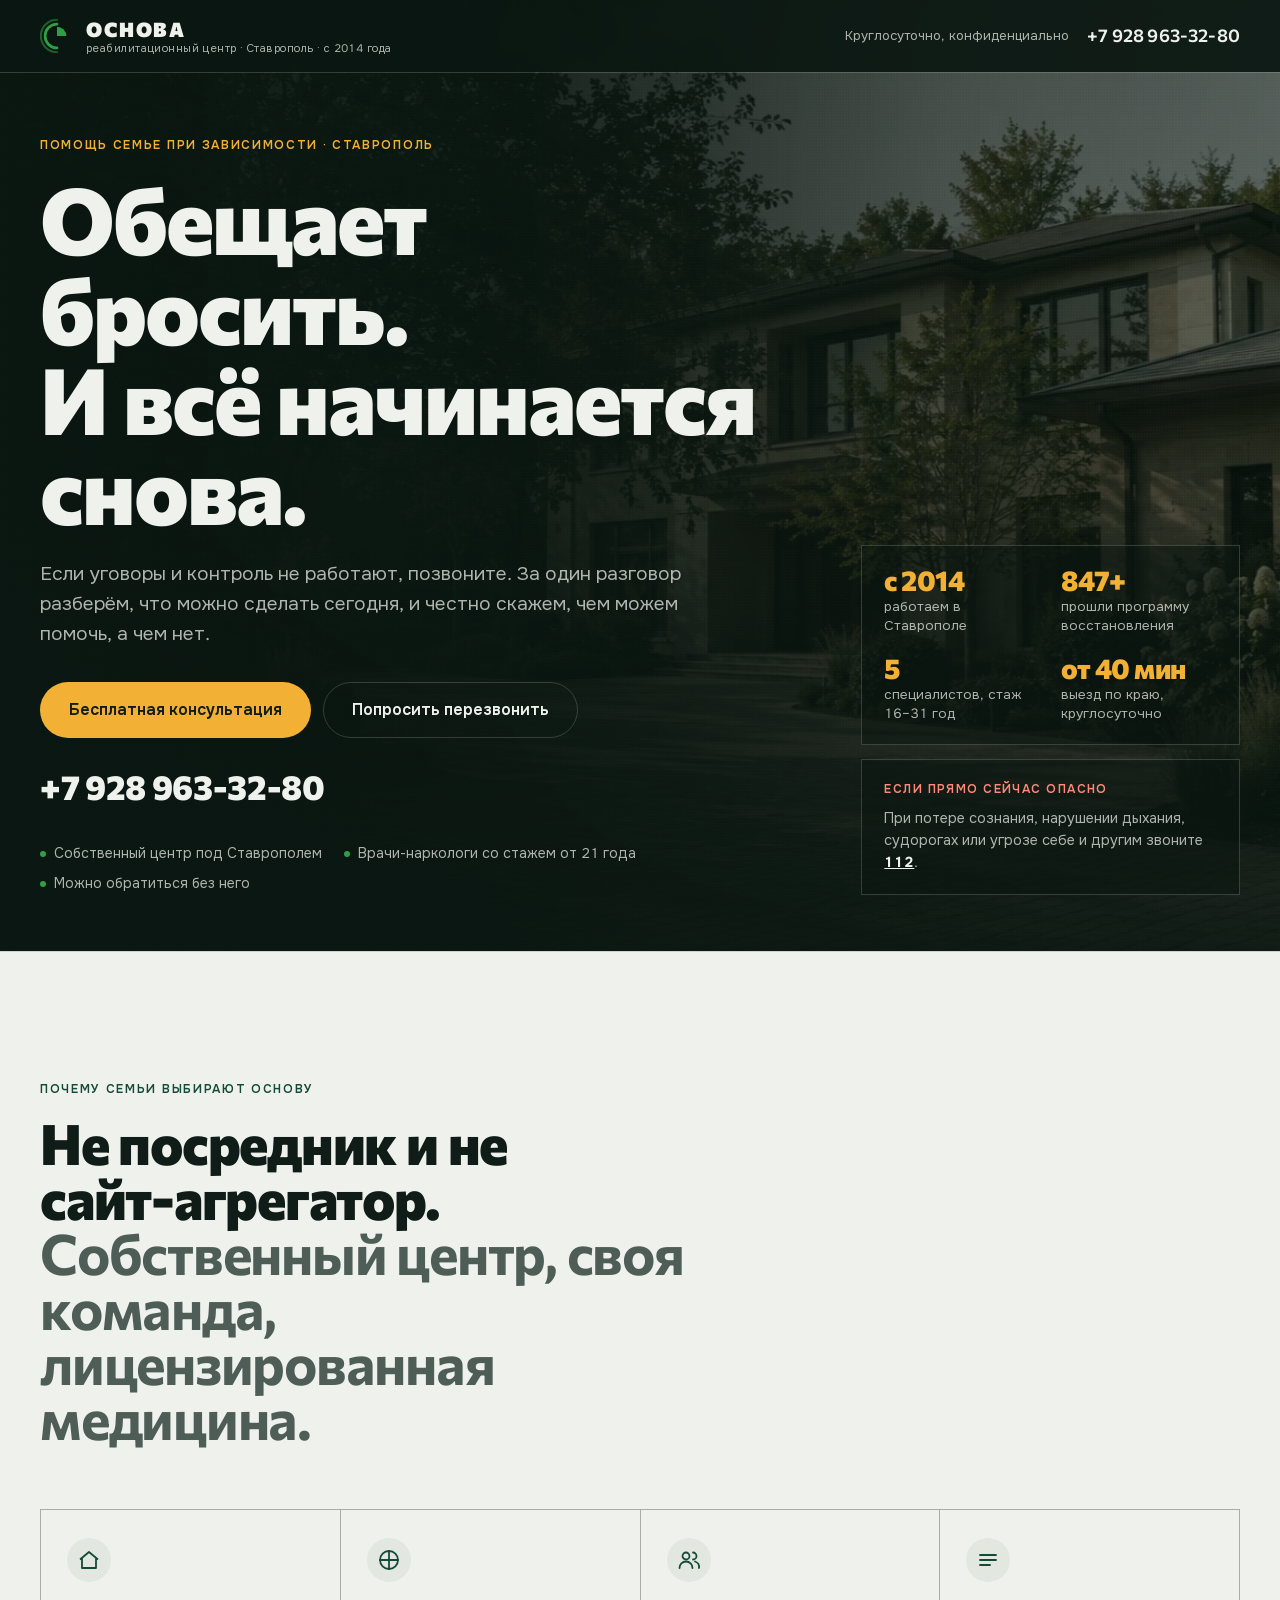
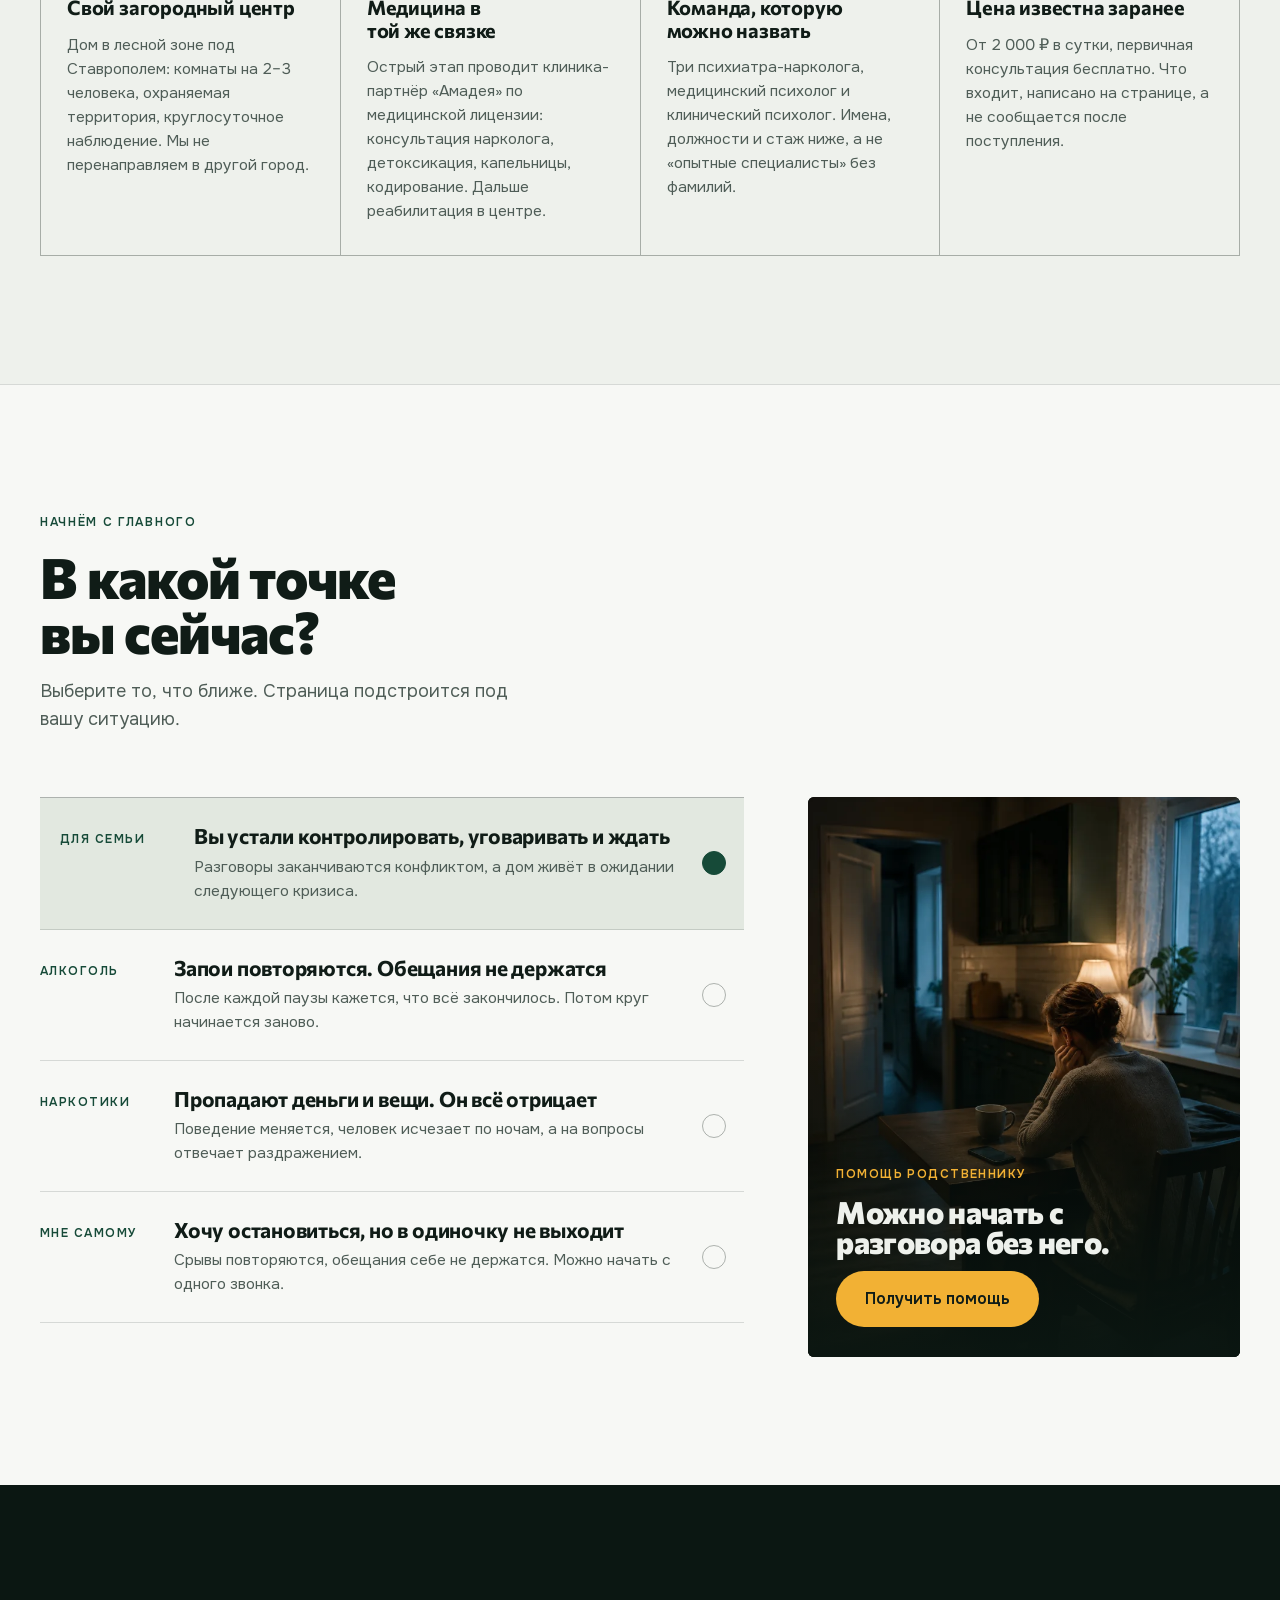
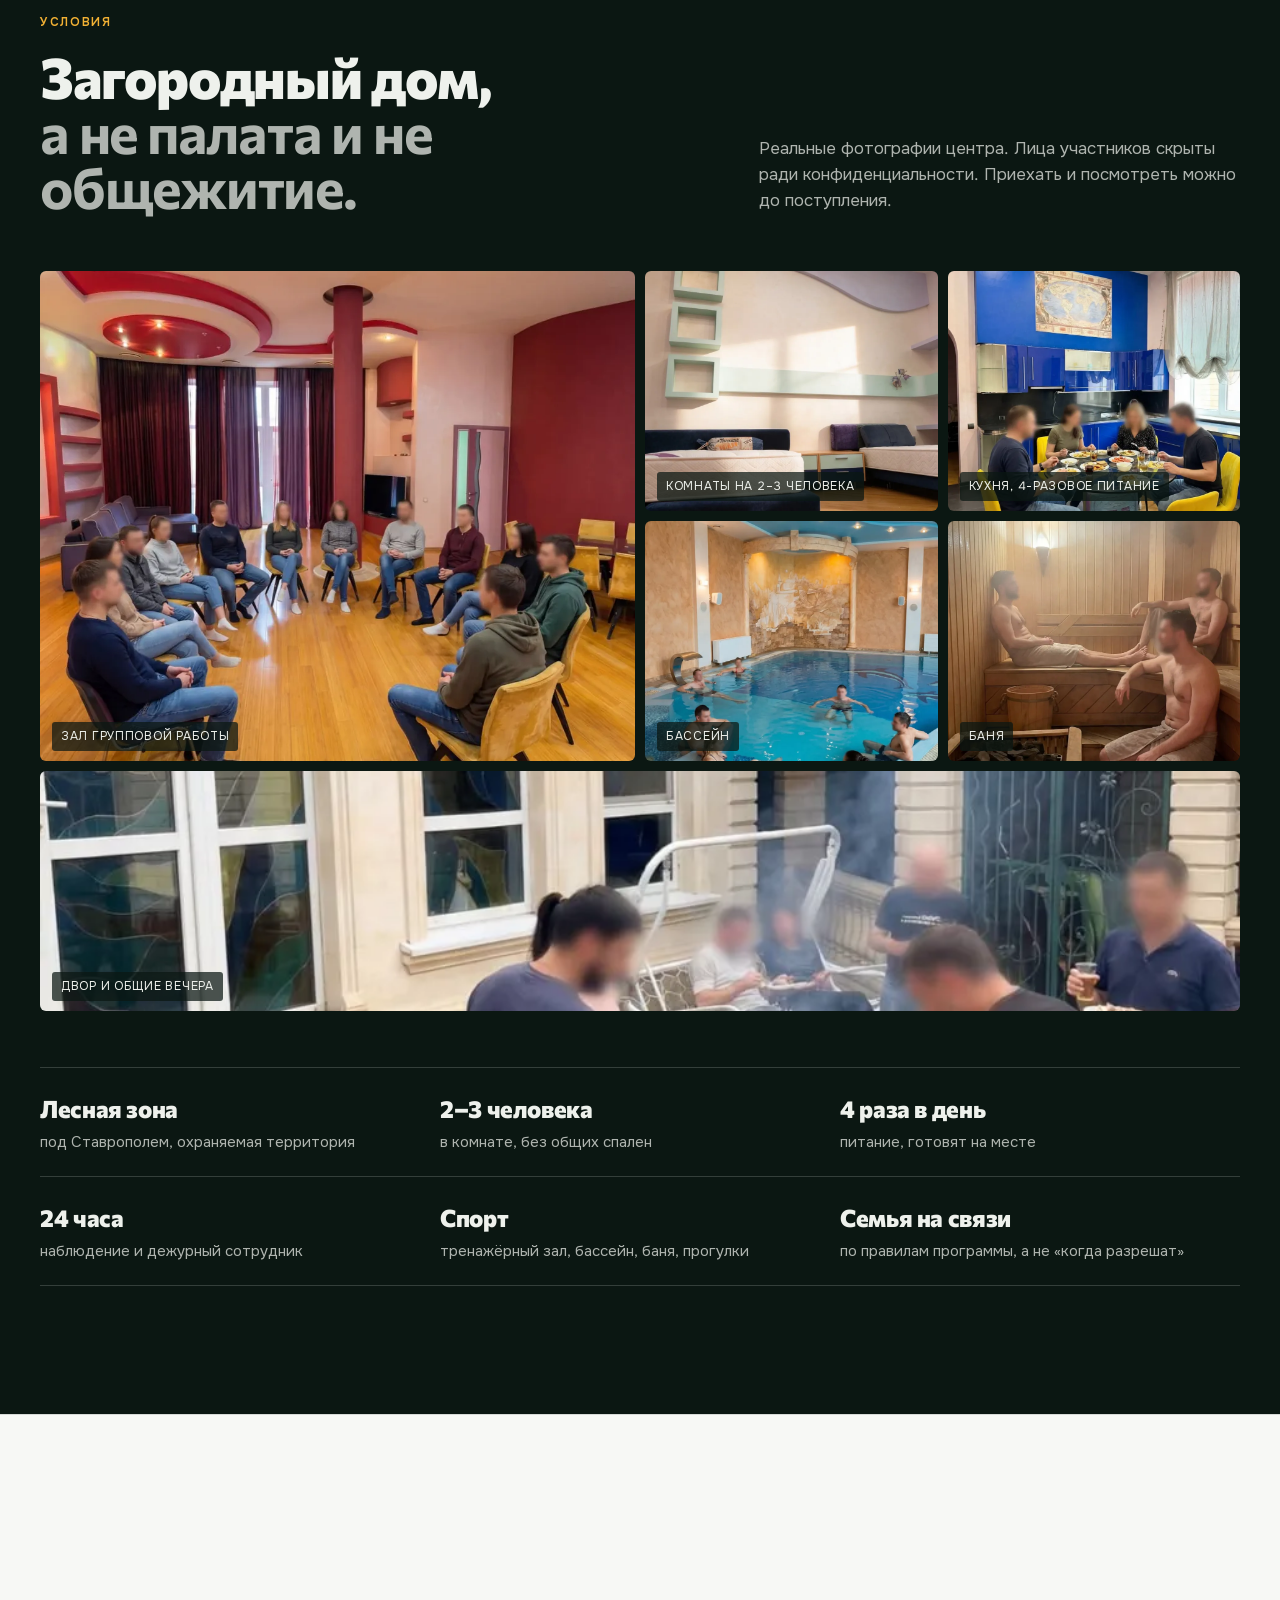
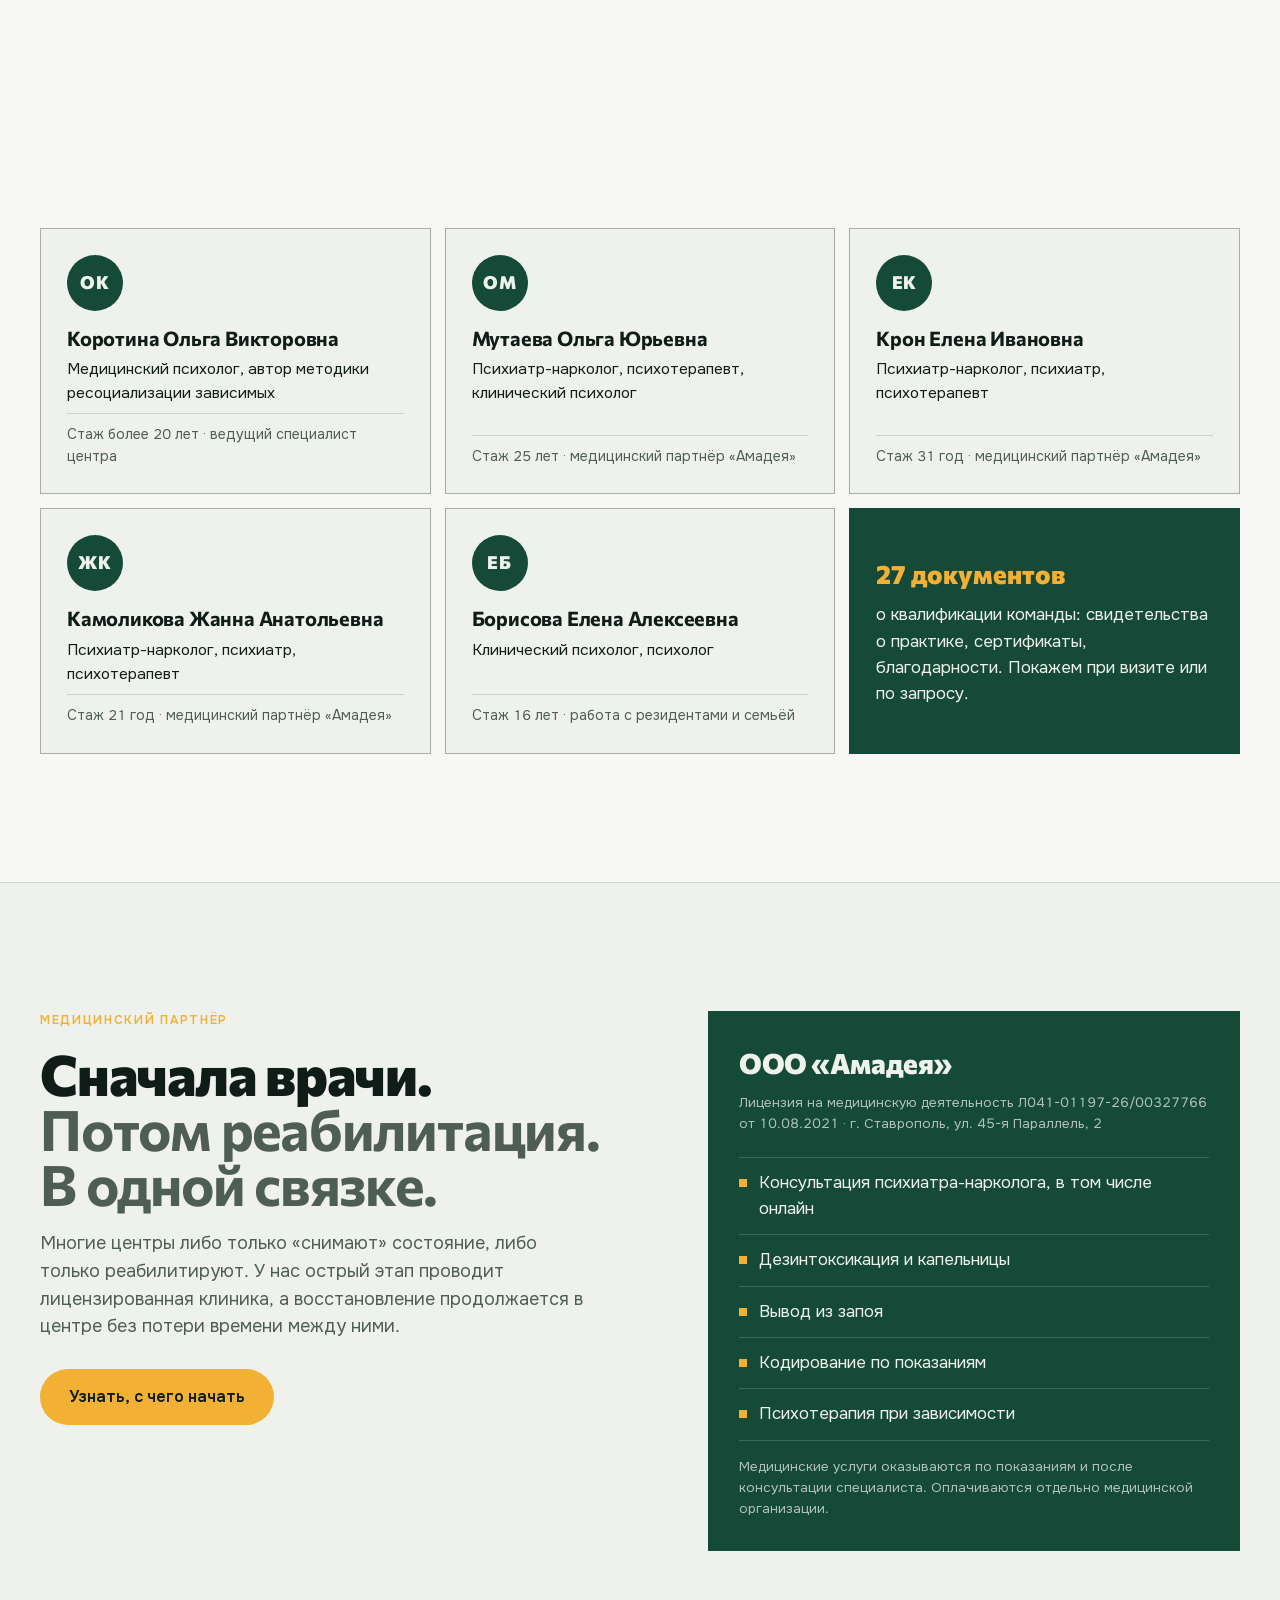
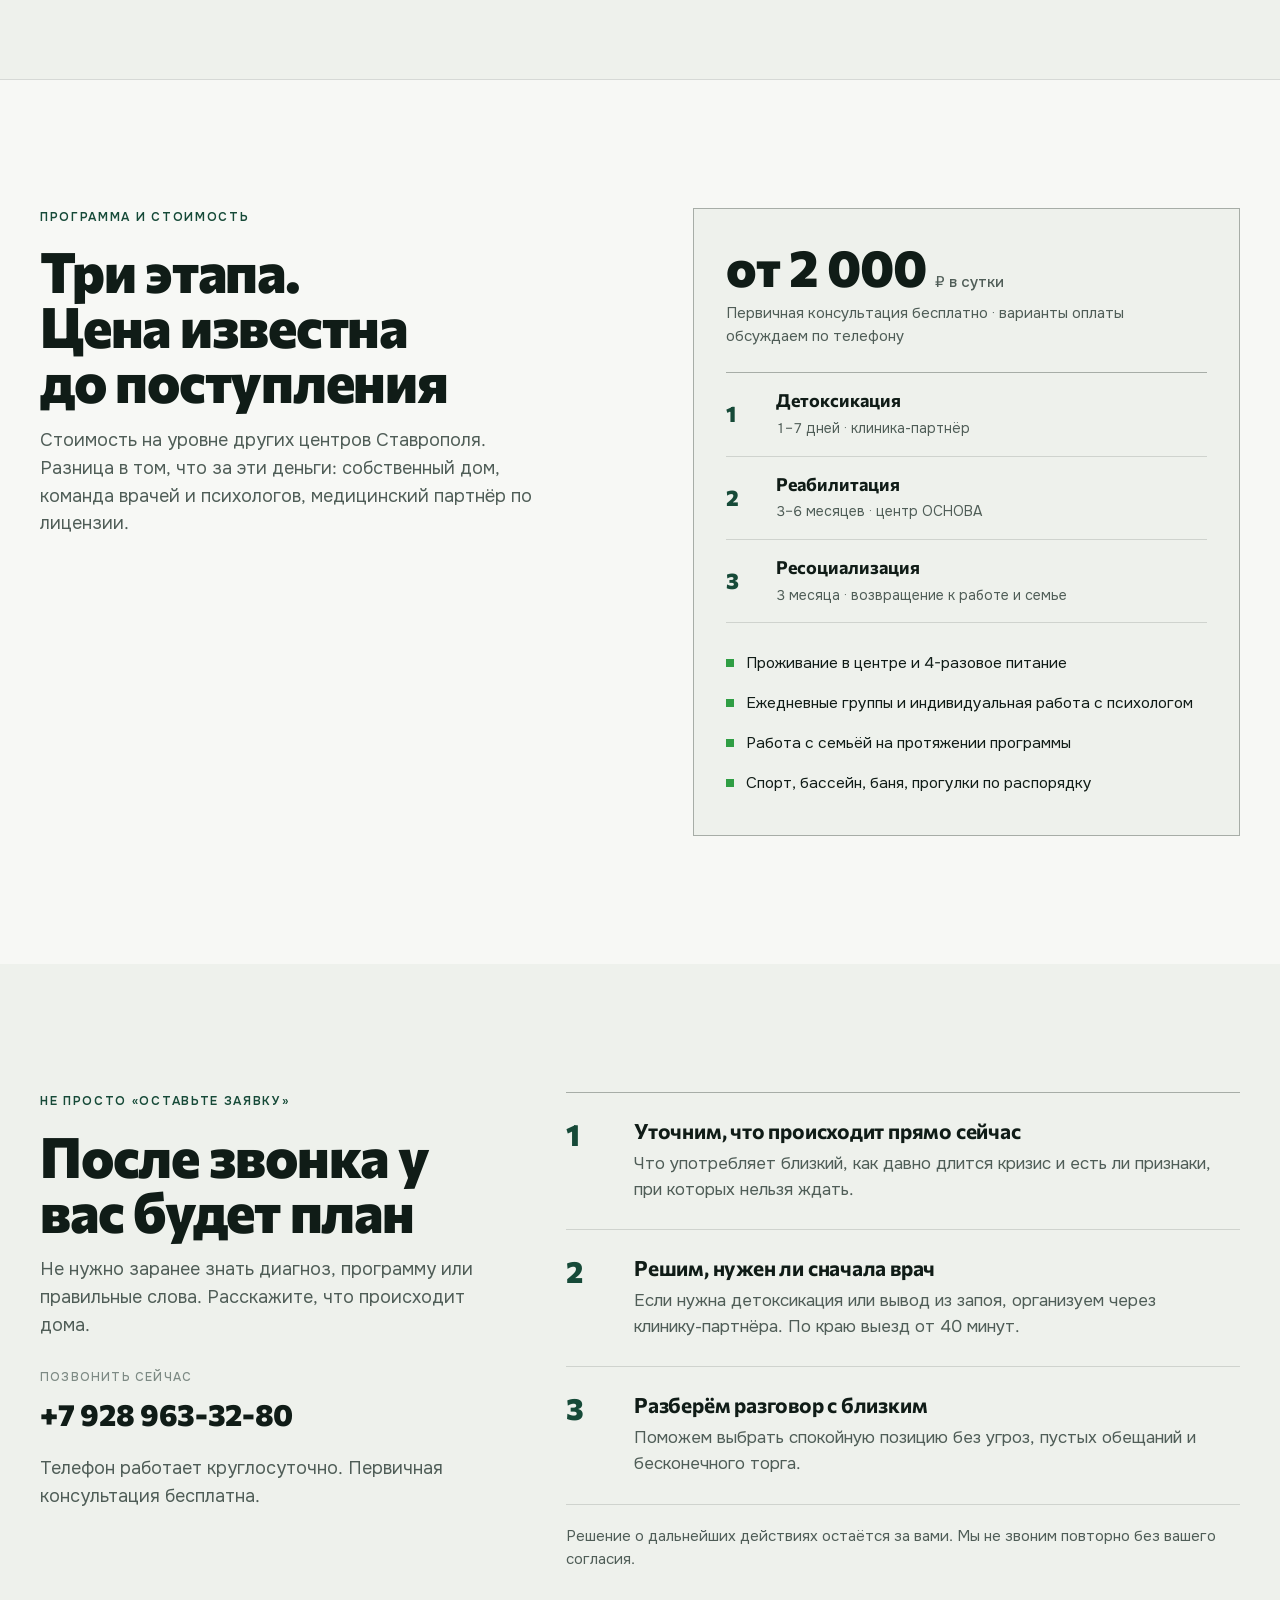
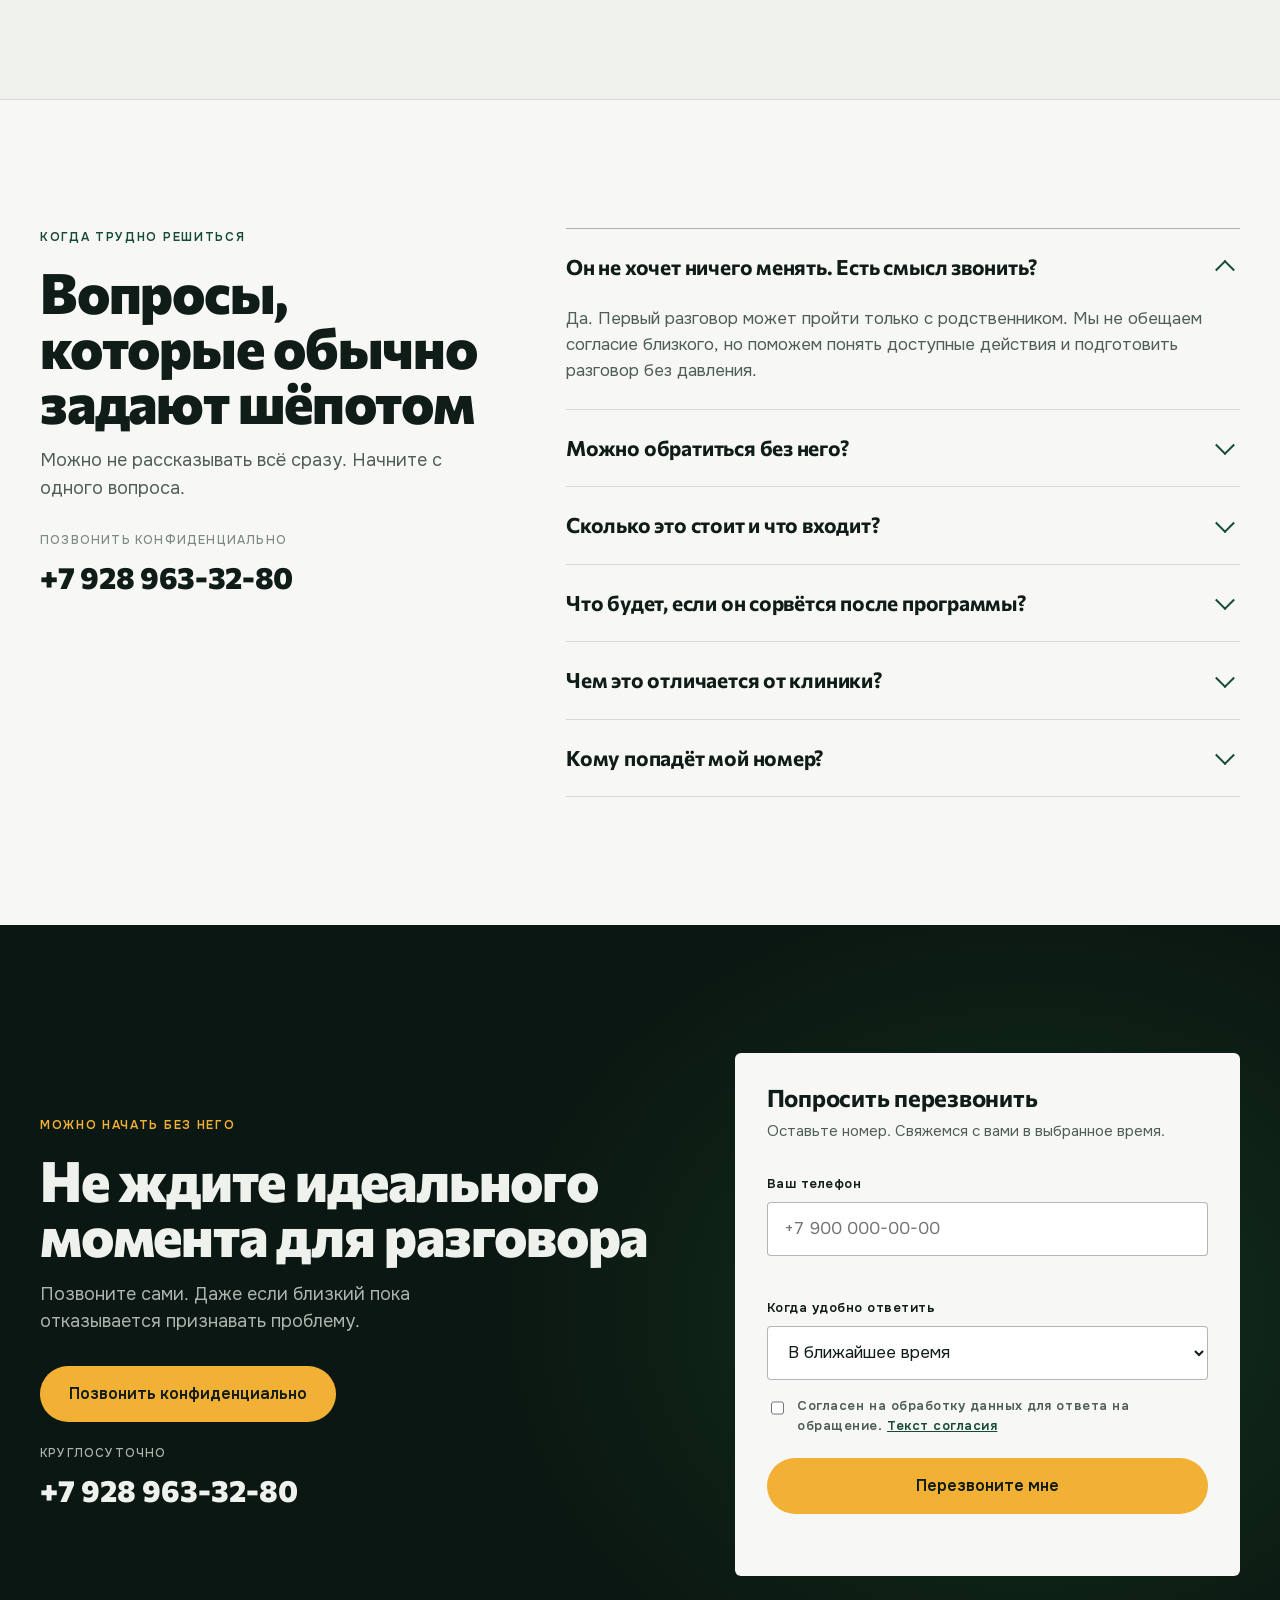
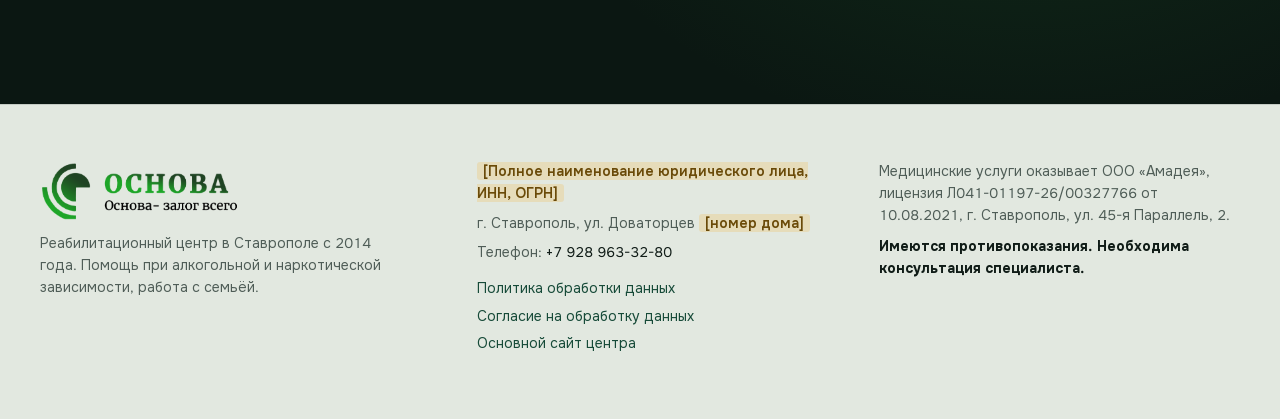
==== commit 48b0006f: "v2.1: факты вместо контраргументов — опыт с 2014, 847+, команда с именами и стажем, условия дома, ме" ====
--- a/index.html
+++ b/index.html
@@ -5,7 +5,7 @@
   <meta name="viewport" content="width=device-width, initial-scale=1">
   <meta name="robots" content="noindex, nofollow, noarchive">
   <meta name="theme-color" content="#0b1712">
-  <meta name="description" content="Собственный реабилитационный центр «ОСНОВА» в Ставрополе. Помощь при алкогольной и наркотической зависимости, работа с семьёй. Без гарантий, которые нельзя проверить.">
+  <meta name="description" content="Реабилитационный центр «ОСНОВА» в Ставрополе с 2014 года. Собственный загородный центр, команда врачей-наркологов и психологов, лицензированный медицинский партнёр. От 2 000 ₽ в сутки.">
   <title>Реабилитационный центр «ОСНОВА», Ставрополь</title>
   <link rel="icon" href="assets/images/logo.png" type="image/png">
   <link rel="preconnect" href="https://fonts.googleapis.com">
@@ -14,7 +14,7 @@
   <link rel="preload" href="assets/fonts/onest-latin.woff2" as="font" type="font/woff2" crossorigin>
   <link rel="preload" href="assets/images/hero-architecture.webp" as="image" type="image/webp" fetchpriority="high">
   <link rel="stylesheet" href="https://fonts.googleapis.com/css2?family=Commissioner:wght@500;700;800;900&display=swap">
-  <link rel="stylesheet" href="styles.css?v=1">
+  <link rel="stylesheet" href="styles.css?v=2">
   <script>document.documentElement.classList.add("js");</script>
 </head>
 <body data-case="family">
@@ -28,10 +28,10 @@
           <path d="M20 6a14 14 0 0 0 0 28" fill="none" stroke="currentColor" stroke-width="3.2" stroke-linecap="round"/>
           <path d="M20 1a19 19 0 0 0 0 38" fill="none" stroke="currentColor" stroke-width="2.4" stroke-linecap="round" opacity=".55"/>
         </svg>
-        <span class="wordmark-text">ОСНОВА<small>реабилитационный центр · Ставрополь</small></span>
+        <span class="wordmark-text">ОСНОВА<small>реабилитационный центр · Ставрополь · с 2014 года</small></span>
       </a>
       <div class="header-contact">
-        <span class="header-note">Разговор конфиденциален</span>
+        <span class="header-note">Круглосуточно, конфиденциально</span>
         <a class="phone-link phone-link-header" href="tel:+79289633280" data-phone-link>+7 928 963-32-80</a>
       </div>
     </div>
@@ -47,64 +47,62 @@
         <div class="hero-copy">
           <p class="eyebrow eyebrow-light" data-hero-eyebrow>Помощь семье при зависимости · Ставрополь</p>
           <h1 id="hero-title" class="display" data-hero-title>Обещает бросить.<br>И всё начинается снова.</h1>
-          <p class="hero-lead" data-hero-lead>Если уговоры и контроль не работают, позвоните. За один разговор разберём, что можно сделать сегодня, и честно скажем, чем можем помочь, а чем нет.</p>
+          <p class="hero-lead" data-hero-lead>Если уговоры и контроль не работают, позвоните. За один разговор разберём, что можно сделать сегодня: от медицинской помощи до места в центре.</p>
           <div class="hero-actions">
-            <a class="button button-signal" href="tel:+79289633280" data-phone-link>Позвонить и разобрать ситуацию</a>
+            <a class="button button-signal" href="tel:+79289633280" data-phone-link>Бесплатная консультация</a>
             <a class="button button-ghost" href="#callback" data-scroll-form>Попросить перезвонить</a>
           </div>
           <a class="hero-phone" href="tel:+79289633280" data-phone-link>+7 928 963-32-80</a>
-          <ul class="hero-trust" aria-label="Условия первого разговора">
+          <ul class="hero-trust" aria-label="Что важно знать">
+            <li>Собственный центр под Ставрополем</li>
+            <li>Врачи-наркологи со стажем от 21 года</li>
             <li>Можно обратиться без него</li>
-            <li>Без давления и осуждения</li>
-            <li>Собственный центр, не посредник</li>
           </ul>
         </div>
 
         <aside class="hero-side">
+          <dl class="hero-facts" aria-label="Центр в цифрах">
+            <div><dt>с 2014</dt><dd>работаем в Ставрополе</dd></div>
+            <div><dt>847+</dt><dd>прошли программу восстановления</dd></div>
+            <div><dt>5</dt><dd>специалистов, стаж 16–31 год</dd></div>
+            <div><dt>от 40 мин</dt><dd>выезд по краю, круглосуточно</dd></div>
+          </dl>
           <div class="hero-emergency">
             <p class="hero-emergency-label">Если прямо сейчас опасно</p>
-            <p>При потере сознания, нарушении дыхания, судорогах или угрозе себе и другим звоните <a href="tel:112">112</a>. Реабилитация начинается после острого этапа.</p>
-          </div>
-          <div class="hero-fact">
-            <p class="hero-fact-label">Что здесь есть, а чего нет</p>
-            <dl>
-              <div><dt>Есть</dt><dd>реальный центр в Ставрополе, программа восстановления, работа с семьёй</dd></div>
-              <div><dt>Нет</dt><dd>гарантий излечения, процентов ремиссии и обещаний «за 21 день»</dd></div>
-            </dl>
+            <p>При потере сознания, нарушении дыхания, судорогах или угрозе себе и другим звоните <a href="tel:112">112</a>.</p>
           </div>
         </aside>
       </div>
-      <a class="hero-scroll" href="#promises" aria-label="Перейти дальше">
-        <span>Почему мы так говорим</span>
-        <svg viewBox="0 0 16 16" width="16" height="16" aria-hidden="true"><path d="M8 2v11m0 0-4-4m4 4 4-4" fill="none" stroke="currentColor" stroke-width="1.6" stroke-linecap="round" stroke-linejoin="round"/></svg>
-      </a>
-    </section>
-
-    <section class="section promises" id="promises" aria-labelledby="promises-title">
+    </section>
+
+    <section class="section proof" id="proof" aria-labelledby="proof-title">
       <div class="shell">
         <div class="section-heading" data-reveal>
-          <p class="eyebrow">Вы это уже читали в рекламе</p>
-          <h2 id="promises-title" class="display">Что обещают на этом рынке.<br><span>И что мы говорим вместо этого.</span></h2>
-        </div>
-        <ol class="ledger" data-reveal>
-          <li class="ledger-row">
-            <p class="ledger-claim"><span class="strike">Гарантия избавления от зависимости</span></p>
-            <p class="ledger-answer">Зависимость не гарантируется ни в одну сторону. Мы отвечаем за то, что в наших руках: режим, ежедневную работу с поведением и участие семьи.</p>
-          </li>
-          <li class="ledger-row">
-            <p class="ledger-claim"><span class="strike">95% ремиссии</span></p>
-            <p class="ledger-answer">Никто не показывает, как посчитал. Мы не публикуем проценты, пока не можем показать, откуда они взялись.</p>
-          </li>
-          <li class="ledger-row">
-            <p class="ledger-claim"><span class="strike">Вылечим за 21 день</span></p>
-            <p class="ledger-answer">Снять острое состояние можно за дни. Изменить то, что раз за разом возвращает к употреблению, за дни нельзя.</p>
-          </li>
-          <li class="ledger-row">
-            <p class="ledger-claim"><span class="strike">Повторный курс бесплатно, если сорвётся</span></p>
-            <p class="ledger-answer">Срыв не повод для торга. Мы заранее проговариваем с семьёй, что делаем, если он случится, и не прячем это в сноску.</p>
-          </li>
-        </ol>
-        <p class="promises-foot" data-reveal>Вместо обещаний ниже показываем, как здесь проходит день. Это можно проверить: приехать и посмотреть.</p>
+          <p class="eyebrow">Почему семьи выбирают ОСНОВУ</p>
+          <h2 id="proof-title" class="display">Не посредник и не сайт-агрегатор.<br><span>Собственный центр, своя команда, лицензированная медицина.</span></h2>
+        </div>
+        <ul class="proof-grid" data-reveal>
+          <li>
+            <span class="proof-icon" aria-hidden="true"><svg viewBox="0 0 24 24" width="24" height="24"><path d="M3 11.5 12 4l9 7.5M5 10v10h14V10" fill="none" stroke="currentColor" stroke-width="1.8" stroke-linejoin="round"/></svg></span>
+            <h3>Свой загородный центр</h3>
+            <p>Дом в лесной зоне под Ставрополем: комнаты на 2–3 человека, охраняемая территория, круглосуточное наблюдение. Мы не перенаправляем в другой город.</p>
+          </li>
+          <li>
+            <span class="proof-icon" aria-hidden="true"><svg viewBox="0 0 24 24" width="24" height="24"><path d="M12 3v18M3 12h18" stroke="currentColor" stroke-width="1.8" stroke-linecap="round"/><circle cx="12" cy="12" r="9" fill="none" stroke="currentColor" stroke-width="1.8"/></svg></span>
+            <h3>Медицина в той же связке</h3>
+            <p>Острый этап проводит клиника-партнёр «Амадея» по медицинской лицензии: консультация нарколога, детоксикация, капельницы, кодирование. Дальше реабилитация в центре.</p>
+          </li>
+          <li>
+            <span class="proof-icon" aria-hidden="true"><svg viewBox="0 0 24 24" width="24" height="24"><circle cx="9" cy="8" r="3.5" fill="none" stroke="currentColor" stroke-width="1.8"/><path d="M2.5 20a6.5 6.5 0 0 1 13 0M16 4.5a3.5 3.5 0 0 1 0 7M18 13.5a6 6 0 0 1 4 6.5" fill="none" stroke="currentColor" stroke-width="1.8" stroke-linecap="round"/></svg></span>
+            <h3>Команда, которую можно назвать</h3>
+            <p>Три психиатра-нарколога, медицинский психолог и клинический психолог. Имена, должности и стаж ниже, а не «опытные специалисты» без фамилий.</p>
+          </li>
+          <li>
+            <span class="proof-icon" aria-hidden="true"><svg viewBox="0 0 24 24" width="24" height="24"><path d="M4 7h16M4 12h16M4 17h10" stroke="currentColor" stroke-width="1.8" stroke-linecap="round"/></svg></span>
+            <h3>Цена известна заранее</h3>
+            <p>От 2 000 ₽ в сутки, первичная консультация бесплатно. Что входит, написано на странице, а не сообщается после поступления.</p>
+          </li>
+        </ul>
       </div>
     </section>
 
@@ -155,87 +153,143 @@
       </div>
     </section>
 
-    <section class="section day" id="day" aria-labelledby="day-title">
+    <section class="section conditions" id="conditions" aria-labelledby="conditions-title">
       <div class="shell">
-        <div class="day-heading" data-reveal>
+        <div class="conditions-heading" data-reveal>
           <div>
-            <p class="eyebrow eyebrow-light">Вместо процентов</p>
-            <h2 id="day-title" class="display">Один день в центре.<br><span>По часам.</span></h2>
+            <p class="eyebrow eyebrow-light">Условия</p>
+            <h2 id="conditions-title" class="display">Загородный дом,<br><span>а не палата и не общежитие.</span></h2>
           </div>
-          <p>Так выглядит будний день резидента. Точное расписание зависит от этапа программы. Лица на фотографиях скрыты ради конфиденциальности.</p>
-        </div>
-
-        <div class="day-track" data-day-track>
-          <div class="day-rail" aria-hidden="true"><span class="day-rail-fill" data-day-fill></span></div>
-          <ol class="day-list">
-            <li class="day-item" data-reveal>
-              <time class="day-time" datetime="07:30">07:30</time>
-              <div class="day-body">
-                <h3>Подъём, зарядка, порядок в комнате</h3>
-                <p>День начинается одинаково для всех. Это первое, что возвращает контроль над собой.</p>
-              </div>
-              <figure class="day-photo"><img src="assets/images/bedroom.webp" width="960" height="1280" loading="lazy" alt="Жилая комната центра"><figcaption>Жилые комнаты</figcaption></figure>
-            </li>
-            <li class="day-item" data-reveal>
-              <time class="day-time" datetime="09:00">09:00</time>
-              <div class="day-body">
-                <h3>Утренняя группа</h3>
-                <p>Как прошла ночь, что сегодня в фокусе. Здесь учатся говорить о себе без оправданий.</p>
-              </div>
-              <figure class="day-photo"><img src="assets/images/group-circle.webp" width="960" height="1287" loading="lazy" alt="Групповая работа в помещении центра, лица скрыты"><figcaption>Групповая работа</figcaption></figure>
-            </li>
-            <li class="day-item" data-reveal>
-              <time class="day-time" datetime="11:00">11:00</time>
-              <div class="day-body">
-                <h3>Индивидуальная работа и задания</h3>
-                <p>Разбор того, что именно возвращает к употреблению: ситуации, люди, чувства, привычные ходы.</p>
-              </div>
-            </li>
-            <li class="day-item" data-reveal>
-              <time class="day-time" datetime="13:00">13:00</time>
-              <div class="day-body">
-                <h3>Обед и дежурство по кухне</h3>
-                <p>Готовят и убирают сами, по очереди. Ответственность за общий быт входит в программу.</p>
-              </div>
-              <figure class="day-photo"><img src="assets/images/kitchen.webp" width="960" height="1287" loading="lazy" alt="Кухня и обеденная зона центра"><figcaption>Кухня</figcaption></figure>
-            </li>
-            <li class="day-item" data-reveal>
-              <time class="day-time" datetime="15:00">15:00</time>
-              <div class="day-body">
-                <h3>Спорт, бассейн, баня по расписанию</h3>
-                <p>Тело восстанавливается медленнее, чем хочется. Нагрузка и отдых расписаны, а не оставлены на настроение.</p>
-              </div>
-              <figure class="day-photo"><img src="assets/images/pool.webp" width="960" height="1287" loading="lazy" alt="Бассейн центра, лица скрыты"><figcaption>Бассейн</figcaption></figure>
-            </li>
-            <li class="day-item" data-reveal>
-              <time class="day-time" datetime="18:00">18:00</time>
-              <div class="day-body">
-                <h3>Вечерняя группа</h3>
-                <p>Разбор дня: что получилось, где сорвалось, что завтра. Без разбора день не считается прожитым.</p>
-              </div>
-              <figure class="day-photo"><img src="assets/images/sauna.webp" width="960" height="1287" loading="lazy" alt="Баня центра, лица скрыты"><figcaption>Баня</figcaption></figure>
-            </li>
-            <li class="day-item" data-reveal>
-              <time class="day-time" datetime="20:00">20:00</time>
-              <div class="day-body">
-                <h3>Общий вечер во дворе</h3>
-                <p>Шашлыки, разговоры, простые дела вместе. Так возвращается чувство, что рядом есть люди.</p>
-              </div>
-              <figure class="day-photo"><img src="assets/images/courtyard-evening.webp" width="960" height="1287" loading="lazy" alt="Совместное приготовление еды во дворе, лица скрыты"><figcaption>Двор центра</figcaption></figure>
-            </li>
-            <li class="day-item" data-reveal>
-              <time class="day-time" datetime="22:30">22:30</time>
-              <div class="day-body">
-                <h3>Отбой</h3>
-                <p>Ночь без телефона, без «ещё чуть-чуть». Утром всё начнётся снова, и в этом смысл.</p>
-              </div>
-            </li>
+          <p>Реальные фотографии центра. Лица участников скрыты ради конфиденциальности. Приехать и посмотреть можно до поступления.</p>
+        </div>
+
+        <div class="conditions-grid" data-reveal>
+          <figure class="cond-photo cond-photo-large">
+            <img src="assets/images/group-circle.webp" width="960" height="1287" loading="lazy" alt="Групповая работа в помещении центра, лица скрыты">
+            <figcaption>Зал групповой работы</figcaption>
+          </figure>
+          <figure class="cond-photo">
+            <img src="assets/images/bedroom.webp" width="960" height="1280" loading="lazy" alt="Жилая комната центра">
+            <figcaption>Комнаты на 2–3 человека</figcaption>
+          </figure>
+          <figure class="cond-photo">
+            <img src="assets/images/kitchen.webp" width="960" height="1287" loading="lazy" alt="Кухня и обеденная зона центра">
+            <figcaption>Кухня, 4-разовое питание</figcaption>
+          </figure>
+          <figure class="cond-photo">
+            <img src="assets/images/pool.webp" width="960" height="1287" loading="lazy" alt="Бассейн центра, лица скрыты">
+            <figcaption>Бассейн</figcaption>
+          </figure>
+          <figure class="cond-photo">
+            <img src="assets/images/sauna.webp" width="960" height="1287" loading="lazy" alt="Баня центра, лица скрыты">
+            <figcaption>Баня</figcaption>
+          </figure>
+          <figure class="cond-photo cond-photo-wide">
+            <img src="assets/images/courtyard-evening.webp" width="960" height="1287" loading="lazy" alt="Совместное приготовление еды во дворе, лица скрыты">
+            <figcaption>Двор и общие вечера</figcaption>
+          </figure>
+        </div>
+
+        <ul class="conditions-facts" data-reveal>
+          <li><strong>Лесная зона</strong><span>под Ставрополем, охраняемая территория</span></li>
+          <li><strong>2–3 человека</strong><span>в комнате, без общих спален</span></li>
+          <li><strong>4 раза в день</strong><span>питание, готовят на месте</span></li>
+          <li><strong>24 часа</strong><span>наблюдение и дежурный сотрудник</span></li>
+          <li><strong>Спорт</strong><span>тренажёрный зал, бассейн, баня, прогулки</span></li>
+          <li><strong>Семья на связи</strong><span>по правилам программы, а не «когда разрешат»</span></li>
+        </ul>
+      </div>
+    </section>
+
+    <section class="section team" id="team" aria-labelledby="team-title">
+      <div class="shell">
+        <div class="section-heading" data-reveal>
+          <p class="eyebrow">Команда</p>
+          <h2 id="team-title" class="display">Врачи и психологи с именами и стажем</h2>
+          <p>Медицинский этап ведут психиатры-наркологи клиники-партнёра «Амадея». Реабилитацию и работу с семьёй ведёт команда ОСНОВЫ.</p>
+        </div>
+        <ul class="team-grid" data-reveal>
+          <li class="team-card">
+            <span class="team-avatar" aria-hidden="true">ОК</span>
+            <h3>Коротина Ольга Викторовна</h3>
+            <p class="team-role">Медицинский психолог, автор методики ресоциализации зависимых</p>
+            <p class="team-meta">Стаж более 20 лет · ведущий специалист центра</p>
+          </li>
+          <li class="team-card">
+            <span class="team-avatar" aria-hidden="true">ОМ</span>
+            <h3>Мутаева Ольга Юрьевна</h3>
+            <p class="team-role">Психиатр-нарколог, психотерапевт, клинический психолог</p>
+            <p class="team-meta">Стаж 25 лет · медицинский партнёр «Амадея»</p>
+          </li>
+          <li class="team-card">
+            <span class="team-avatar" aria-hidden="true">ЕК</span>
+            <h3>Крон Елена Ивановна</h3>
+            <p class="team-role">Психиатр-нарколог, психиатр, психотерапевт</p>
+            <p class="team-meta">Стаж 31 год · медицинский партнёр «Амадея»</p>
+          </li>
+          <li class="team-card">
+            <span class="team-avatar" aria-hidden="true">ЖК</span>
+            <h3>Камоликова Жанна Анатольевна</h3>
+            <p class="team-role">Психиатр-нарколог, психиатр, психотерапевт</p>
+            <p class="team-meta">Стаж 21 год · медицинский партнёр «Амадея»</p>
+          </li>
+          <li class="team-card">
+            <span class="team-avatar" aria-hidden="true">ЕБ</span>
+            <h3>Борисова Елена Алексеевна</h3>
+            <p class="team-role">Клинический психолог, психолог</p>
+            <p class="team-meta">Стаж 16 лет · работа с резидентами и семьёй</p>
+          </li>
+          <li class="team-card team-card-note">
+            <p><strong>27 документов</strong> о квалификации команды: свидетельства о практике, сертификаты, благодарности. Покажем при визите или по запросу.</p>
+          </li>
+        </ul>
+      </div>
+    </section>
+
+    <section class="section partner" id="partner" aria-labelledby="partner-title">
+      <div class="shell partner-grid">
+        <div class="partner-intro" data-reveal>
+          <p class="eyebrow eyebrow-light">Медицинский партнёр</p>
+          <h2 id="partner-title" class="display">Сначала врачи.<br><span>Потом реабилитация. В одной связке.</span></h2>
+          <p>Многие центры либо только «снимают» состояние, либо только реабилитируют. У нас острый этап проводит лицензированная клиника, а восстановление продолжается в центре без потери времени между ними.</p>
+          <a class="button button-signal" href="tel:+79289633280" data-phone-link>Узнать, с чего начать</a>
+        </div>
+        <div class="partner-card" data-reveal>
+          <p class="partner-name">ООО «Амадея»</p>
+          <p class="partner-license">Лицензия на медицинскую деятельность Л041-01197-26/00327766 от 10.08.2021 · г. Ставрополь, ул. 45-я Параллель, 2</p>
+          <ul class="partner-services">
+            <li>Консультация психиатра-нарколога, в том числе онлайн</li>
+            <li>Дезинтоксикация и капельницы</li>
+            <li>Вывод из запоя</li>
+            <li>Кодирование по показаниям</li>
+            <li>Психотерапия при зависимости</li>
+          </ul>
+          <p class="partner-note">Медицинские услуги оказываются по показаниям и после консультации специалиста. Оплачиваются отдельно медицинской организации.</p>
+        </div>
+      </div>
+    </section>
+
+    <section class="section program" id="program" aria-labelledby="program-title">
+      <div class="shell program-grid">
+        <div class="program-intro" data-reveal>
+          <p class="eyebrow">Программа и стоимость</p>
+          <h2 id="program-title" class="display">Три этапа. Цена известна до поступления</h2>
+          <p>Стоимость на уровне других центров Ставрополя. Разница в том, что за эти деньги: собственный дом, команда врачей и психологов, медицинский партнёр по лицензии.</p>
+        </div>
+        <div class="program-card" data-reveal>
+          <p class="program-price">от 2 000 <small>₽ в сутки</small></p>
+          <p class="program-free">Первичная консультация бесплатно · варианты оплаты обсуждаем по телефону</p>
+          <ol class="program-stages">
+            <li><span>1</span><div><strong>Детоксикация</strong><em>1–7 дней · клиника-партнёр</em></div></li>
+            <li><span>2</span><div><strong>Реабилитация</strong><em>3–6 месяцев · центр ОСНОВА</em></div></li>
+            <li><span>3</span><div><strong>Ресоциализация</strong><em>3 месяца · возвращение к работе и семье</em></div></li>
           </ol>
-        </div>
-
-        <div class="day-cta" data-reveal>
-          <p>Хотите увидеть это не на фотографиях? Спросите о визите в центр.</p>
-          <a class="button button-signal" href="tel:+79289633280" data-phone-link>Спросить о визите</a>
+          <ul class="program-list">
+            <li>Проживание в центре и 4-разовое питание</li>
+            <li>Ежедневные группы и индивидуальная работа с психологом</li>
+            <li>Работа с семьёй на протяжении программы</li>
+            <li>Спорт, бассейн, баня, прогулки по распорядку</li>
+          </ul>
         </div>
       </div>
     </section>
@@ -247,7 +301,7 @@
           <h2 id="call-plan-title" class="display">После звонка у вас будет план</h2>
           <p>Не нужно заранее знать диагноз, программу или правильные слова. Расскажите, что происходит дома.</p>
           <a class="phone-display" href="tel:+79289633280" data-phone-link><small>Позвонить сейчас</small>+7 928 963-32-80</a>
-          <p class="sla-note">Отвечаем <span class="placeholder">[время ответа: подтвердить]</span></p>
+          <p class="sla-note">Телефон работает круглосуточно. Первичная консультация бесплатна.</p>
         </div>
         <ol class="call-plan-steps" data-reveal>
           <li>
@@ -256,7 +310,7 @@
           </li>
           <li>
             <span class="step-index">2</span>
-            <div><h3>Поймём, нужна ли сначала медицинская помощь</h3><p>Если острый этап требует врача, подскажем маршрут. Затем объясним, как не потерять время между медициной и реабилитацией.</p></div>
+            <div><h3>Решим, нужен ли сначала врач</h3><p>Если нужна детоксикация или вывод из запоя, организуем через клинику-партнёра. По краю выезд от 40 минут.</p></div>
           </li>
           <li>
             <span class="step-index">3</span>
@@ -264,52 +318,6 @@
           </li>
           <li class="call-plan-note">Решение о дальнейших действиях остаётся за вами. Мы не звоним повторно без вашего согласия.</li>
         </ol>
-      </div>
-    </section>
-
-    <section class="section stages" id="stages" aria-labelledby="stages-title">
-      <div class="shell">
-        <div class="section-heading" data-reveal>
-          <p class="eyebrow">Честная граница услуг</p>
-          <h2 id="stages-title" class="display">Снять острое состояние мало.<br><span>Важно, чтобы всё не началось снова.</span></h2>
-        </div>
-        <div class="stages-grid" data-reveal>
-          <article class="stage stage-medical">
-            <p class="stage-label">Когда нужна медицина</p>
-            <h3>Безопасно пройти острый этап</h3>
-            <p>Состояние оценивают медицинские специалисты. Помощь оказывается по показаниям и только после консультации.</p>
-            <p class="stage-owner">Медицинский этап: партнёр ООО «Амадея» <span class="placeholder">[лицензия и адрес по документам]</span></p>
-          </article>
-          <div class="stage-divider" aria-hidden="true"><span>затем</span></div>
-          <article class="stage stage-rehab">
-            <p class="stage-label">Когда начинается реабилитация</p>
-            <h3>Менять то, что возвращает к употреблению</h3>
-            <p>Режим, поддержка, работа с поведением, ответственностью и возвращением к обычной жизни. Это делает «ОСНОВА».</p>
-            <p class="stage-owner">Реабилитационный этап: центр «ОСНОВА», Ставрополь</p>
-          </article>
-        </div>
-        <p class="stages-foot" data-reveal>Не знаете, с какого этапа начинать? Это нормально. <a href="tel:+79289633280" data-phone-link>Позвоните</a>, разберём вместе.</p>
-      </div>
-    </section>
-
-    <section class="section terms" id="terms" aria-labelledby="terms-title">
-      <div class="shell terms-grid">
-        <div class="terms-intro" data-reveal>
-          <p class="eyebrow">Без звёздочек</p>
-          <h2 id="terms-title" class="display">Что входит и сколько стоит</h2>
-          <p>Цену называем до поступления, а не после. Рассрочку и варианты оплаты обсуждаем по телефону.</p>
-        </div>
-        <div class="terms-card" data-reveal>
-          <p class="terms-price"><span class="placeholder">[стоимость]</span> <small>₽ в месяц</small></p>
-          <p class="terms-duration">Программа: <span class="placeholder">[срок]</span></p>
-          <ul class="terms-list">
-            <li>Проживание в центре и питание</li>
-            <li>Ежедневные группы и индивидуальная работа</li>
-            <li>Работа с семьёй на протяжении программы</li>
-            <li>План на первые недели после выпуска</li>
-          </ul>
-          <p class="terms-note">Медицинские услуги не входят и оплачиваются отдельно медицинской организации.</p>
-        </div>
       </div>
     </section>
 
@@ -331,12 +339,16 @@
             <p>Да. Вы можете сначала описать ситуацию сами. Это не обязывает вас принимать решение или сразу привозить человека в центр.</p>
           </details>
           <details data-faq>
+            <summary>Сколько это стоит и что входит?</summary>
+            <p>От 2 000 ₽ в сутки: проживание, 4-разовое питание, ежедневные группы, индивидуальная работа с психологом, работа с семьёй. Медицинские услуги клиники-партнёра оплачиваются отдельно. Первичная консультация бесплатна.</p>
+          </details>
+          <details data-faq>
             <summary>Что будет, если он сорвётся после программы?</summary>
             <p>Срыв не делает помощь бессмысленной. Мы заранее договариваемся с семьёй, что делать в этом случае, и разбираем, что предшествовало возвращению к употреблению.</p>
           </details>
           <details data-faq>
             <summary>Чем это отличается от клиники?</summary>
-            <p>Клиника снимает острое состояние. Реабилитация занимается тем, что к нему привело: поведением, окружением, привычными ходами. Медицинский этап у нас проводит лицензированный партнёр, реабилитацию ведёт «ОСНОВА».</p>
+            <p>Клиника снимает острое состояние. Реабилитация занимается тем, что к нему привело: поведением, окружением, привычными ходами. У нас есть и то, и другое: медицинский этап проводит лицензированный партнёр, реабилитацию ведёт ОСНОВА.</p>
           </details>
           <details data-faq>
             <summary>Кому попадёт мой номер?</summary>
@@ -353,7 +365,7 @@
           <h2 id="callback-title" class="display" data-final-title>Не ждите идеального момента для разговора</h2>
           <p data-final-lead>Позвоните сами. Даже если близкий пока отказывается признавать проблему.</p>
           <a class="button button-signal final-call-button" href="tel:+79289633280" data-phone-link>Позвонить конфиденциально</a>
-          <a class="final-phone" href="tel:+79289633280" data-phone-link><small>Конфиденциальный звонок</small>+7 928 963-32-80</a>
+          <a class="final-phone" href="tel:+79289633280" data-phone-link><small>Круглосуточно</small>+7 928 963-32-80</a>
         </div>
 
         <form class="callback-form ym-hide-content" data-callback-form novalidate data-reveal>
@@ -394,11 +406,11 @@
     <div class="shell footer-grid">
       <div class="footer-brand">
         <img src="assets/images/logo.png" width="600" height="175" loading="lazy" alt="ОСНОВА. Основа — залог всего">
-        <p>Собственный реабилитационный центр в Ставрополе. Помощь при алкогольной и наркотической зависимости, работа с семьёй.</p>
+        <p>Реабилитационный центр в Ставрополе с 2014 года. Помощь при алкогольной и наркотической зависимости, работа с семьёй.</p>
       </div>
       <div class="footer-legal">
         <p><span class="placeholder">[Полное наименование юридического лица, ИНН, ОГРН]</span></p>
-        <p><span class="placeholder">[Адрес центра в Ставрополе]</span></p>
+        <p>г. Ставрополь, ул. Доваторцев <span class="placeholder">[номер дома]</span></p>
         <p>Телефон: <a href="tel:+79289633280" data-phone-link>+7 928 963-32-80</a></p>
         <nav class="footer-links" aria-label="Документы">
           <a href="privacy.html">Политика обработки данных</a>
@@ -407,7 +419,7 @@
         </nav>
       </div>
       <div class="medical-note">
-        <p>Медицинские услуги оказывает партнёр ООО «Амадея» при наличии показаний и после консультации специалиста. <span class="placeholder">[номер лицензии, адрес оказания услуг]</span></p>
+        <p>Медицинские услуги оказывает ООО «Амадея», лицензия Л041-01197-26/00327766 от 10.08.2021, г. Ставрополь, ул. 45-я Параллель, 2.</p>
         <strong>Имеются противопоказания. Необходима консультация специалиста.</strong>
       </div>
     </div>
@@ -415,7 +427,7 @@
 
   <div class="mobile-callbar" data-mobile-callbar>
     <a href="tel:+79289633280" data-phone-link>
-      <span>Позвонить конфиденциально</span>
+      <span>Бесплатная консультация</span>
       <strong>+7 928 963-32-80</strong>
     </a>
   </div>
@@ -432,6 +444,6 @@
   </dialog>
 
   <script src="config.js?v=1"></script>
-  <script src="script.js?v=1" defer></script>
+  <script src="script.js?v=2" defer></script>
 </body>
 </html>
--- a/styles.css
+++ b/styles.css
@@ -121,16 +121,14 @@
 .hero-trust li { display: flex; align-items: center; gap: 8px; }
 .hero-trust li::before { content: ""; width: 6px; height: 6px; border-radius: 50%; background: var(--leaf); }
 .hero-side { display: flex; flex-direction: column; gap: 14px; animation: rise 900ms var(--ease-out) 640ms both; }
-.hero-emergency, .hero-fact { border: 1px solid var(--on-deep-line); padding: 20px 22px; background: rgba(11, 23, 18, 0.55); backdrop-filter: blur(6px); }
-.hero-emergency-label, .hero-fact-label { font-size: 12px; letter-spacing: 0.12em; text-transform: uppercase; font-weight: 600; margin-bottom: 10px; }
-.hero-emergency-label { color: #ff8a7a; }
-.hero-emergency p:last-child, .hero-fact dd { color: var(--on-deep-2); font-size: 14.5px; line-height: 1.5; }
+.hero-emergency, .hero-facts { border: 1px solid var(--on-deep-line); padding: 20px 22px; background: rgba(11, 23, 18, 0.55); backdrop-filter: blur(6px); margin: 0; }
+.hero-emergency-label { font-size: 12px; letter-spacing: 0.12em; text-transform: uppercase; font-weight: 600; margin-bottom: 10px; color: #ff8a7a; }
+.hero-emergency p:last-child { color: var(--on-deep-2); font-size: 14.5px; line-height: 1.5; }
 .hero-emergency a { color: var(--on-deep); font-weight: 700; }
-.hero-fact-label { color: var(--signal); }
-.hero-fact dl { display: grid; gap: 10px; }
-.hero-fact dl div { display: grid; grid-template-columns: 44px 1fr; gap: 10px; }
-.hero-fact dt { font-family: var(--f-display); font-weight: 800; }
-.hero-fact dd { margin: 0; }
+.hero-facts { display: grid; grid-template-columns: 1fr 1fr; gap: 18px 20px; }
+.hero-facts div { display: flex; flex-direction: column; gap: 4px; }
+.hero-facts dt { font-family: var(--f-display); font-weight: 800; font-size: 28px; letter-spacing: -0.02em; line-height: 1; color: var(--signal); }
+.hero-facts dd { margin: 0; color: var(--on-deep-2); font-size: 13.5px; line-height: 1.4; }
 .hero-scroll { display: inline-flex; align-items: center; gap: 10px; margin: 52px auto 0; width: var(--shell); font-size: 13px; color: var(--on-deep-2); text-decoration: none; animation: rise 900ms var(--ease-out) 760ms both; }
 .hero-scroll svg { animation: nudge 1.8s ease-in-out infinite; }
 
@@ -140,17 +138,13 @@
 .section-heading.narrow { max-width: 46ch; }
 .section-heading p:not(.eyebrow) { margin-top: 18px; color: var(--ink-2); font-size: 18px; }
 
-/* Обещания рынка */
-.promises { background: var(--ground); border-top: 1px solid var(--line); }
-.ledger { border-top: 1px solid var(--line-strong); counter-reset: ledger; }
-.ledger-row { display: grid; grid-template-columns: minmax(0, 0.9fr) minmax(0, 1.1fr); gap: 20px 48px; padding: 30px 0; border-bottom: 1px solid var(--line); align-items: start; }
-.ledger-claim { font-family: var(--f-display); font-weight: 800; font-size: clamp(22px, 2.6vw, 32px); letter-spacing: -0.015em; line-height: 1.08; color: var(--ink); }
-.ledger-claim::before { counter-increment: ledger; content: counter(ledger, decimal-leading-zero); display: block; font-family: var(--f-body); font-size: 12px; font-weight: 600; letter-spacing: 0.12em; color: var(--ink-3); margin-bottom: 10px; }
-.strike { position: relative; display: inline; padding: 0 0.06em; background-image: linear-gradient(var(--danger), var(--danger)); background-repeat: no-repeat; background-size: 0% 3px; background-position: 0 58%; transition: background-size 900ms var(--ease-out) 200ms; }
-.is-revealed .strike { background-size: 100% 3px; }
-.ledger-answer { font-size: 17px; color: var(--ink); max-width: 56ch; padding-top: 30px; }
-.ledger-answer::before { content: "Мы:"; display: inline-block; margin-right: 8px; font-weight: 700; color: var(--forest); }
-.promises-foot { margin-top: 30px; max-width: 60ch; font-size: 18px; color: var(--ink-2); }
+/* Почему выбирают */
+.proof { background: var(--ground); border-top: 1px solid var(--line); }
+.proof-grid { display: grid; grid-template-columns: repeat(4, minmax(0, 1fr)); gap: 0; border-top: 1px solid var(--line-strong); border-left: 1px solid var(--line-strong); }
+.proof-grid li { padding: 28px 26px 32px; border-right: 1px solid var(--line-strong); border-bottom: 1px solid var(--line-strong); display: flex; flex-direction: column; gap: 14px; }
+.proof-icon { width: 44px; height: 44px; display: grid; place-items: center; color: var(--forest); background: var(--ground-2); border-radius: 50%; }
+.proof-grid h3 { font-size: 20px; }
+.proof-grid p { color: var(--ink-2); font-size: 15.5px; }
 
 /* Ситуации */
 .situations { background: var(--card); border-top: 1px solid var(--line); }
@@ -171,28 +165,65 @@
 .situation-visual-kicker { font-size: 12px; letter-spacing: 0.12em; text-transform: uppercase; color: var(--signal); font-weight: 600; }
 .situation-visual-content h3 { font-size: clamp(24px, 2.4vw, 32px); font-weight: 800; }
 
-/* День по часам */
-.day { background: var(--deep); color: var(--on-deep); }
-.day h2.display span { color: var(--on-deep-2); }
-.day-heading { display: grid; grid-template-columns: minmax(0, 1fr) minmax(0, 0.7fr); gap: 32px; align-items: end; margin-bottom: clamp(48px, 6vw, 88px); }
-.day-heading p:not(.eyebrow) { color: var(--on-deep-2); font-size: 17px; max-width: 46ch; }
-.day-track { position: relative; }
-.day-rail { position: absolute; left: 86px; top: 0; bottom: 0; width: 2px; background: var(--on-deep-line); }
-.day-rail-fill { position: absolute; left: 0; top: 0; width: 100%; height: var(--progress, 0%); background: var(--signal); transition: height 120ms linear; }
-.day-list { display: grid; gap: 0; }
-.day-item { display: grid; grid-template-columns: 70px minmax(0, 1fr) 220px; gap: 24px clamp(20px, 3vw, 48px); align-items: start; padding: 34px 0; border-bottom: 1px solid var(--on-deep-line); position: relative; }
-.day-item::before { content: ""; position: absolute; left: 80px; top: 44px; width: 14px; height: 14px; border-radius: 50%; background: var(--deep); border: 2px solid var(--on-deep-2); transition: background 300ms ease, border-color 300ms ease; }
-.day-item.is-revealed::before { background: var(--signal); border-color: var(--signal); }
-.day-time { font-family: var(--f-display); font-weight: 800; font-size: 24px; letter-spacing: -0.01em; padding-top: 2px; }
-.day-body h3 { font-size: 22px; font-weight: 700; }
-.day-body p { margin-top: 8px; color: var(--on-deep-2); max-width: 52ch; }
-.day-photo { margin: 0; aspect-ratio: 4 / 3; overflow: hidden; border-radius: var(--r-media); position: relative; }
-.day-photo img { width: 100%; height: 100%; object-fit: cover; transition: transform 1.2s var(--ease-out); }
-.day-item:hover .day-photo img { transform: scale(1.04); }
-.day-photo figcaption { position: absolute; left: 10px; bottom: 8px; font-size: 12px; letter-spacing: 0.06em; text-transform: uppercase; background: rgba(11, 23, 18, 0.7); padding: 4px 8px; border-radius: 3px; }
-.day-item:nth-child(3) .day-body, .day-item:nth-child(8) .day-body { grid-column: 2 / 4; }
-.day-cta { margin-top: clamp(40px, 5vw, 64px); display: flex; flex-wrap: wrap; align-items: center; justify-content: space-between; gap: 18px; padding: 26px 0 0; }
-.day-cta p { font-size: 20px; max-width: 40ch; }
+/* Условия */
+.conditions { background: var(--deep); color: var(--on-deep); }
+.conditions h2.display span { color: var(--on-deep-2); }
+.conditions-heading { display: grid; grid-template-columns: minmax(0, 1fr) minmax(0, 0.7fr); gap: 32px; align-items: end; margin-bottom: clamp(36px, 5vw, 56px); }
+.conditions-heading p:not(.eyebrow) { color: var(--on-deep-2); font-size: 17px; max-width: 46ch; }
+.conditions-grid { display: grid; grid-template-columns: repeat(4, minmax(0, 1fr)); grid-auto-rows: 240px; gap: 10px; }
+.cond-photo { margin: 0; position: relative; overflow: hidden; border-radius: var(--r-media); background: var(--deep-2); }
+.cond-photo img { width: 100%; height: 100%; object-fit: cover; transition: transform 1.2s var(--ease-out); }
+.cond-photo:hover img { transform: scale(1.04); }
+.cond-photo figcaption { position: absolute; left: 12px; bottom: 10px; font-size: 12px; letter-spacing: 0.06em; text-transform: uppercase; background: rgba(11, 23, 18, 0.72); padding: 5px 9px; border-radius: 3px; }
+.cond-photo-large { grid-column: span 2; grid-row: span 2; }
+.cond-photo-wide { grid-column: 1 / -1; }
+.conditions-facts { margin-top: clamp(36px, 5vw, 56px); display: grid; grid-template-columns: repeat(3, minmax(0, 1fr)); gap: 0; border-top: 1px solid var(--on-deep-line); }
+.conditions-facts li { padding: 22px 20px 22px 0; border-bottom: 1px solid var(--on-deep-line); display: flex; flex-direction: column; gap: 4px; }
+.conditions-facts strong { font-family: var(--f-display); font-weight: 800; font-size: 24px; letter-spacing: -0.015em; }
+.conditions-facts span { color: var(--on-deep-2); font-size: 15px; }
+
+/* Команда */
+.team { background: var(--card); border-top: 1px solid var(--line); }
+.team-grid { display: grid; grid-template-columns: repeat(3, minmax(0, 1fr)); gap: 14px; }
+.team-card { padding: 26px; border: 1px solid var(--line-strong); background: var(--ground); display: flex; flex-direction: column; gap: 8px; }
+.team-avatar { width: 56px; height: 56px; border-radius: 50%; background: var(--forest); color: var(--on-deep); display: grid; place-items: center; font-family: var(--f-display); font-weight: 800; font-size: 18px; letter-spacing: 0.04em; margin-bottom: 8px; }
+.team-card h3 { font-size: 20px; }
+.team-role { color: var(--ink); font-size: 15.5px; }
+.team-meta { color: var(--ink-2); font-size: 14px; margin-top: auto; padding-top: 10px; border-top: 1px solid var(--line); }
+.team-card-note { background: var(--forest); color: var(--on-deep); border-color: var(--forest); justify-content: center; }
+.team-card-note p { font-size: 17px; }
+.team-card-note strong { font-family: var(--f-display); font-weight: 800; font-size: 26px; display: block; margin-bottom: 8px; color: var(--signal); }
+
+/* Медицинский партнёр */
+.partner { background: var(--ground); border-top: 1px solid var(--line); }
+.partner h2.display span { color: var(--ink-2); }
+.partner-grid { display: grid; grid-template-columns: minmax(0, 1fr) minmax(320px, 0.9fr); gap: clamp(32px, 6vw, 96px); align-items: start; }
+.partner-intro p:not(.eyebrow) { margin-top: 18px; color: var(--ink-2); font-size: 18px; max-width: 46ch; }
+.partner-intro .button { margin-top: 28px; }
+.partner-card { border: 1px solid var(--forest); background: var(--forest); color: var(--on-deep); padding: 30px; }
+.partner-name { font-family: var(--f-display); font-weight: 800; font-size: 28px; letter-spacing: -0.015em; }
+.partner-license { margin-top: 8px; font-size: 13.5px; color: var(--on-deep-2); }
+.partner-services { margin-top: 22px; border-top: 1px solid var(--on-deep-line); }
+.partner-services li { padding: 12px 0; border-bottom: 1px solid var(--on-deep-line); display: flex; gap: 12px; align-items: baseline; }
+.partner-services li::before { content: ""; flex: none; width: 8px; height: 8px; background: var(--signal); transform: translateY(-1px); }
+.partner-note { margin-top: 16px; font-size: 13.5px; color: var(--on-deep-2); }
+
+/* Программа и стоимость */
+.program { background: var(--card); border-top: 1px solid var(--line); }
+.program-grid { display: grid; grid-template-columns: minmax(0, 1fr) minmax(340px, 0.95fr); gap: clamp(32px, 6vw, 96px); align-items: start; }
+.program-intro p:not(.eyebrow) { margin-top: 18px; color: var(--ink-2); font-size: 18px; max-width: 42ch; }
+.program-card { border: 1px solid var(--line-strong); padding: 32px; background: var(--ground); }
+.program-price { font-family: var(--f-display); font-weight: 800; font-size: clamp(38px, 4vw, 54px); letter-spacing: -0.02em; line-height: 1; }
+.program-price small { font-family: var(--f-body); font-weight: 500; font-size: 15px; letter-spacing: 0; color: var(--ink-2); }
+.program-free { margin-top: 10px; color: var(--ink-2); font-size: 15px; }
+.program-stages { margin-top: 24px; border-top: 1px solid var(--line-strong); }
+.program-stages li { display: grid; grid-template-columns: 36px 1fr; gap: 14px; align-items: center; padding: 14px 0; border-bottom: 1px solid var(--line); }
+.program-stages span { font-family: var(--f-display); font-weight: 800; font-size: 22px; color: var(--forest); }
+.program-stages strong { display: block; font-family: var(--f-display); font-weight: 700; font-size: 18px; }
+.program-stages em { font-style: normal; color: var(--ink-2); font-size: 14px; }
+.program-list { margin-top: 20px; }
+.program-list li { padding: 8px 0; display: flex; gap: 12px; align-items: baseline; color: var(--ink); font-size: 15.5px; }
+.program-list li::before { content: ""; flex: none; width: 8px; height: 8px; background: var(--leaf); transform: translateY(-1px); }
 
 /* После звонка */
 .call-plan { background: var(--ground); }
@@ -207,40 +238,6 @@
 .call-plan-steps h3 { font-size: 21px; }
 .call-plan-steps p { margin-top: 8px; color: var(--ink-2); max-width: 54ch; }
 .call-plan-note { padding: 20px 0 0; font-size: 15px; color: var(--ink-2); }
-
-/* Медицина и реабилитация */
-.stages { background: var(--card); border-top: 1px solid var(--line); }
-.stages-grid { display: grid; grid-template-columns: minmax(0, 1fr) 96px minmax(0, 1fr); align-items: stretch; }
-.stage { padding: 32px; border: 1px solid var(--line-strong); }
-.stage-medical { background: #fbfcfa; }
-.stage-rehab { background: var(--forest); color: var(--on-deep); border-color: var(--forest); }
-.stage-label { font-size: 12px; letter-spacing: 0.12em; text-transform: uppercase; font-weight: 600; margin-bottom: 14px; color: var(--ink-3); }
-.stage-rehab .stage-label { color: var(--signal); }
-.stage h3 { font-size: 26px; font-weight: 800; }
-.stage p:not(.stage-label) { margin-top: 12px; }
-.stage-medical p:not(.stage-label) { color: var(--ink-2); }
-.stage-rehab p:not(.stage-label) { color: var(--on-deep-2); }
-.stage-owner { font-size: 14px; padding-top: 16px; margin-top: auto; border-top: 1px solid var(--line); }
-.stage-rehab .stage-owner { border-top-color: var(--on-deep-line); }
-.stage { display: flex; flex-direction: column; }
-.stage-divider { display: flex; align-items: center; justify-content: center; position: relative; }
-.stage-divider::before { content: ""; position: absolute; left: 0; right: 0; top: 50%; border-top: 2px dashed var(--line-strong); }
-.stage-divider span { position: relative; background: var(--card); padding: 6px 10px; font-size: 12px; letter-spacing: 0.12em; text-transform: uppercase; font-weight: 600; color: var(--ink-3); }
-.stages-foot { margin-top: 32px; font-size: 18px; color: var(--ink-2); }
-.stages-foot a { color: var(--forest); font-weight: 600; }
-
-/* Что входит */
-.terms { background: var(--ground); }
-.terms-grid { display: grid; grid-template-columns: minmax(0, 1fr) minmax(320px, 0.9fr); gap: clamp(32px, 6vw, 96px); align-items: start; }
-.terms-intro p:not(.eyebrow) { margin-top: 18px; color: var(--ink-2); font-size: 18px; max-width: 40ch; }
-.terms-card { border: 1px solid var(--line-strong); padding: 32px; background: var(--card); }
-.terms-price { font-family: var(--f-display); font-weight: 800; font-size: clamp(34px, 3.6vw, 48px); letter-spacing: -0.02em; line-height: 1; }
-.terms-price small { font-family: var(--f-body); font-weight: 500; font-size: 15px; letter-spacing: 0; color: var(--ink-2); }
-.terms-duration { margin-top: 10px; color: var(--ink-2); }
-.terms-list { margin-top: 24px; border-top: 1px solid var(--line); }
-.terms-list li { padding: 12px 0; border-bottom: 1px solid var(--line); display: flex; gap: 12px; align-items: baseline; }
-.terms-list li::before { content: ""; flex: none; width: 8px; height: 8px; background: var(--leaf); transform: translateY(-1px); }
-.terms-note { margin-top: 16px; font-size: 14px; color: var(--ink-2); }
 
 /* FAQ */
 .faq { background: var(--card); border-top: 1px solid var(--line); }
@@ -319,28 +316,23 @@
   html { scroll-behavior: auto; }
   *, *::before, *::after { animation-duration: 0.01ms !important; animation-iteration-count: 1 !important; transition-duration: 0.01ms !important; }
   .js.js-motion [data-reveal] { opacity: 1; transform: none; }
-  .strike { background-size: 100% 3px; }
-}
+  }
 
 /* Планшет и телефон */
 @media (max-width: 960px) {
   .hero-grid { grid-template-columns: 1fr; }
   .hero-side { flex-direction: row; }
-  .hero-emergency, .hero-fact { flex: 1; }
-  .ledger-row { grid-template-columns: 1fr; gap: 12px; }
-  .ledger-answer { padding-top: 0; }
+  .hero-emergency, .hero-facts { flex: 1; }
+  .proof-grid { grid-template-columns: repeat(2, minmax(0, 1fr)); }
+  .conditions-heading { grid-template-columns: 1fr; }
+  .conditions-grid { grid-template-columns: repeat(2, minmax(0, 1fr)); grid-auto-rows: 200px; }
+  .cond-photo-large { grid-column: span 2; grid-row: span 2; }
+  .conditions-facts { grid-template-columns: repeat(2, minmax(0, 1fr)); }
+  .team-grid { grid-template-columns: repeat(2, minmax(0, 1fr)); }
+  .partner-grid, .program-grid { grid-template-columns: 1fr; }
   .situations-layout { grid-template-columns: 1fr; }
   .situations-visual { min-height: 460px; }
-  .day-heading { grid-template-columns: 1fr; }
-  .day-item { grid-template-columns: 62px minmax(0, 1fr); }
-  .day-item .day-photo { grid-column: 2; max-width: 320px; }
-  .day-item:nth-child(3) .day-body, .day-item:nth-child(8) .day-body { grid-column: 2; }
-  .day-rail { left: 78px; }
-  .day-item::before { left: 72px; }
-  .call-plan-grid, .terms-grid, .faq-grid, .final-grid { grid-template-columns: 1fr; }
-  .stages-grid { grid-template-columns: 1fr; }
-  .stage-divider { height: 64px; }
-  .stage-divider::before { left: 50%; right: auto; top: 0; bottom: 0; border-top: 0; border-left: 2px dashed var(--line-strong); }
+  .call-plan-grid, .faq-grid, .final-grid { grid-template-columns: 1fr; }
   .footer-grid { grid-template-columns: 1fr; }
 }
 @media (max-width: 640px) {
@@ -356,12 +348,14 @@
   .situation-row { grid-template-columns: 1fr; padding-right: 48px; }
   .situation-kicker { grid-row: auto; padding-top: 0; }
   .situations-visual { min-height: 420px; }
-  .day-item { grid-template-columns: 1fr; padding-left: 34px; }
-  .day-rail { left: 8px; }
-  .day-item::before { left: 2px; top: 40px; }
-  .day-time { font-size: 20px; }
-  .day-item .day-photo { grid-column: 1; max-width: none; aspect-ratio: 16 / 10; }
-  .day-item:nth-child(3) .day-body, .day-item:nth-child(8) .day-body { grid-column: 1; }
+  .proof-grid { grid-template-columns: 1fr; }
+  .conditions-grid { grid-template-columns: 1fr 1fr; grid-auto-rows: 150px; }
+  .cond-photo-large { grid-column: span 2; grid-row: span 2; }
+  .cond-photo-wide { grid-column: 1 / -1; }
+  .conditions-facts { grid-template-columns: 1fr; }
+  .team-grid { grid-template-columns: 1fr; }
+  .hero-facts { grid-template-columns: 1fr 1fr; }
+  .program-card, .partner-card { padding: 22px 18px; }
   .callback-form { padding: 24px 20px; }
   .mobile-callbar { display: block; }
   .site-footer { padding-bottom: 140px; }
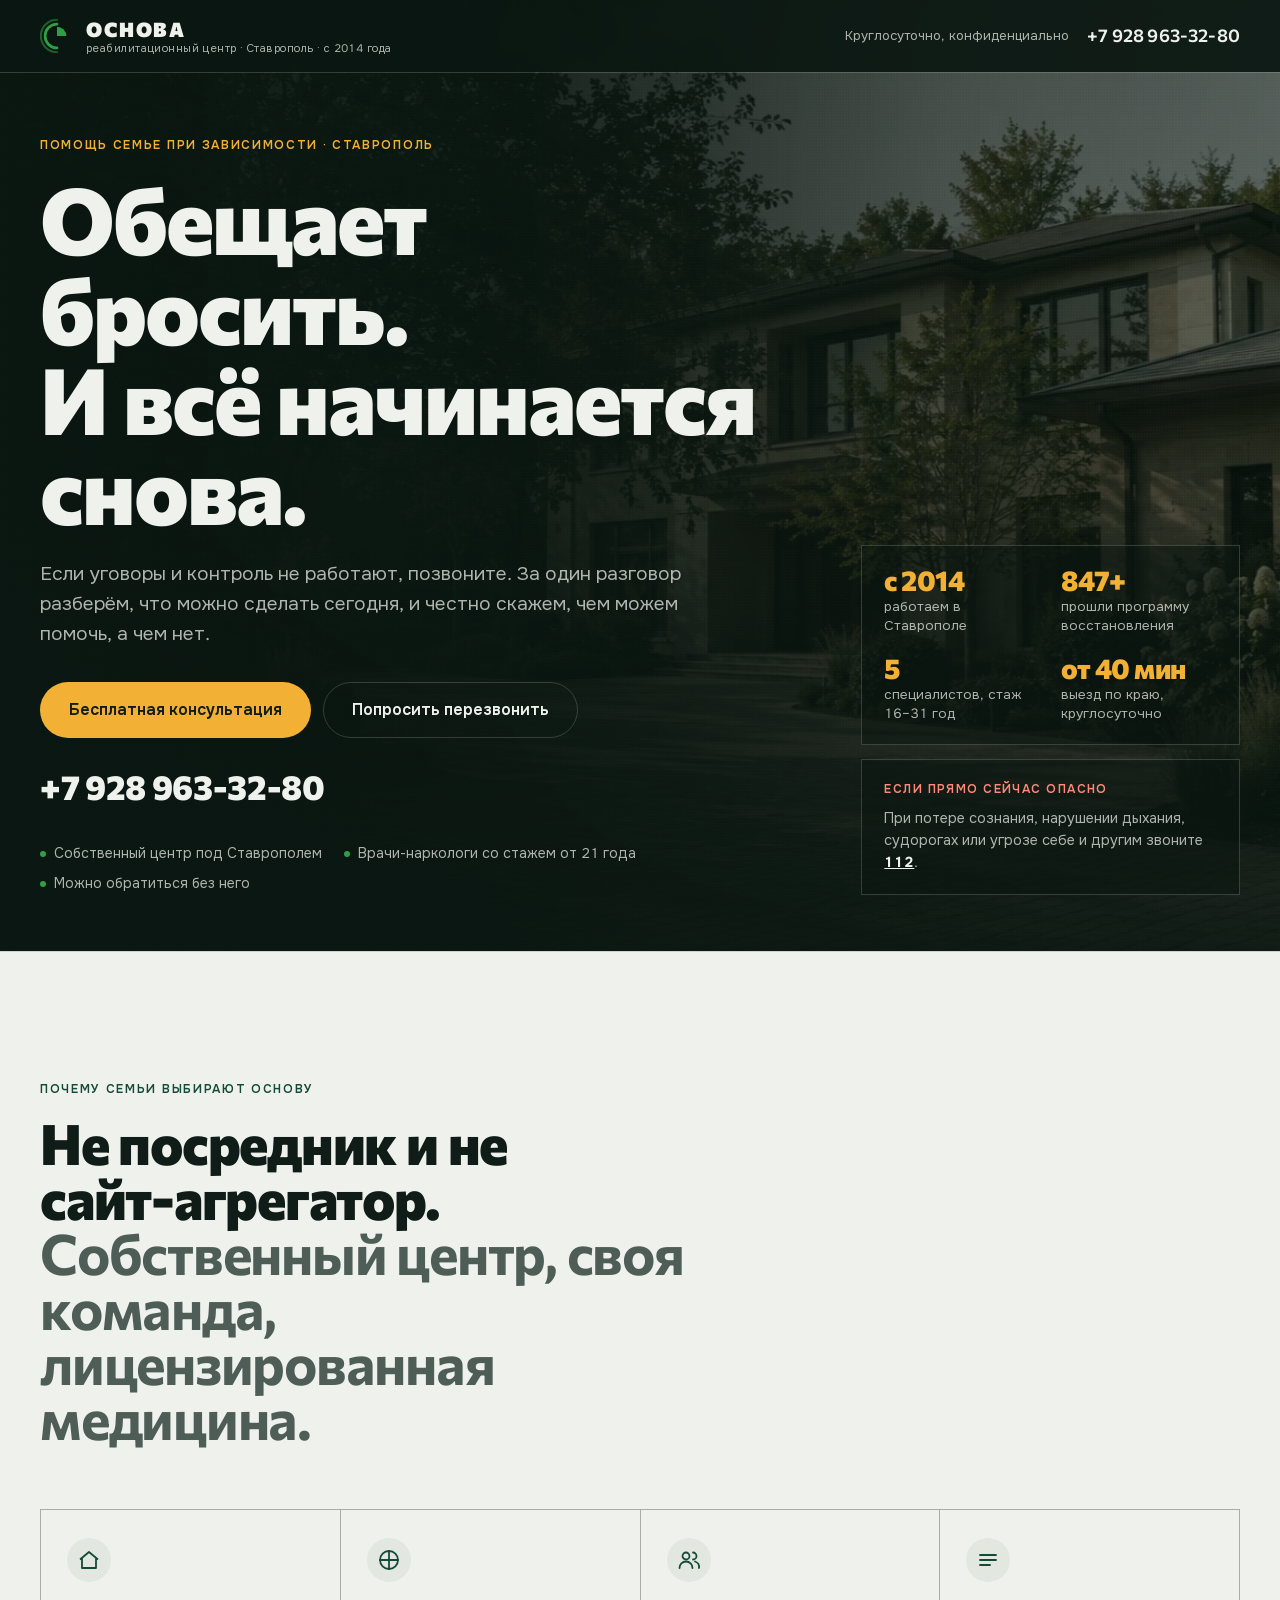
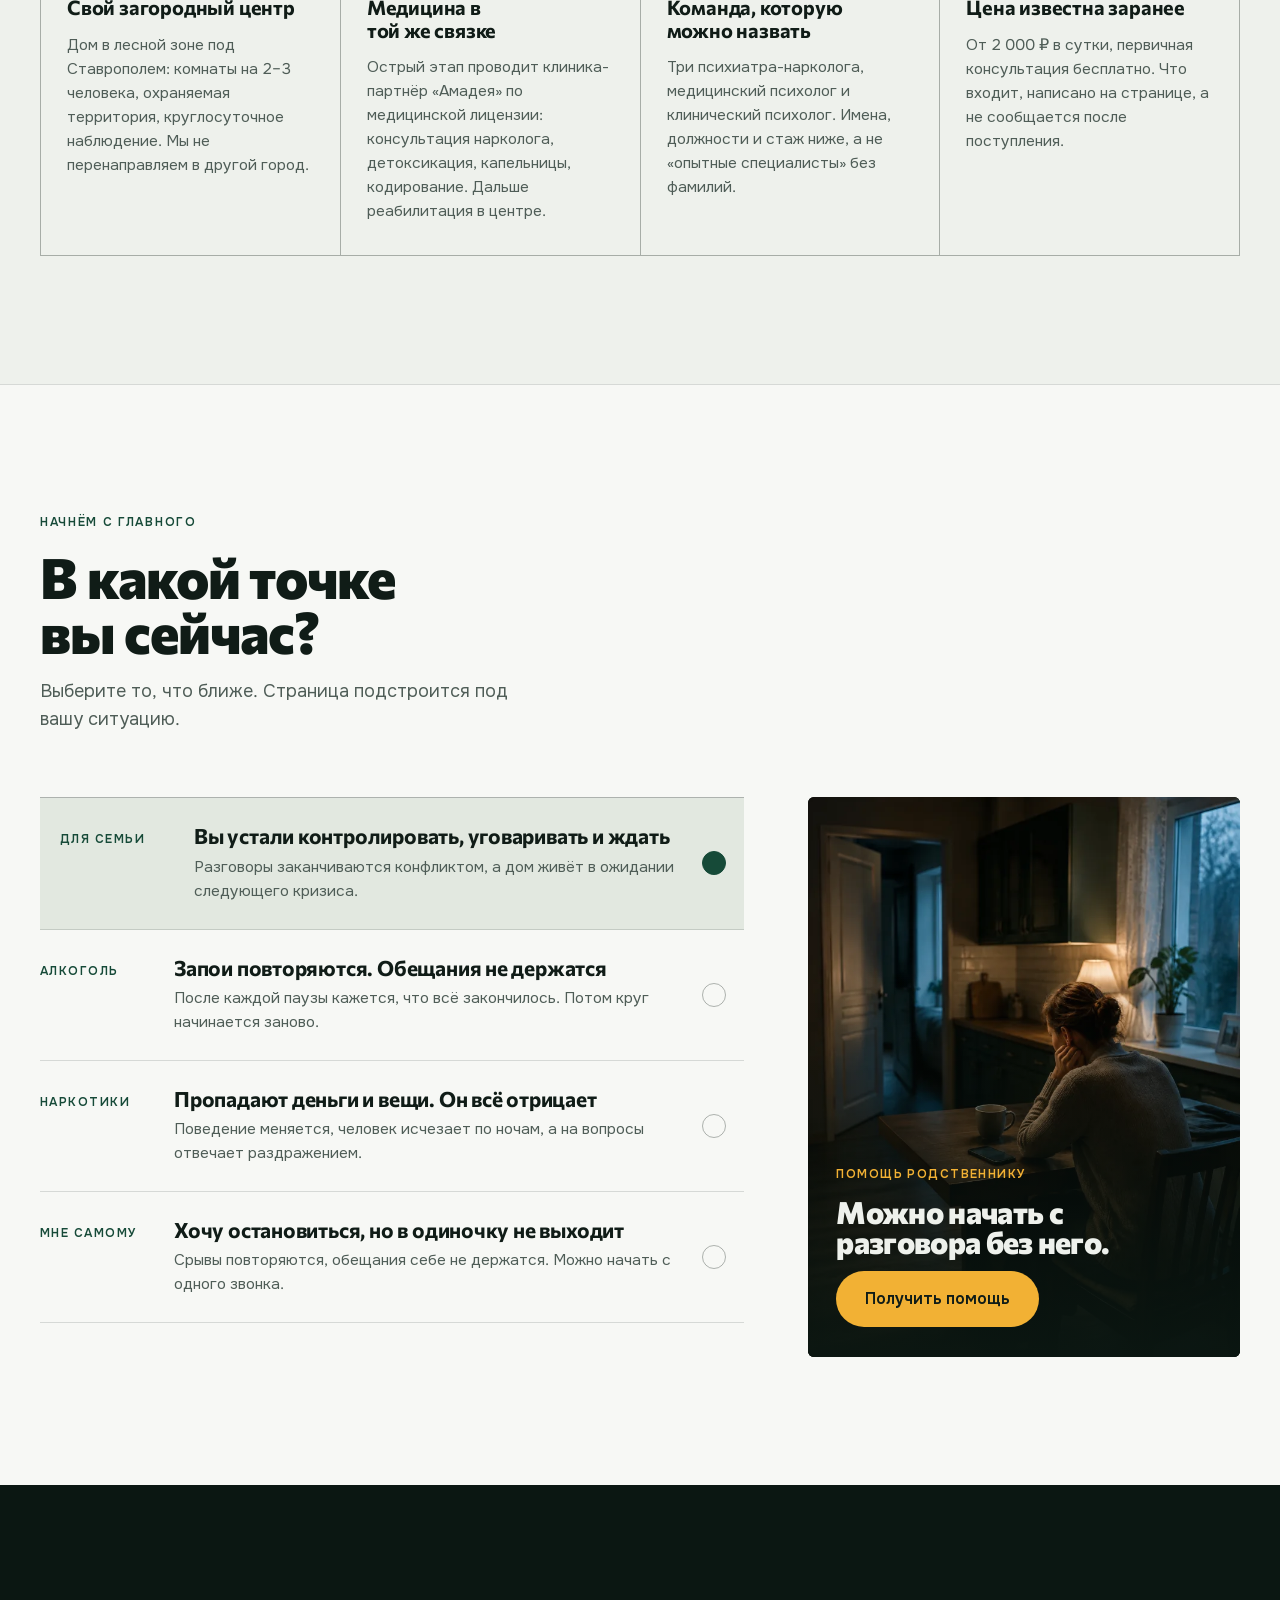
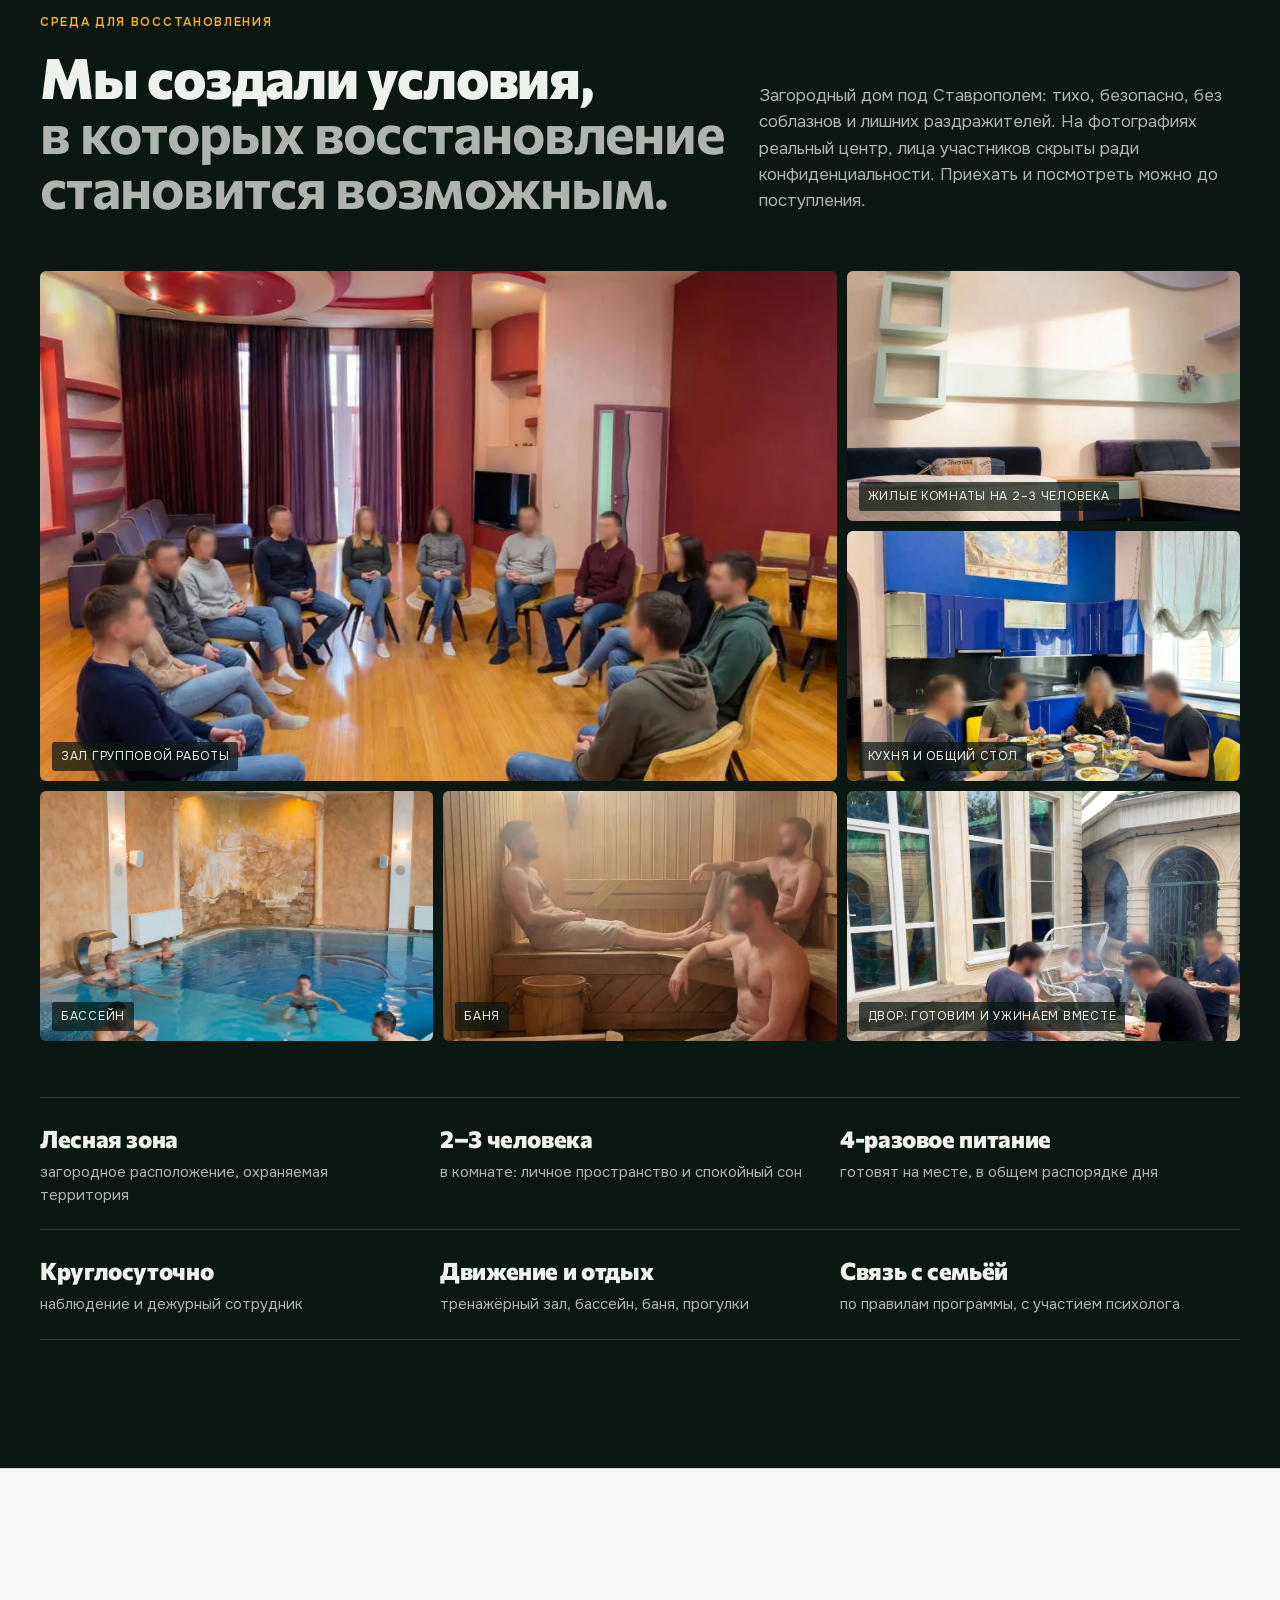
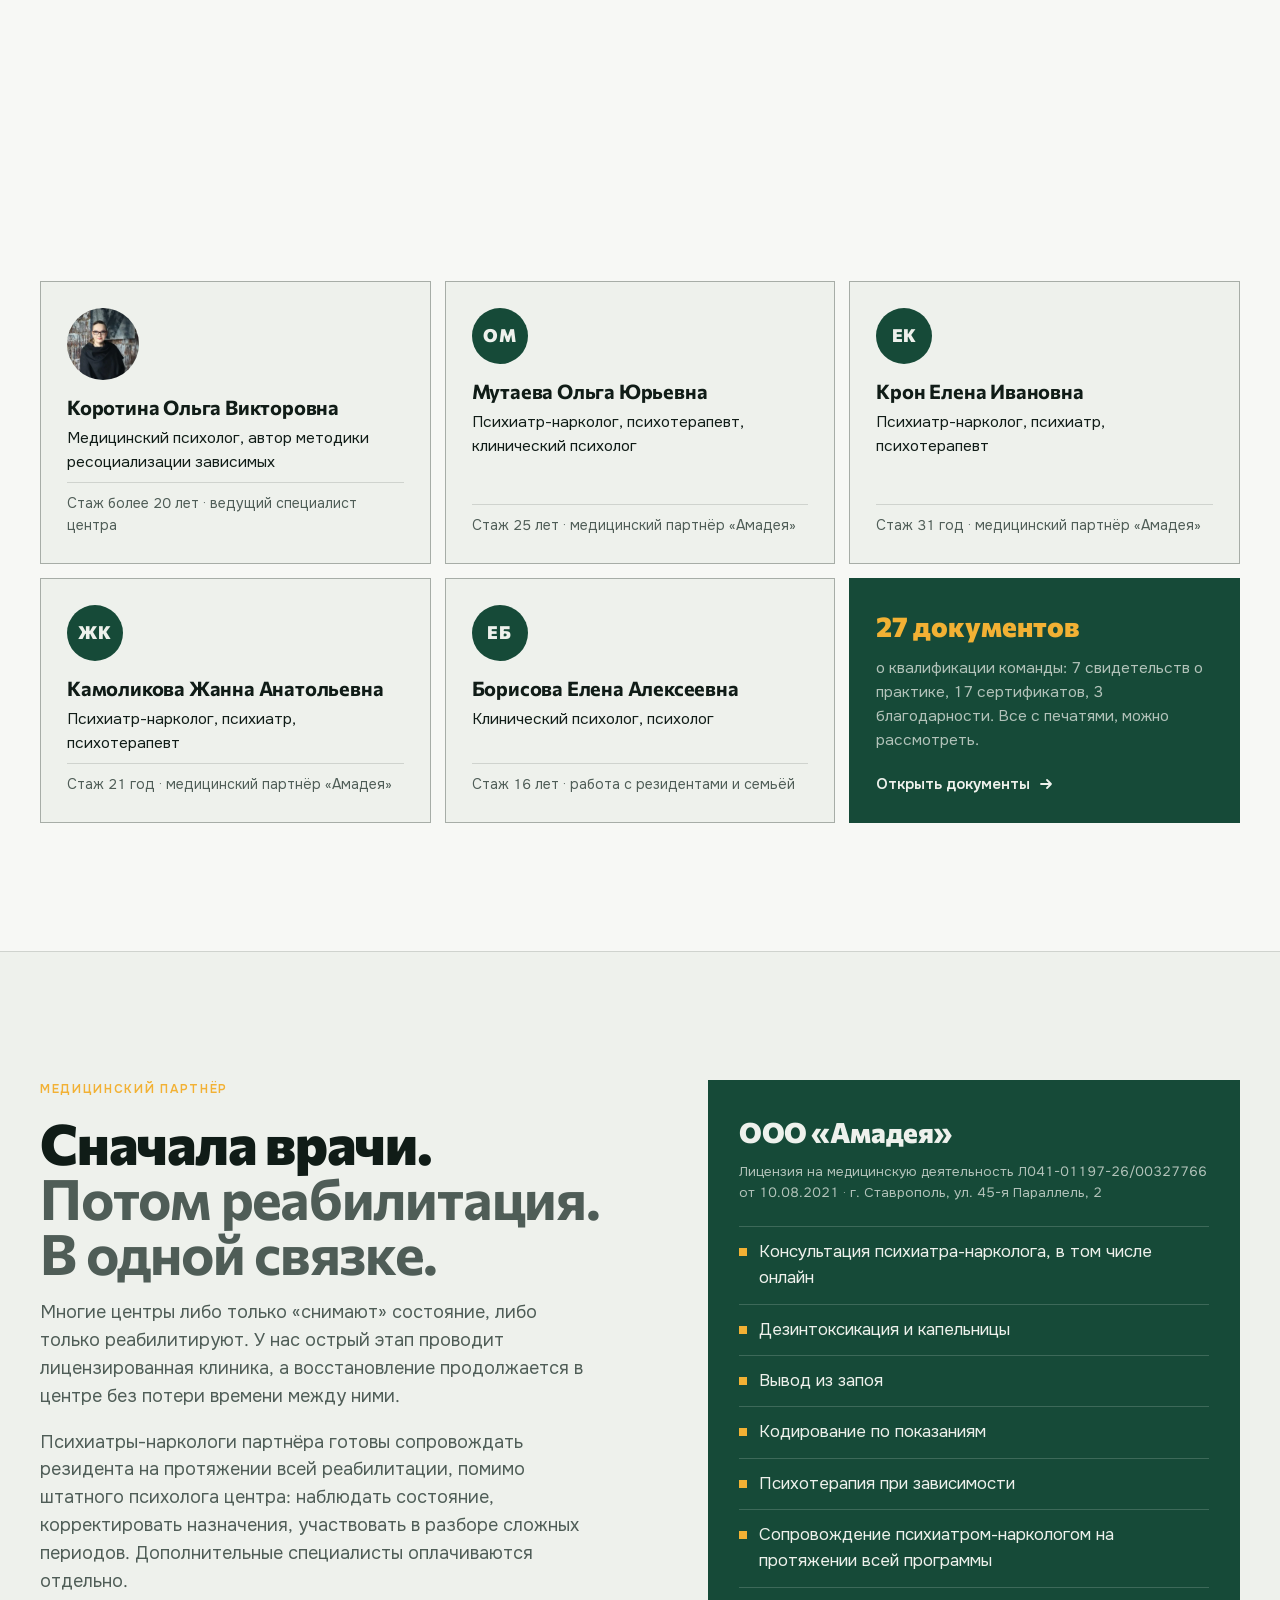
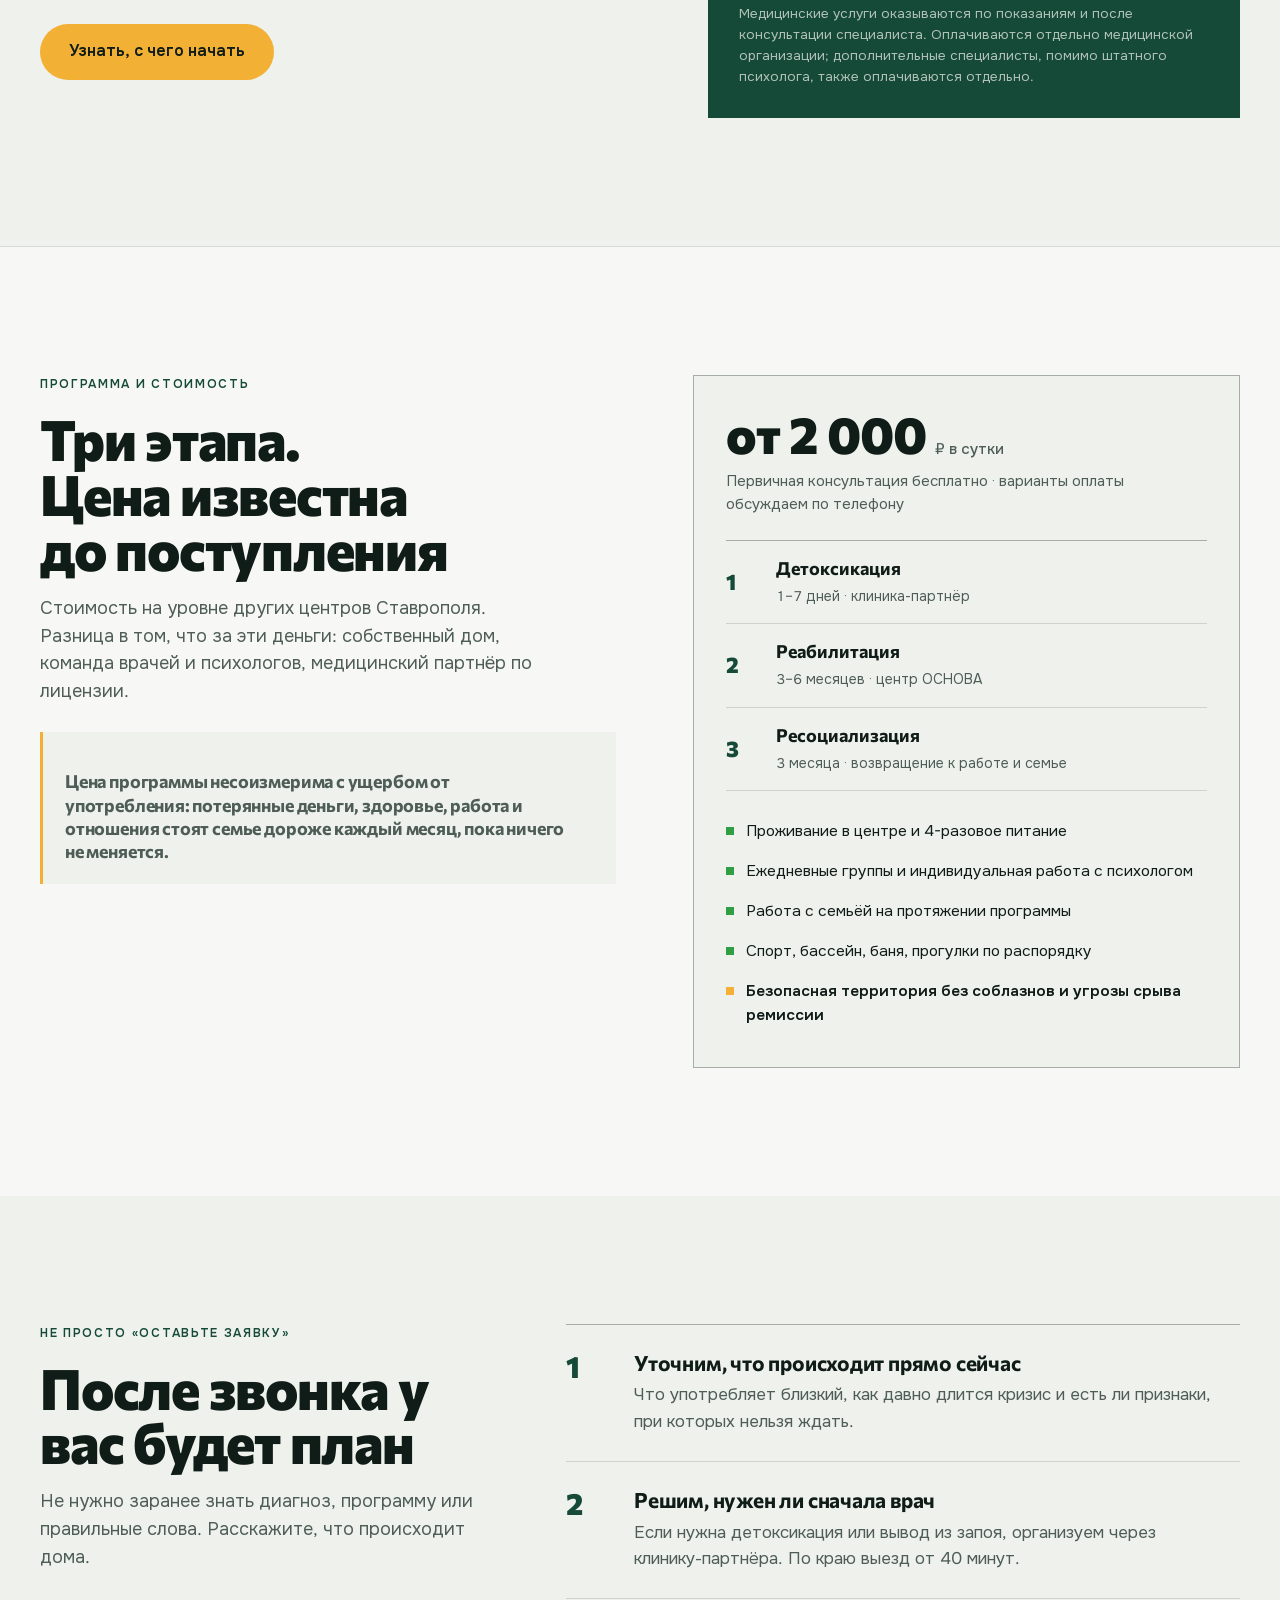
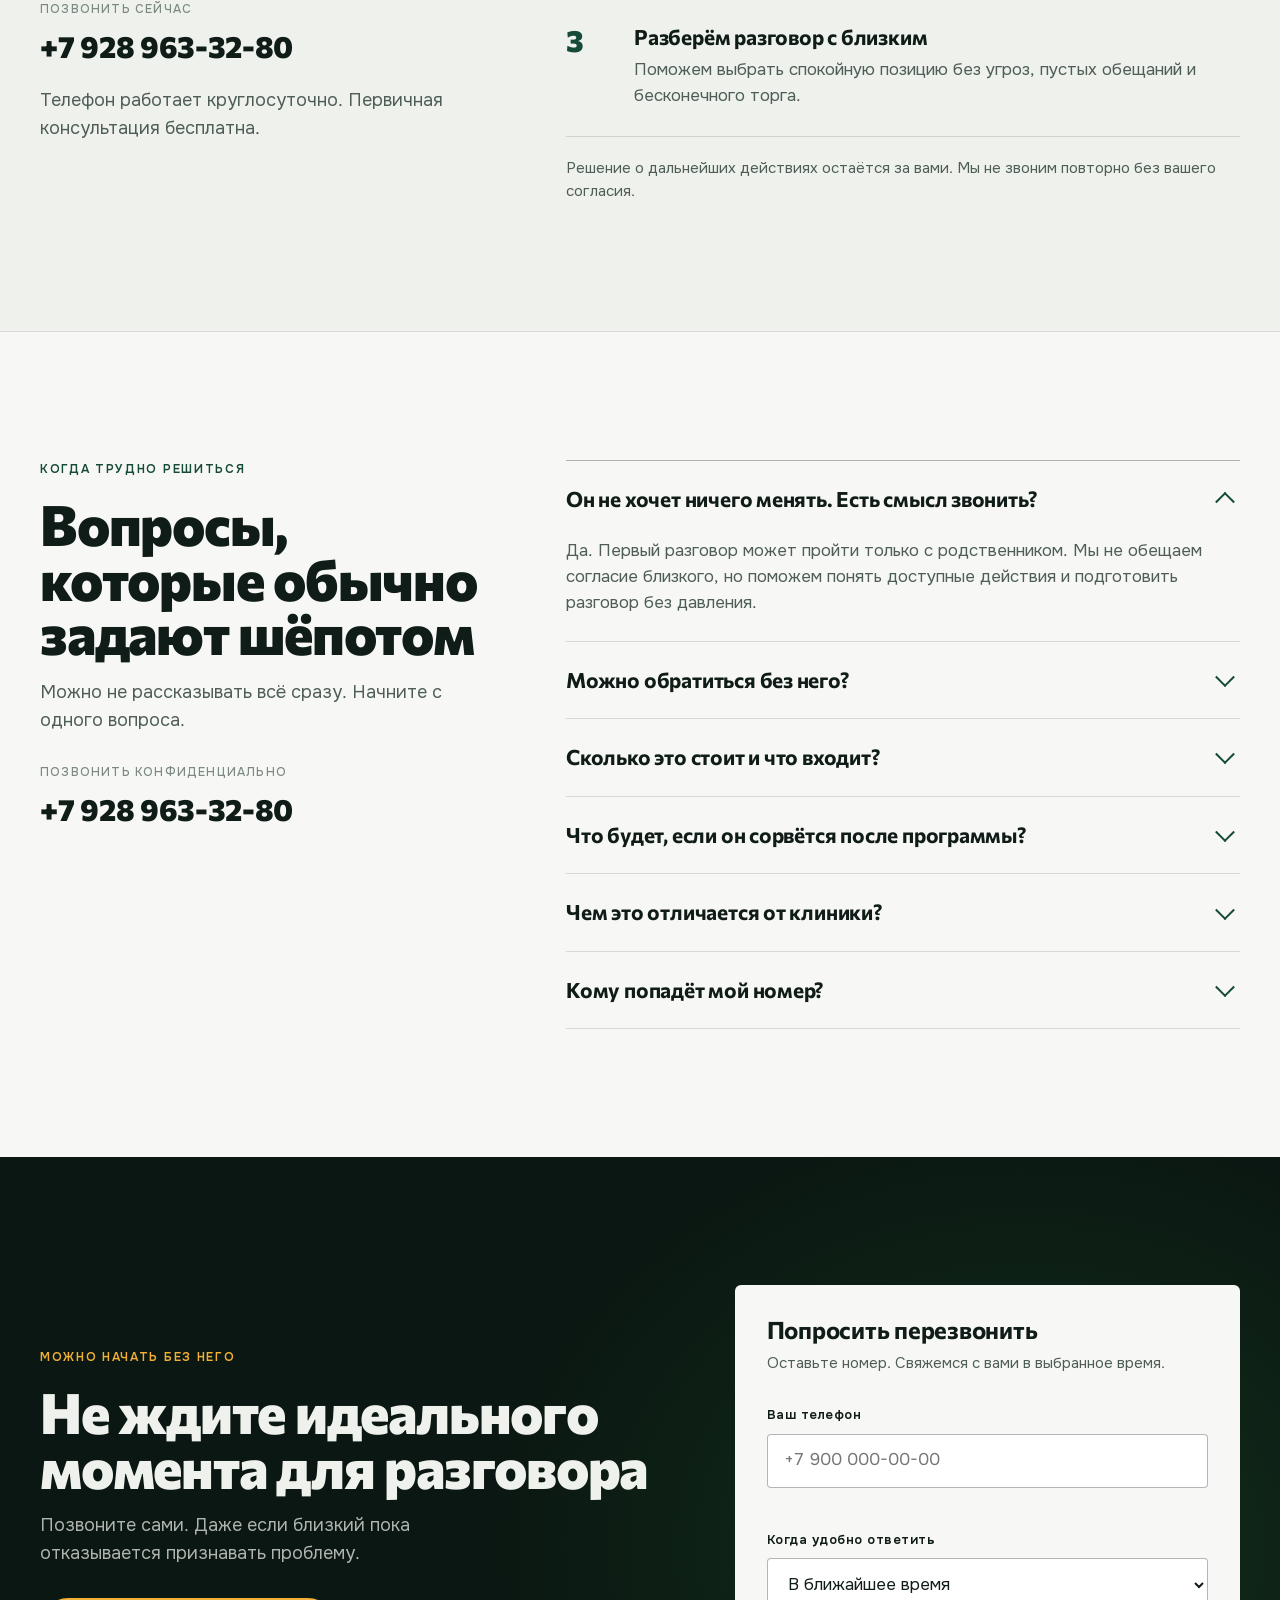
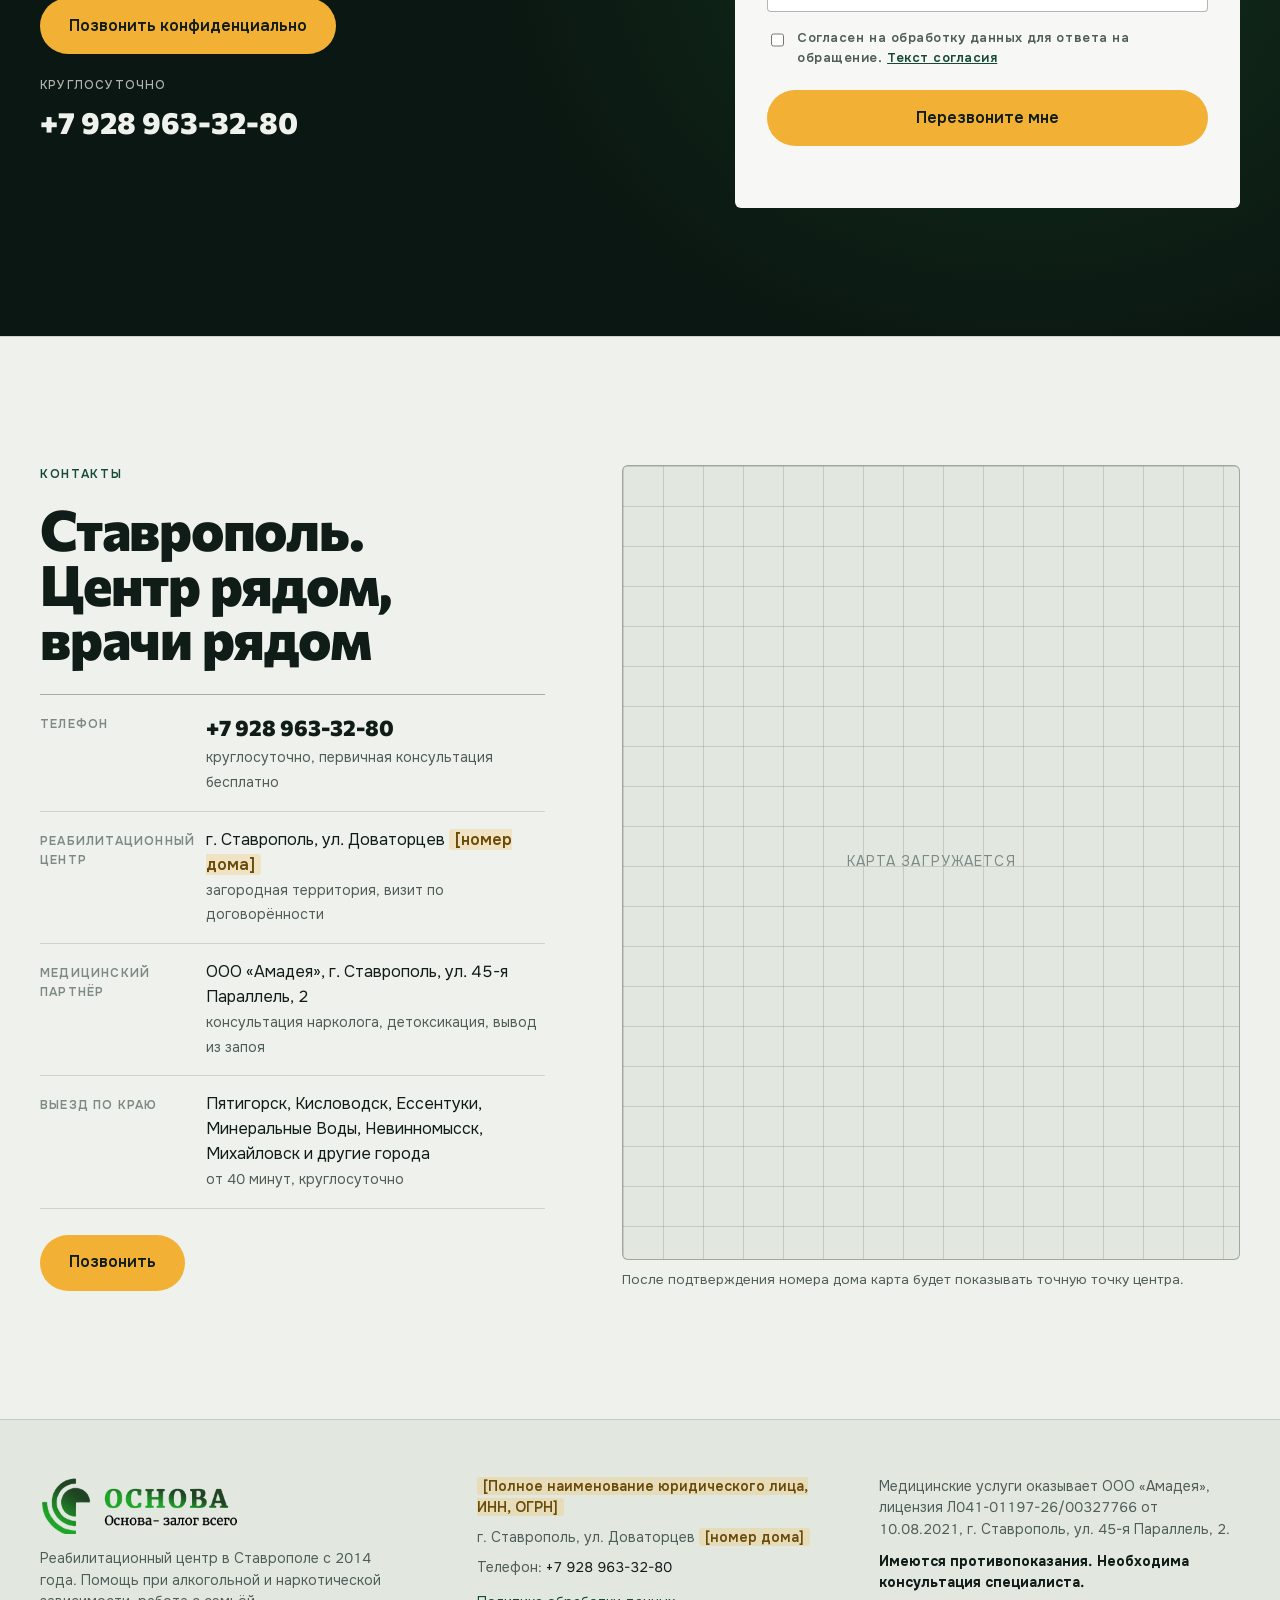
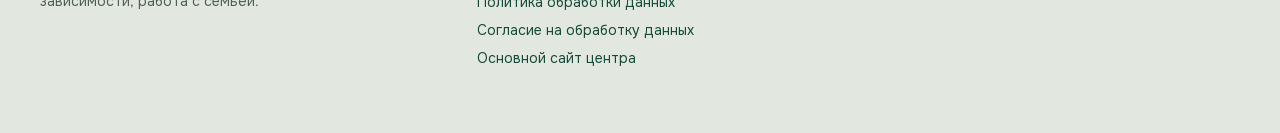
==== commit 918c36e5: "v2.2: среда для восстановления, галерея 27 документов, сопровождение психиатрами партнёра, безопасна" ====
--- a/index.html
+++ b/index.html
@@ -14,7 +14,7 @@
   <link rel="preload" href="assets/fonts/onest-latin.woff2" as="font" type="font/woff2" crossorigin>
   <link rel="preload" href="assets/images/hero-architecture.webp" as="image" type="image/webp" fetchpriority="high">
   <link rel="stylesheet" href="https://fonts.googleapis.com/css2?family=Commissioner:wght@500;700;800;900&display=swap">
-  <link rel="stylesheet" href="styles.css?v=2">
+  <link rel="stylesheet" href="styles.css?v=3">
   <script>document.documentElement.classList.add("js");</script>
 </head>
 <body data-case="family">
@@ -63,8 +63,8 @@
         <aside class="hero-side">
           <dl class="hero-facts" aria-label="Центр в цифрах">
             <div><dt>с 2014</dt><dd>работаем в Ставрополе</dd></div>
-            <div><dt>847+</dt><dd>прошли программу восстановления</dd></div>
-            <div><dt>5</dt><dd>специалистов, стаж 16–31 год</dd></div>
+            <div><dt><span data-count="847">847</span>+</dt><dd>прошли программу восстановления</dd></div>
+            <div><dt><span data-count="5">5</span></dt><dd>специалистов, стаж 16–31 год</dd></div>
             <div><dt>от 40 мин</dt><dd>выезд по краю, круглосуточно</dd></div>
           </dl>
           <div class="hero-emergency">
@@ -81,7 +81,7 @@
           <p class="eyebrow">Почему семьи выбирают ОСНОВУ</p>
           <h2 id="proof-title" class="display">Не посредник и не сайт-агрегатор.<br><span>Собственный центр, своя команда, лицензированная медицина.</span></h2>
         </div>
-        <ul class="proof-grid" data-reveal>
+        <ul class="proof-grid" data-reveal data-reveal-stagger>
           <li>
             <span class="proof-icon" aria-hidden="true"><svg viewBox="0 0 24 24" width="24" height="24"><path d="M3 11.5 12 4l9 7.5M5 10v10h14V10" fill="none" stroke="currentColor" stroke-width="1.8" stroke-linejoin="round"/></svg></span>
             <h3>Свой загородный центр</h3>
@@ -157,24 +157,24 @@
       <div class="shell">
         <div class="conditions-heading" data-reveal>
           <div>
-            <p class="eyebrow eyebrow-light">Условия</p>
-            <h2 id="conditions-title" class="display">Загородный дом,<br><span>а не палата и не общежитие.</span></h2>
+            <p class="eyebrow eyebrow-light">Среда для восстановления</p>
+            <h2 id="conditions-title" class="display">Мы создали условия,<br><span>в которых восстановление становится возможным.</span></h2>
           </div>
-          <p>Реальные фотографии центра. Лица участников скрыты ради конфиденциальности. Приехать и посмотреть можно до поступления.</p>
-        </div>
-
-        <div class="conditions-grid" data-reveal>
+          <p>Загородный дом под Ставрополем: тихо, безопасно, без соблазнов и лишних раздражителей. На фотографиях реальный центр, лица участников скрыты ради конфиденциальности. Приехать и посмотреть можно до поступления.</p>
+        </div>
+
+        <div class="conditions-grid" data-reveal data-reveal-stagger>
           <figure class="cond-photo cond-photo-large">
             <img src="assets/images/group-circle.webp" width="960" height="1287" loading="lazy" alt="Групповая работа в помещении центра, лица скрыты">
             <figcaption>Зал групповой работы</figcaption>
           </figure>
           <figure class="cond-photo">
             <img src="assets/images/bedroom.webp" width="960" height="1280" loading="lazy" alt="Жилая комната центра">
-            <figcaption>Комнаты на 2–3 человека</figcaption>
+            <figcaption>Жилые комнаты на 2–3 человека</figcaption>
           </figure>
           <figure class="cond-photo">
             <img src="assets/images/kitchen.webp" width="960" height="1287" loading="lazy" alt="Кухня и обеденная зона центра">
-            <figcaption>Кухня, 4-разовое питание</figcaption>
+            <figcaption>Кухня и общий стол</figcaption>
           </figure>
           <figure class="cond-photo">
             <img src="assets/images/pool.webp" width="960" height="1287" loading="lazy" alt="Бассейн центра, лица скрыты">
@@ -184,19 +184,19 @@
             <img src="assets/images/sauna.webp" width="960" height="1287" loading="lazy" alt="Баня центра, лица скрыты">
             <figcaption>Баня</figcaption>
           </figure>
-          <figure class="cond-photo cond-photo-wide">
-            <img src="assets/images/courtyard-evening.webp" width="960" height="1287" loading="lazy" alt="Совместное приготовление еды во дворе, лица скрыты">
-            <figcaption>Двор и общие вечера</figcaption>
+          <figure class="cond-photo cond-photo-court">
+            <img src="assets/images/courtyard-evening.webp" width="960" height="1287" loading="lazy" alt="Резиденты вместе готовят еду во дворе центра, лица скрыты">
+            <figcaption>Двор: готовим и ужинаем вместе</figcaption>
           </figure>
         </div>
 
-        <ul class="conditions-facts" data-reveal>
-          <li><strong>Лесная зона</strong><span>под Ставрополем, охраняемая территория</span></li>
-          <li><strong>2–3 человека</strong><span>в комнате, без общих спален</span></li>
-          <li><strong>4 раза в день</strong><span>питание, готовят на месте</span></li>
-          <li><strong>24 часа</strong><span>наблюдение и дежурный сотрудник</span></li>
-          <li><strong>Спорт</strong><span>тренажёрный зал, бассейн, баня, прогулки</span></li>
-          <li><strong>Семья на связи</strong><span>по правилам программы, а не «когда разрешат»</span></li>
+        <ul class="conditions-facts" data-reveal data-reveal-stagger>
+          <li><strong>Лесная зона</strong><span>загородное расположение, охраняемая территория</span></li>
+          <li><strong>2–3 человека</strong><span>в комнате: личное пространство и спокойный сон</span></li>
+          <li><strong>4-разовое питание</strong><span>готовят на месте, в общем распорядке дня</span></li>
+          <li><strong>Круглосуточно</strong><span>наблюдение и дежурный сотрудник</span></li>
+          <li><strong>Движение и отдых</strong><span>тренажёрный зал, бассейн, баня, прогулки</span></li>
+          <li><strong>Связь с семьёй</strong><span>по правилам программы, с участием психолога</span></li>
         </ul>
       </div>
     </section>
@@ -208,9 +208,9 @@
           <h2 id="team-title" class="display">Врачи и психологи с именами и стажем</h2>
           <p>Медицинский этап ведут психиатры-наркологи клиники-партнёра «Амадея». Реабилитацию и работу с семьёй ведёт команда ОСНОВЫ.</p>
         </div>
-        <ul class="team-grid" data-reveal>
+        <ul class="team-grid" data-reveal data-reveal-stagger>
           <li class="team-card">
-            <span class="team-avatar" aria-hidden="true">ОК</span>
+            <img class="team-photo" src="assets/images/korotina.webp" width="360" height="360" loading="lazy" alt="Ольга Викторовна Коротина">
             <h3>Коротина Ольга Викторовна</h3>
             <p class="team-role">Медицинский психолог, автор методики ресоциализации зависимых</p>
             <p class="team-meta">Стаж более 20 лет · ведущий специалист центра</p>
@@ -240,7 +240,11 @@
             <p class="team-meta">Стаж 16 лет · работа с резидентами и семьёй</p>
           </li>
           <li class="team-card team-card-note">
-            <p><strong>27 документов</strong> о квалификации команды: свидетельства о практике, сертификаты, благодарности. Покажем при визите или по запросу.</p>
+            <button type="button" class="docs-open" data-docs-open>
+              <strong>27 документов</strong>
+              <span>о квалификации команды: 7 свидетельств о практике, 17 сертификатов, 3 благодарности. Все с печатями, можно рассмотреть.</span>
+              <span class="docs-open-cta">Открыть документы <svg viewBox="0 0 16 16" width="16" height="16" aria-hidden="true"><path d="M3 8h10m0 0-4-4m4 4-4 4" fill="none" stroke="currentColor" stroke-width="1.8" stroke-linecap="round" stroke-linejoin="round"/></svg></span>
+            </button>
           </li>
         </ul>
       </div>
@@ -252,6 +256,7 @@
           <p class="eyebrow eyebrow-light">Медицинский партнёр</p>
           <h2 id="partner-title" class="display">Сначала врачи.<br><span>Потом реабилитация. В одной связке.</span></h2>
           <p>Многие центры либо только «снимают» состояние, либо только реабилитируют. У нас острый этап проводит лицензированная клиника, а восстановление продолжается в центре без потери времени между ними.</p>
+          <p>Психиатры-наркологи партнёра готовы сопровождать резидента на протяжении всей реабилитации, помимо штатного психолога центра: наблюдать состояние, корректировать назначения, участвовать в разборе сложных периодов. Дополнительные специалисты оплачиваются отдельно.</p>
           <a class="button button-signal" href="tel:+79289633280" data-phone-link>Узнать, с чего начать</a>
         </div>
         <div class="partner-card" data-reveal>
@@ -263,8 +268,9 @@
             <li>Вывод из запоя</li>
             <li>Кодирование по показаниям</li>
             <li>Психотерапия при зависимости</li>
+            <li>Сопровождение психиатром-наркологом на протяжении всей программы</li>
           </ul>
-          <p class="partner-note">Медицинские услуги оказываются по показаниям и после консультации специалиста. Оплачиваются отдельно медицинской организации.</p>
+          <p class="partner-note">Медицинские услуги оказываются по показаниям и после консультации специалиста. Оплачиваются отдельно медицинской организации; дополнительные специалисты, помимо штатного психолога, также оплачиваются отдельно.</p>
         </div>
       </div>
     </section>
@@ -275,6 +281,9 @@
           <p class="eyebrow">Программа и стоимость</p>
           <h2 id="program-title" class="display">Три этапа. Цена известна до поступления</h2>
           <p>Стоимость на уровне других центров Ставрополя. Разница в том, что за эти деньги: собственный дом, команда врачей и психологов, медицинский партнёр по лицензии.</p>
+          <blockquote class="program-quote">
+            <p>Цена программы несоизмерима с ущербом от употребления: потерянные деньги, здоровье, работа и отношения стоят семье дороже каждый месяц, пока ничего не меняется.</p>
+          </blockquote>
         </div>
         <div class="program-card" data-reveal>
           <p class="program-price">от 2 000 <small>₽ в сутки</small></p>
@@ -289,6 +298,7 @@
             <li>Ежедневные группы и индивидуальная работа с психологом</li>
             <li>Работа с семьёй на протяжении программы</li>
             <li>Спорт, бассейн, баня, прогулки по распорядку</li>
+            <li class="program-list-key">Безопасная территория без соблазнов и угрозы срыва ремиссии</li>
           </ul>
         </div>
       </div>
@@ -400,6 +410,39 @@
         </form>
       </div>
     </section>
+    <section class="section contacts" id="contacts" aria-labelledby="contacts-title">
+      <div class="shell contacts-grid">
+        <div class="contacts-info" data-reveal>
+          <p class="eyebrow">Контакты</p>
+          <h2 id="contacts-title" class="display">Ставрополь. Центр рядом, врачи рядом</h2>
+          <dl class="contacts-list">
+            <div>
+              <dt>Телефон</dt>
+              <dd><a href="tel:+79289633280" data-phone-link>+7 928 963-32-80</a><br><small>круглосуточно, первичная консультация бесплатно</small></dd>
+            </div>
+            <div>
+              <dt>Реабилитационный центр</dt>
+              <dd>г. Ставрополь, ул. Доваторцев <span class="placeholder">[номер дома]</span><br><small>загородная территория, визит по договорённости</small></dd>
+            </div>
+            <div>
+              <dt>Медицинский партнёр</dt>
+              <dd>ООО «Амадея», г. Ставрополь, ул. 45-я Параллель, 2<br><small>консультация нарколога, детоксикация, вывод из запоя</small></dd>
+            </div>
+            <div>
+              <dt>Выезд по краю</dt>
+              <dd>Пятигорск, Кисловодск, Ессентуки, Минеральные Воды, Невинномысск, Михайловск и другие города<br><small>от 40 минут, круглосуточно</small></dd>
+            </div>
+          </dl>
+          <a class="button button-signal" href="tel:+79289633280" data-phone-link>Позвонить</a>
+        </div>
+        <div class="contacts-map" data-reveal>
+          <div class="map-frame" data-map-frame data-map-src="https://yandex.ru/map-widget/v1/?text=%D0%A1%D1%82%D0%B0%D0%B2%D1%80%D0%BE%D0%BF%D0%BE%D0%BB%D1%8C%2C%20%D1%83%D0%BB%D0%B8%D1%86%D0%B0%20%D0%94%D0%BE%D0%B2%D0%B0%D1%82%D0%BE%D1%80%D1%86%D0%B5%D0%B2&z=14">
+            <div class="map-placeholder" aria-hidden="true"><span>Карта загружается</span></div>
+          </div>
+          <p class="map-note">После подтверждения номера дома карта будет показывать точную точку центра.</p>
+        </div>
+      </div>
+    </section>
   </main>
 
   <footer class="site-footer">
@@ -443,7 +486,58 @@
     <button class="call-dialog-later" type="button" data-call-dialog-close>Не сейчас</button>
   </dialog>
 
+  <dialog class="docs-dialog" data-docs-dialog aria-labelledby="docs-title">
+    <div class="docs-head">
+      <div>
+        <p class="eyebrow">Команда · документы</p>
+        <h2 id="docs-title" class="display">27 документов о квалификации</h2>
+        <p>Свидетельства о практике, сертификаты и благодарности сотрудников. Нажмите на документ, чтобы рассмотреть.</p>
+      </div>
+      <button class="docs-close" type="button" data-docs-close aria-label="Закрыть">
+        <svg viewBox="0 0 16 16" width="18" height="18" aria-hidden="true"><path d="M3 3l10 10M13 3 3 13" stroke="currentColor" stroke-width="1.8" stroke-linecap="round"/></svg>
+      </button>
+    </div>
+    <ul class="docs-grid" data-docs-grid>
+      <li><button type="button" class="docs-thumb" data-docs-item="0" data-full="assets/docs/full/01-svid-roman.webp" data-caption="Свидетельство о практике, РЦ ОСНОВА"><img src="assets/docs/thumbs/01-svid-roman.webp" width="420" height="560" loading="lazy" alt="Свидетельство о практике, РЦ ОСНОВА"><span><em>Свидетельство</em>Свидетельство о практике, РЦ ОСНОВА</span></button></li>
+      <li><button type="button" class="docs-thumb" data-docs-item="1" data-full="assets/docs/full/02-svid-nikita-1.webp" data-caption="Свидетельство о практике, РЦ ОСНОВА"><img src="assets/docs/thumbs/02-svid-nikita-1.webp" width="420" height="560" loading="lazy" alt="Свидетельство о практике, РЦ ОСНОВА"><span><em>Свидетельство</em>Свидетельство о практике, РЦ ОСНОВА</span></button></li>
+      <li><button type="button" class="docs-thumb" data-docs-item="2" data-full="assets/docs/full/03-svid-nikita-2.webp" data-caption="Свидетельство о практике, РЦ ОСНОВА"><img src="assets/docs/thumbs/03-svid-nikita-2.webp" width="420" height="560" loading="lazy" alt="Свидетельство о практике, РЦ ОСНОВА"><span><em>Свидетельство</em>Свидетельство о практике, РЦ ОСНОВА</span></button></li>
+      <li><button type="button" class="docs-thumb" data-docs-item="3" data-full="assets/docs/full/04-svid-nikita-3.webp" data-caption="Свидетельство о практике, РЦ ОСНОВА"><img src="assets/docs/thumbs/04-svid-nikita-3.webp" width="420" height="560" loading="lazy" alt="Свидетельство о практике, РЦ ОСНОВА"><span><em>Свидетельство</em>Свидетельство о практике, РЦ ОСНОВА</span></button></li>
+      <li><button type="button" class="docs-thumb" data-docs-item="4" data-full="assets/docs/full/05-svid-roma.webp" data-caption="Свидетельство о прохождении психологического тренинга"><img src="assets/docs/thumbs/05-svid-roma.webp" width="420" height="560" loading="lazy" alt="Свидетельство о прохождении психологического тренинга"><span><em>Свидетельство</em>Свидетельство о прохождении психологического тренинга</span></button></li>
+      <li><button type="button" class="docs-thumb" data-docs-item="5" data-full="assets/docs/full/06-sert-shkola-1.webp" data-caption="Школа консультанта: программа 12 шагов и КПТ"><img src="assets/docs/thumbs/06-sert-shkola-1.webp" width="420" height="560" loading="lazy" alt="Школа консультанта: программа 12 шагов и КПТ"><span><em>Сертификат</em>Школа консультанта: программа 12 шагов и КПТ</span></button></li>
+      <li><button type="button" class="docs-thumb" data-docs-item="6" data-full="assets/docs/full/07-sert-shkola-2.webp" data-caption="Школа консультанта"><img src="assets/docs/thumbs/07-sert-shkola-2.webp" width="420" height="560" loading="lazy" alt="Школа консультанта"><span><em>Сертификат</em>Школа консультанта</span></button></li>
+      <li><button type="button" class="docs-thumb" data-docs-item="7" data-full="assets/docs/full/08-sert-shkola-3.webp" data-caption="Школа консультанта"><img src="assets/docs/thumbs/08-sert-shkola-3.webp" width="420" height="560" loading="lazy" alt="Школа консультанта"><span><em>Сертификат</em>Школа консультанта</span></button></li>
+      <li><button type="button" class="docs-thumb" data-docs-item="8" data-full="assets/docs/full/09-sert-int.webp" data-caption="Международный сертификат психотерапевта"><img src="assets/docs/thumbs/09-sert-int.webp" width="420" height="315" loading="lazy" alt="Международный сертификат психотерапевта"><span><em>Сертификат</em>Международный сертификат психотерапевта</span></button></li>
+      <li><button type="button" class="docs-thumb" data-docs-item="9" data-full="assets/docs/full/10-sert-int-2.webp" data-caption="Сертификат квалификации"><img src="assets/docs/thumbs/10-sert-int-2.webp" width="420" height="315" loading="lazy" alt="Сертификат квалификации"><span><em>Сертификат</em>Сертификат квалификации</span></button></li>
+      <li><button type="button" class="docs-thumb" data-docs-item="10" data-full="assets/docs/full/11-sert-soyuz-1.webp" data-caption="Союз психотерапевтов: реабилитация аддиктивных расстройств"><img src="assets/docs/thumbs/11-sert-soyuz-1.webp" width="420" height="315" loading="lazy" alt="Союз психотерапевтов: реабилитация аддиктивных расстройств"><span><em>Сертификат</em>Союз психотерапевтов: реабилитация аддиктивных расстройств</span></button></li>
+      <li><button type="button" class="docs-thumb" data-docs-item="11" data-full="assets/docs/full/12-sert-soyuz-2.webp" data-caption="Союз психотерапевтов"><img src="assets/docs/thumbs/12-sert-soyuz-2.webp" width="420" height="315" loading="lazy" alt="Союз психотерапевтов"><span><em>Сертификат</em>Союз психотерапевтов</span></button></li>
+      <li><button type="button" class="docs-thumb" data-docs-item="12" data-full="assets/docs/full/13-sert-soyuz-3.webp" data-caption="Союз психотерапевтов"><img src="assets/docs/thumbs/13-sert-soyuz-3.webp" width="420" height="315" loading="lazy" alt="Союз психотерапевтов"><span><em>Сертификат</em>Союз психотерапевтов</span></button></li>
+      <li><button type="button" class="docs-thumb" data-docs-item="13" data-full="assets/docs/full/14-sert-soyuz-4.webp" data-caption="Союз психотерапевтов"><img src="assets/docs/thumbs/14-sert-soyuz-4.webp" width="420" height="315" loading="lazy" alt="Союз психотерапевтов"><span><em>Сертификат</em>Союз психотерапевтов</span></button></li>
+      <li><button type="button" class="docs-thumb" data-docs-item="14" data-full="assets/docs/full/15-sert-soyuz-5.webp" data-caption="Союз психотерапевтов"><img src="assets/docs/thumbs/15-sert-soyuz-5.webp" width="420" height="315" loading="lazy" alt="Союз психотерапевтов"><span><em>Сертификат</em>Союз психотерапевтов</span></button></li>
+      <li><button type="button" class="docs-thumb" data-docs-item="15" data-full="assets/docs/full/16-sert-soyuz-6.webp" data-caption="Союз психотерапевтов"><img src="assets/docs/thumbs/16-sert-soyuz-6.webp" width="420" height="315" loading="lazy" alt="Союз психотерапевтов"><span><em>Сертификат</em>Союз психотерапевтов</span></button></li>
+      <li><button type="button" class="docs-thumb" data-docs-item="16" data-full="assets/docs/full/17-sert-soyuz-7.webp" data-caption="Союз психотерапевтов"><img src="assets/docs/thumbs/17-sert-soyuz-7.webp" width="420" height="315" loading="lazy" alt="Союз психотерапевтов"><span><em>Сертификат</em>Союз психотерапевтов</span></button></li>
+      <li><button type="button" class="docs-thumb" data-docs-item="17" data-full="assets/docs/full/18-sert-soyuz-8.webp" data-caption="Союз психотерапевтов"><img src="assets/docs/thumbs/18-sert-soyuz-8.webp" width="420" height="315" loading="lazy" alt="Союз психотерапевтов"><span><em>Сертификат</em>Союз психотерапевтов</span></button></li>
+      <li><button type="button" class="docs-thumb" data-docs-item="18" data-full="assets/docs/full/19-sert-soyuz-9.webp" data-caption="Союз психотерапевтов"><img src="assets/docs/thumbs/19-sert-soyuz-9.webp" width="420" height="315" loading="lazy" alt="Союз психотерапевтов"><span><em>Сертификат</em>Союз психотерапевтов</span></button></li>
+      <li><button type="button" class="docs-thumb" data-docs-item="19" data-full="assets/docs/full/20-sert-soyuz-10.webp" data-caption="Союз психотерапевтов"><img src="assets/docs/thumbs/20-sert-soyuz-10.webp" width="420" height="315" loading="lazy" alt="Союз психотерапевтов"><span><em>Сертификат</em>Союз психотерапевтов</span></button></li>
+      <li><button type="button" class="docs-thumb" data-docs-item="20" data-full="assets/docs/full/21-sert-other-1.webp" data-caption="Сертификат повышения квалификации"><img src="assets/docs/thumbs/21-sert-other-1.webp" width="420" height="315" loading="lazy" alt="Сертификат повышения квалификации"><span><em>Сертификат</em>Сертификат повышения квалификации</span></button></li>
+      <li><button type="button" class="docs-thumb" data-docs-item="21" data-full="assets/docs/full/22-sert-other-2.webp" data-caption="Сертификат участника программы"><img src="assets/docs/thumbs/22-sert-other-2.webp" width="420" height="560" loading="lazy" alt="Сертификат участника программы"><span><em>Сертификат</em>Сертификат участника программы</span></button></li>
+      <li><button type="button" class="docs-thumb" data-docs-item="22" data-full="assets/docs/full/23-blag-roman.webp" data-caption="Благодарность сотруднику центра"><img src="assets/docs/thumbs/23-blag-roman.webp" width="420" height="560" loading="lazy" alt="Благодарность сотруднику центра"><span><em>Благодарность</em>Благодарность сотруднику центра</span></button></li>
+      <li><button type="button" class="docs-thumb" data-docs-item="23" data-full="assets/docs/full/24-blag-shevchenko-1.webp" data-caption="Благодарность МОО «Молодёжь за ЗОЖ»"><img src="assets/docs/thumbs/24-blag-shevchenko-1.webp" width="420" height="560" loading="lazy" alt="Благодарность МОО «Молодёжь за ЗОЖ»"><span><em>Благодарность</em>Благодарность МОО «Молодёжь за ЗОЖ»</span></button></li>
+      <li><button type="button" class="docs-thumb" data-docs-item="24" data-full="assets/docs/full/25-blag-shevchenko-2.webp" data-caption="Благодарность сотруднику центра"><img src="assets/docs/thumbs/25-blag-shevchenko-2.webp" width="420" height="560" loading="lazy" alt="Благодарность сотруднику центра"><span><em>Благодарность</em>Благодарность сотруднику центра</span></button></li>
+      <li><button type="button" class="docs-thumb" data-docs-item="25" data-full="assets/docs/full/26-svid-extra.webp" data-caption="Свидетельство о практике"><img src="assets/docs/thumbs/26-svid-extra.webp" width="420" height="560" loading="lazy" alt="Свидетельство о практике"><span><em>Свидетельство</em>Свидетельство о практике</span></button></li>
+      <li><button type="button" class="docs-thumb" data-docs-item="26" data-full="assets/docs/full/27-svid-extra-2.webp" data-caption="Свидетельство о практике"><img src="assets/docs/thumbs/27-svid-extra-2.webp" width="420" height="315" loading="lazy" alt="Свидетельство о практике"><span><em>Свидетельство</em>Свидетельство о практике</span></button></li>
+    </ul>
+    <div class="docs-view" data-docs-view hidden>
+      <button class="docs-nav docs-prev" type="button" data-docs-prev aria-label="Предыдущий документ"><svg viewBox="0 0 16 16" width="20" height="20" aria-hidden="true"><path d="M10 3 5 8l5 5" fill="none" stroke="currentColor" stroke-width="1.8" stroke-linecap="round" stroke-linejoin="round"/></svg></button>
+      <figure>
+        <img data-docs-view-img src="" alt="">
+        <figcaption data-docs-view-caption></figcaption>
+      </figure>
+      <button class="docs-nav docs-next" type="button" data-docs-next aria-label="Следующий документ"><svg viewBox="0 0 16 16" width="20" height="20" aria-hidden="true"><path d="m6 3 5 5-5 5" fill="none" stroke="currentColor" stroke-width="1.8" stroke-linecap="round" stroke-linejoin="round"/></svg></button>
+      <button class="docs-back" type="button" data-docs-back>К списку документов</button>
+    </div>
+  </dialog>
+
   <script src="config.js?v=1"></script>
-  <script src="script.js?v=2" defer></script>
+  <script src="script.js?v=3" defer></script>
 </body>
 </html>
--- a/styles.css
+++ b/styles.css
@@ -170,13 +170,13 @@
 .conditions h2.display span { color: var(--on-deep-2); }
 .conditions-heading { display: grid; grid-template-columns: minmax(0, 1fr) minmax(0, 0.7fr); gap: 32px; align-items: end; margin-bottom: clamp(36px, 5vw, 56px); }
 .conditions-heading p:not(.eyebrow) { color: var(--on-deep-2); font-size: 17px; max-width: 46ch; }
-.conditions-grid { display: grid; grid-template-columns: repeat(4, minmax(0, 1fr)); grid-auto-rows: 240px; gap: 10px; }
+.conditions-grid { display: grid; grid-template-columns: repeat(3, minmax(0, 1fr)); grid-auto-rows: 250px; gap: 10px; }
 .cond-photo { margin: 0; position: relative; overflow: hidden; border-radius: var(--r-media); background: var(--deep-2); }
 .cond-photo img { width: 100%; height: 100%; object-fit: cover; transition: transform 1.2s var(--ease-out); }
 .cond-photo:hover img { transform: scale(1.04); }
 .cond-photo figcaption { position: absolute; left: 12px; bottom: 10px; font-size: 12px; letter-spacing: 0.06em; text-transform: uppercase; background: rgba(11, 23, 18, 0.72); padding: 5px 9px; border-radius: 3px; }
 .cond-photo-large { grid-column: span 2; grid-row: span 2; }
-.cond-photo-wide { grid-column: 1 / -1; }
+.cond-photo-court img { object-position: center 40%; }
 .conditions-facts { margin-top: clamp(36px, 5vw, 56px); display: grid; grid-template-columns: repeat(3, minmax(0, 1fr)); gap: 0; border-top: 1px solid var(--on-deep-line); }
 .conditions-facts li { padding: 22px 20px 22px 0; border-bottom: 1px solid var(--on-deep-line); display: flex; flex-direction: column; gap: 4px; }
 .conditions-facts strong { font-family: var(--f-display); font-weight: 800; font-size: 24px; letter-spacing: -0.015em; }
@@ -186,13 +186,18 @@
 .team { background: var(--card); border-top: 1px solid var(--line); }
 .team-grid { display: grid; grid-template-columns: repeat(3, minmax(0, 1fr)); gap: 14px; }
 .team-card { padding: 26px; border: 1px solid var(--line-strong); background: var(--ground); display: flex; flex-direction: column; gap: 8px; }
+.team-photo { width: 72px; height: 72px; border-radius: 50%; object-fit: cover; object-position: center top; margin-bottom: 8px; }
 .team-avatar { width: 56px; height: 56px; border-radius: 50%; background: var(--forest); color: var(--on-deep); display: grid; place-items: center; font-family: var(--f-display); font-weight: 800; font-size: 18px; letter-spacing: 0.04em; margin-bottom: 8px; }
 .team-card h3 { font-size: 20px; }
 .team-role { color: var(--ink); font-size: 15.5px; }
 .team-meta { color: var(--ink-2); font-size: 14px; margin-top: auto; padding-top: 10px; border-top: 1px solid var(--line); }
 .team-card-note { background: var(--forest); color: var(--on-deep); border-color: var(--forest); justify-content: center; }
-.team-card-note p { font-size: 17px; }
-.team-card-note strong { font-family: var(--f-display); font-weight: 800; font-size: 26px; display: block; margin-bottom: 8px; color: var(--signal); }
+.docs-open { display: flex; flex-direction: column; gap: 8px; text-align: left; width: 100%; height: 100%; padding: 0; border: 0; background: transparent; color: inherit; cursor: pointer; }
+.docs-open strong { font-family: var(--f-display); font-weight: 800; font-size: 28px; color: var(--signal); }
+.docs-open > span { font-size: 15.5px; color: var(--on-deep-2); }
+.docs-open-cta { margin-top: auto; padding-top: 12px; display: inline-flex; align-items: center; gap: 8px; font-weight: 600; color: var(--on-deep) !important; font-size: 15px !important; }
+.docs-open-cta svg { transition: transform 200ms var(--ease-out); }
+.docs-open:hover .docs-open-cta svg { transform: translateX(4px); }
 
 /* Медицинский партнёр */
 .partner { background: var(--ground); border-top: 1px solid var(--line); }
@@ -207,6 +212,32 @@
 .partner-services li { padding: 12px 0; border-bottom: 1px solid var(--on-deep-line); display: flex; gap: 12px; align-items: baseline; }
 .partner-services li::before { content: ""; flex: none; width: 8px; height: 8px; background: var(--signal); transform: translateY(-1px); }
 .partner-note { margin-top: 16px; font-size: 13.5px; color: var(--on-deep-2); }
+
+/* Документы */
+.docs-dialog { width: min(1100px, calc(100vw - 24px)); max-height: calc(100vh - 24px); border: 0; border-radius: var(--r-media); padding: 0; background: var(--ground); color: var(--ink); box-shadow: 0 30px 80px rgba(0, 0, 0, 0.4); }
+.docs-dialog::backdrop { background: rgba(11, 23, 18, 0.78); backdrop-filter: blur(4px); }
+.docs-dialog[open] { animation: dialog-in 320ms var(--ease-out); }
+.docs-head { display: flex; justify-content: space-between; gap: 24px; align-items: flex-start; padding: 32px 32px 20px; border-bottom: 1px solid var(--line); position: sticky; top: 0; background: var(--ground); z-index: 2; }
+.docs-head h2 { font-size: 28px; }
+.docs-head p:not(.eyebrow) { margin-top: 8px; color: var(--ink-2); font-size: 15px; max-width: 60ch; }
+.docs-head .eyebrow { margin-bottom: 8px; }
+.docs-close { flex: none; width: 44px; height: 44px; border: 1px solid var(--line-strong); background: var(--card); border-radius: 50%; cursor: pointer; display: grid; place-items: center; }
+.docs-close:hover { background: var(--ground-2); }
+.docs-grid { display: grid; grid-template-columns: repeat(auto-fill, minmax(180px, 1fr)); gap: 14px; padding: 24px 32px 32px; }
+.docs-thumb { display: flex; flex-direction: column; gap: 8px; padding: 0; border: 0; background: transparent; text-align: left; cursor: pointer; color: inherit; }
+.docs-thumb img { width: 100%; aspect-ratio: 3 / 4; object-fit: cover; object-position: top; border: 1px solid var(--line-strong); background: #fff; transition: transform 240ms var(--ease-out), box-shadow 240ms ease; }
+.docs-thumb:hover img { transform: translateY(-3px); box-shadow: 0 14px 30px rgba(16, 28, 23, 0.18); }
+.docs-thumb span { font-size: 13px; color: var(--ink-2); line-height: 1.35; }
+.docs-thumb em { display: block; font-style: normal; font-size: 11px; letter-spacing: 0.1em; text-transform: uppercase; color: var(--forest); font-weight: 600; margin-bottom: 2px; }
+.docs-view { position: relative; padding: 24px 72px 32px; display: grid; gap: 14px; justify-items: center; }
+.docs-view figure { margin: 0; display: grid; gap: 10px; justify-items: center; width: 100%; }
+.docs-view img { max-height: calc(100vh - 240px); max-width: 100%; width: auto; border: 1px solid var(--line-strong); background: #fff; }
+.docs-view figcaption { font-size: 14px; color: var(--ink-2); }
+.docs-nav { position: absolute; top: 50%; transform: translateY(-50%); width: 48px; height: 48px; border-radius: 50%; border: 1px solid var(--line-strong); background: var(--card); cursor: pointer; display: grid; place-items: center; }
+.docs-nav:hover { background: var(--ground-2); }
+.docs-prev { left: 16px; }
+.docs-next { right: 16px; }
+.docs-back { border: 0; background: transparent; color: var(--forest); font-weight: 600; cursor: pointer; padding: 8px 12px; }
 
 /* Программа и стоимость */
 .program { background: var(--card); border-top: 1px solid var(--line); }
@@ -224,6 +255,27 @@
 .program-list { margin-top: 20px; }
 .program-list li { padding: 8px 0; display: flex; gap: 12px; align-items: baseline; color: var(--ink); font-size: 15.5px; }
 .program-list li::before { content: ""; flex: none; width: 8px; height: 8px; background: var(--leaf); transform: translateY(-1px); }
+.program-list-key { font-weight: 600; }
+.program-list-key::before { background: var(--signal) !important; }
+.program-quote { margin: 26px 0 0; padding: 20px 22px; border-left: 3px solid var(--signal); background: var(--ground); }
+.program-quote p { font-family: var(--f-display); font-weight: 700; font-size: 19px; line-height: 1.3; letter-spacing: -0.01em; color: var(--ink); max-width: 40ch; }
+
+/* Контакты и карта */
+.contacts { background: var(--ground); border-top: 1px solid var(--line); }
+.contacts-grid { display: grid; grid-template-columns: minmax(0, 0.9fr) minmax(320px, 1.1fr); gap: clamp(32px, 6vw, 80px); align-items: stretch; }
+.contacts-list { margin: 28px 0 0; display: grid; gap: 0; border-top: 1px solid var(--line-strong); }
+.contacts-list div { display: grid; grid-template-columns: 150px 1fr; gap: 16px; padding: 16px 0; border-bottom: 1px solid var(--line); }
+.contacts-list dt { font-size: 12px; letter-spacing: 0.1em; text-transform: uppercase; font-weight: 600; color: var(--ink-3); padding-top: 4px; }
+.contacts-list dd { margin: 0; font-size: 16px; }
+.contacts-list dd a { font-family: var(--f-display); font-weight: 800; font-size: 22px; text-decoration: none; }
+.contacts-list small { color: var(--ink-2); font-size: 14px; }
+.contacts-info .button { margin-top: 26px; }
+.contacts-map { display: flex; flex-direction: column; gap: 10px; }
+.map-frame { position: relative; flex: 1; min-height: 420px; border-radius: var(--r-media); overflow: hidden; background: var(--ground-2); border: 1px solid var(--line-strong); }
+.map-frame iframe { position: absolute; inset: 0; width: 100%; height: 100%; border: 0; filter: saturate(0.75); }
+.map-placeholder { position: absolute; inset: 0; display: grid; place-items: center; color: var(--ink-3); font-size: 14px; letter-spacing: 0.08em; text-transform: uppercase; background-image: linear-gradient(var(--line) 1px, transparent 1px), linear-gradient(90deg, var(--line) 1px, transparent 1px); background-size: 40px 40px; }
+.map-note { font-size: 13.5px; color: var(--ink-2); }
+
 
 /* После звонка */
 .call-plan { background: var(--ground); }
@@ -308,6 +360,10 @@
 .js.js-motion [data-reveal] { opacity: 0; transform: translateY(20px); transition: opacity var(--dur) ease, transform var(--dur) var(--ease-out); }
 .js.js-motion [data-reveal].is-revealed { opacity: 1; transform: none; }
 
+.js.js-motion [data-reveal-stagger] > * { opacity: 0; transform: translateY(16px); transition: opacity 560ms ease, transform 560ms var(--ease-out); transition-delay: var(--stagger, 0ms); }
+.js.js-motion [data-reveal-stagger].is-revealed > * { opacity: 1; transform: none; }
+.hero-media { will-change: transform; }
+@keyframes dialog-in { from { opacity: 0; transform: translateY(12px) scale(0.985); } to { opacity: 1; transform: none; } }
 @keyframes rise { from { opacity: 0; transform: translateY(22px); } to { opacity: 1; transform: none; } }
 @keyframes hero-settle { from { transform: scale(1.1); opacity: 0.2; } to { transform: scale(1.04); opacity: 0.5; } }
 @keyframes nudge { 0%, 100% { transform: translateY(0); } 50% { transform: translateY(4px); } }
@@ -316,6 +372,7 @@
   html { scroll-behavior: auto; }
   *, *::before, *::after { animation-duration: 0.01ms !important; animation-iteration-count: 1 !important; transition-duration: 0.01ms !important; }
   .js.js-motion [data-reveal] { opacity: 1; transform: none; }
+  .js.js-motion [data-reveal-stagger] > * { opacity: 1; transform: none; }
   }
 
 /* Планшет и телефон */
@@ -325,8 +382,11 @@
   .hero-emergency, .hero-facts { flex: 1; }
   .proof-grid { grid-template-columns: repeat(2, minmax(0, 1fr)); }
   .conditions-heading { grid-template-columns: 1fr; }
-  .conditions-grid { grid-template-columns: repeat(2, minmax(0, 1fr)); grid-auto-rows: 200px; }
+  .conditions-grid { grid-template-columns: repeat(2, minmax(0, 1fr)); grid-auto-rows: 210px; }
   .cond-photo-large { grid-column: span 2; grid-row: span 2; }
+  .contacts-grid { grid-template-columns: 1fr; }
+  .docs-view { padding: 24px 16px 72px; }
+  .docs-nav { top: auto; bottom: 16px; transform: none; }
   .conditions-facts { grid-template-columns: repeat(2, minmax(0, 1fr)); }
   .team-grid { grid-template-columns: repeat(2, minmax(0, 1fr)); }
   .partner-grid, .program-grid { grid-template-columns: 1fr; }
@@ -351,7 +411,7 @@
   .proof-grid { grid-template-columns: 1fr; }
   .conditions-grid { grid-template-columns: 1fr 1fr; grid-auto-rows: 150px; }
   .cond-photo-large { grid-column: span 2; grid-row: span 2; }
-  .cond-photo-wide { grid-column: 1 / -1; }
+  .cond-photo-court img { object-position: center 40%; }
   .conditions-facts { grid-template-columns: 1fr; }
   .team-grid { grid-template-columns: 1fr; }
   .hero-facts { grid-template-columns: 1fr 1fr; }
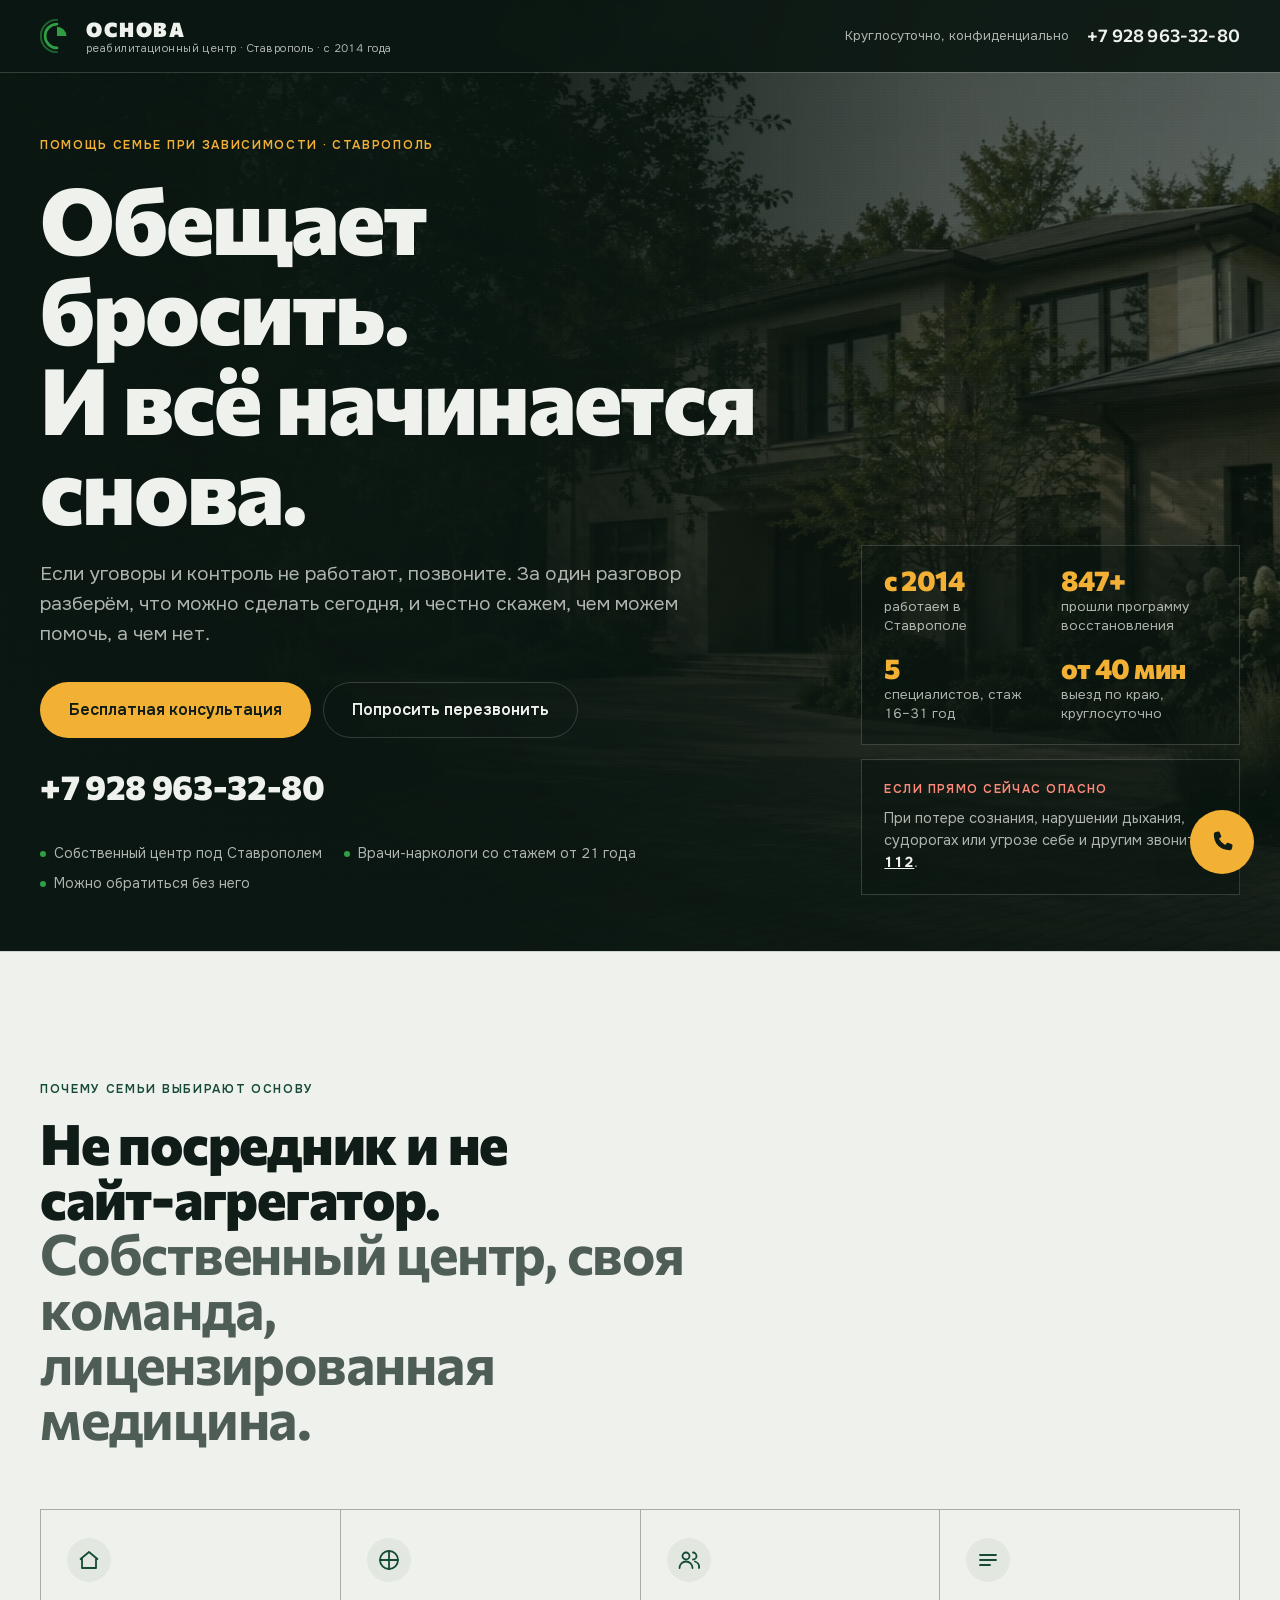
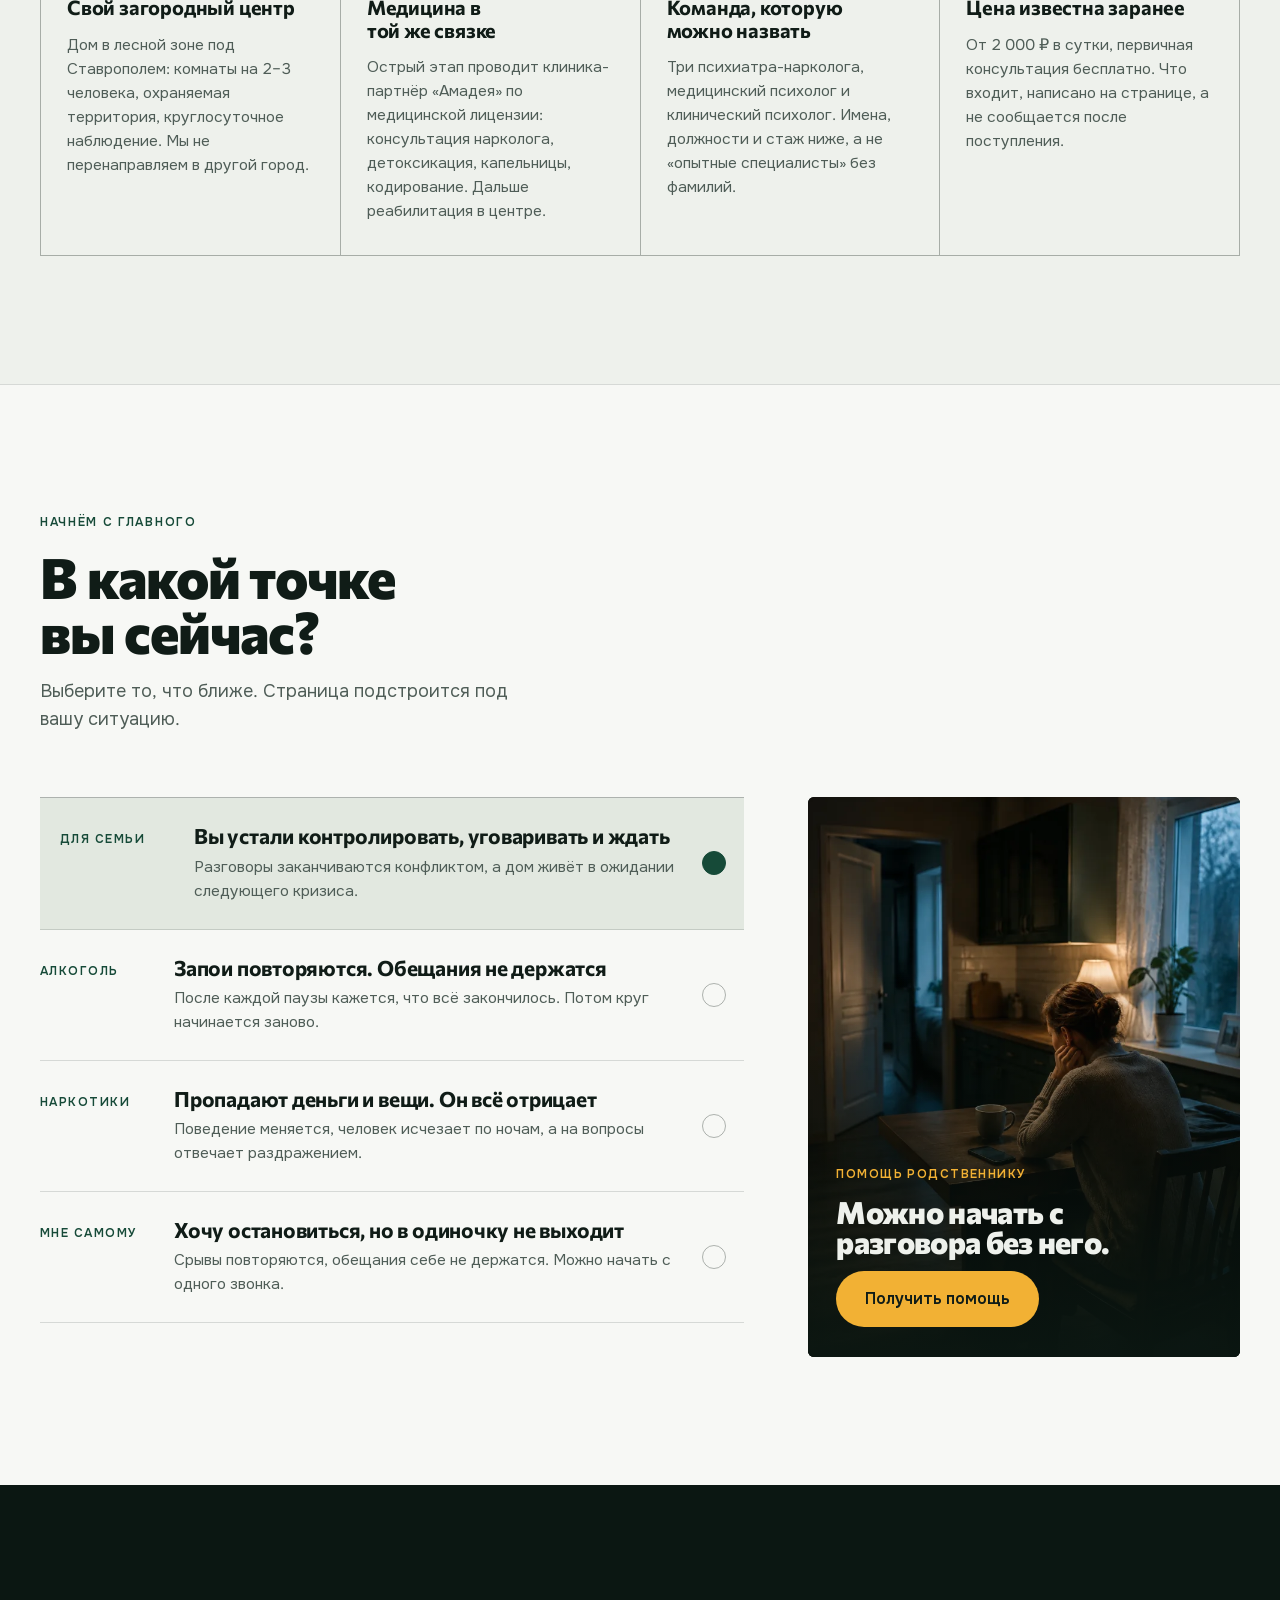
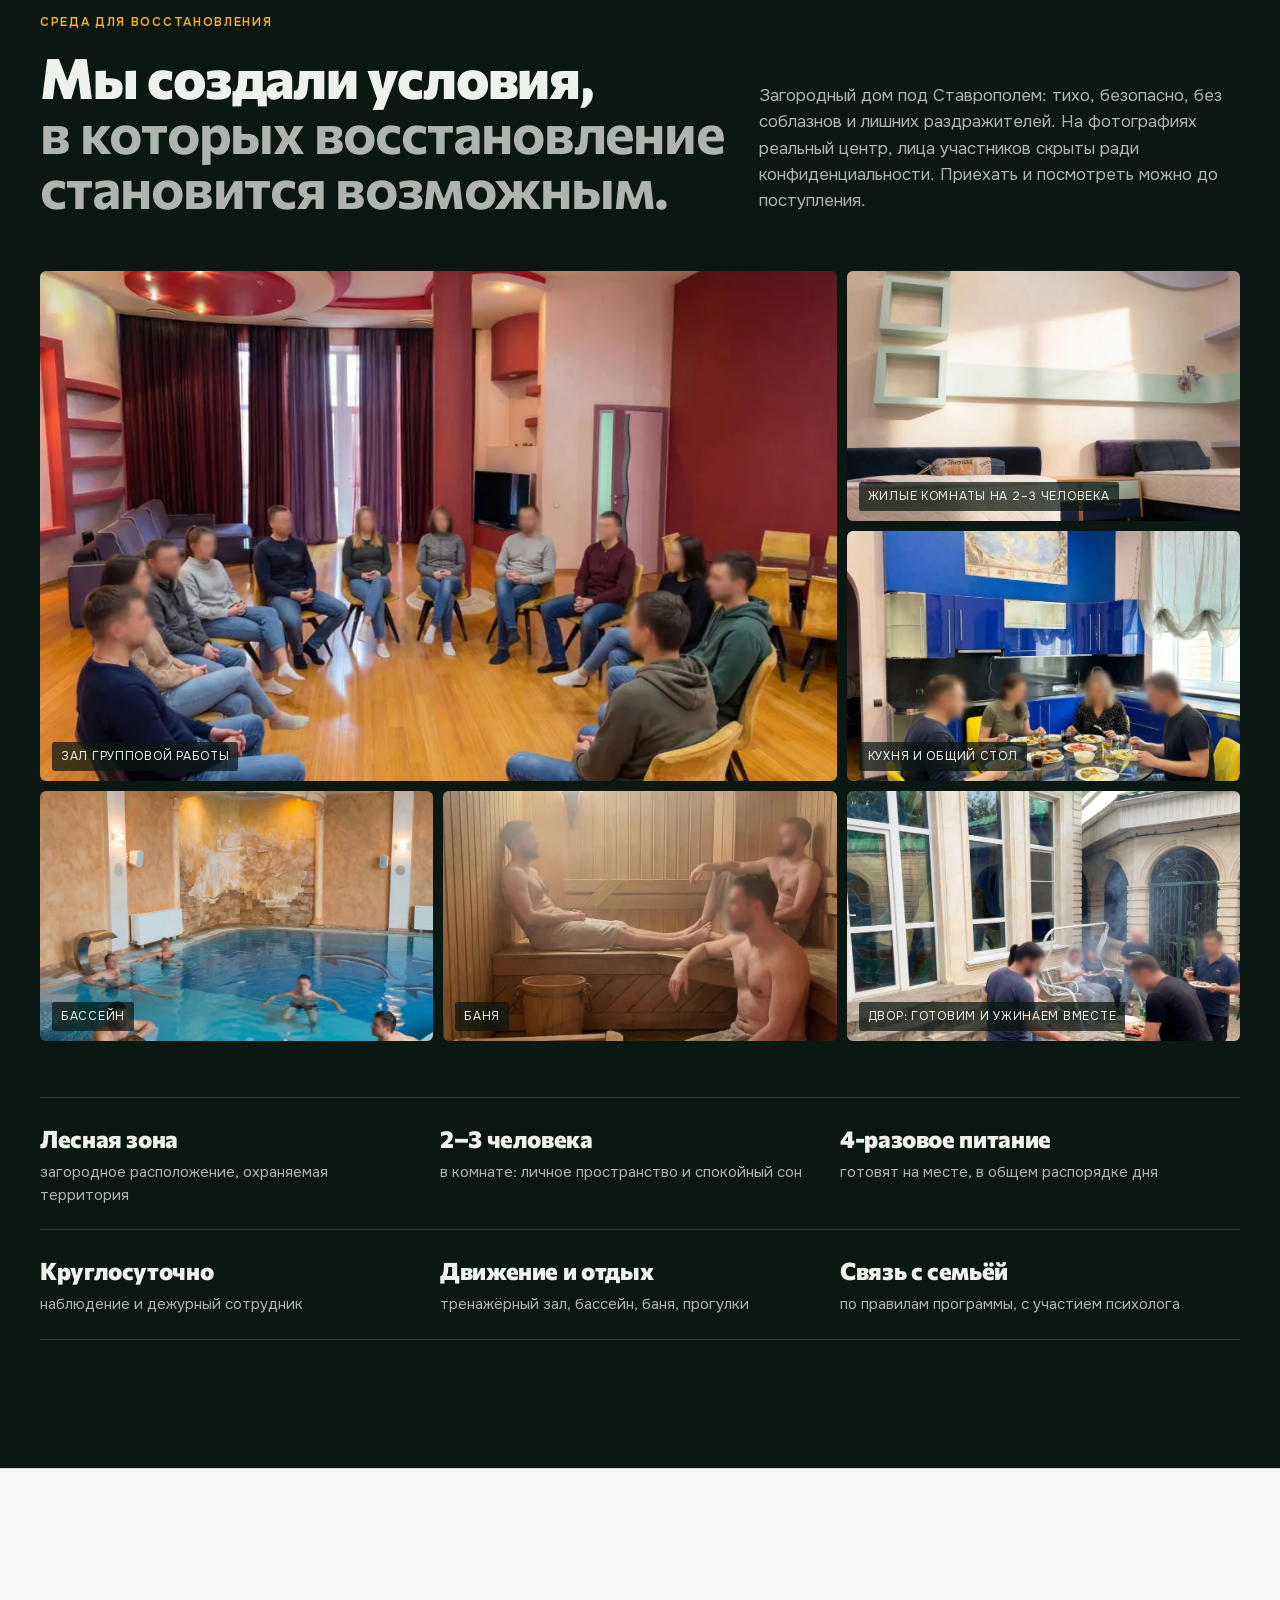
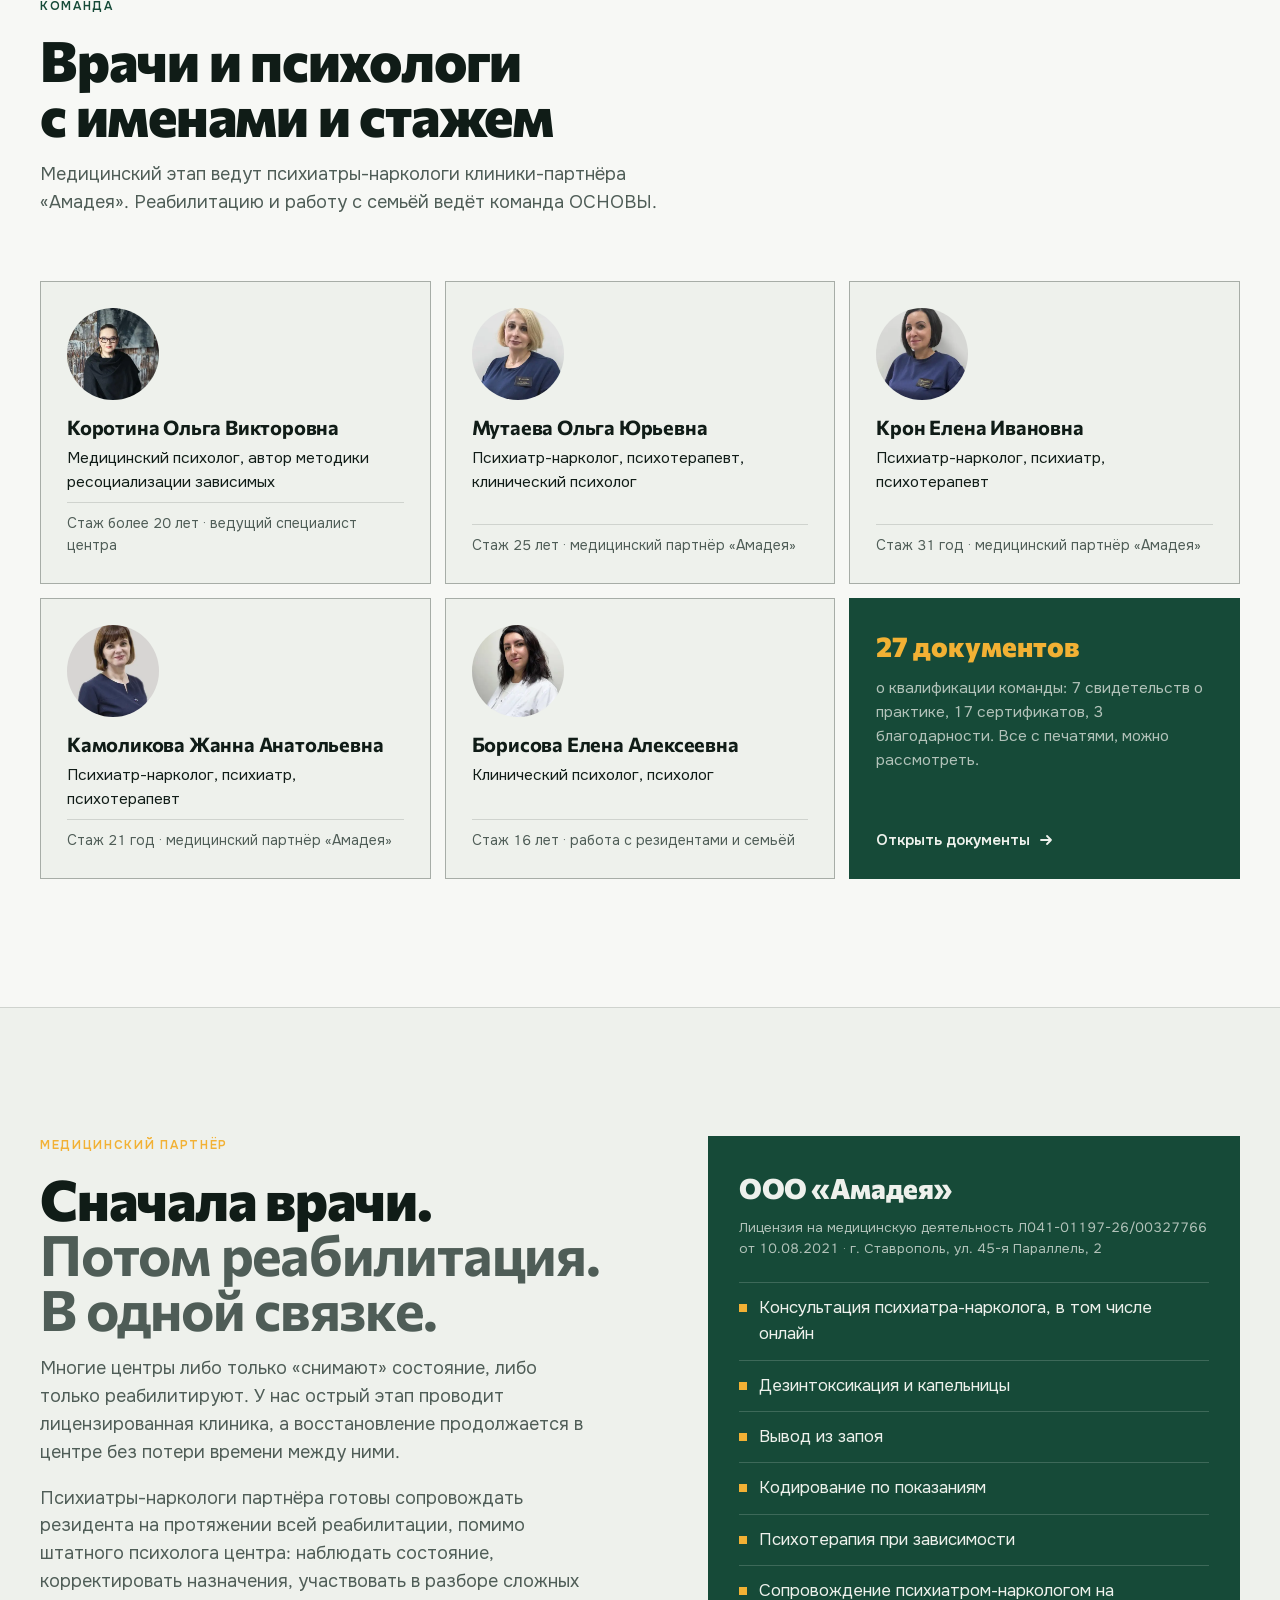
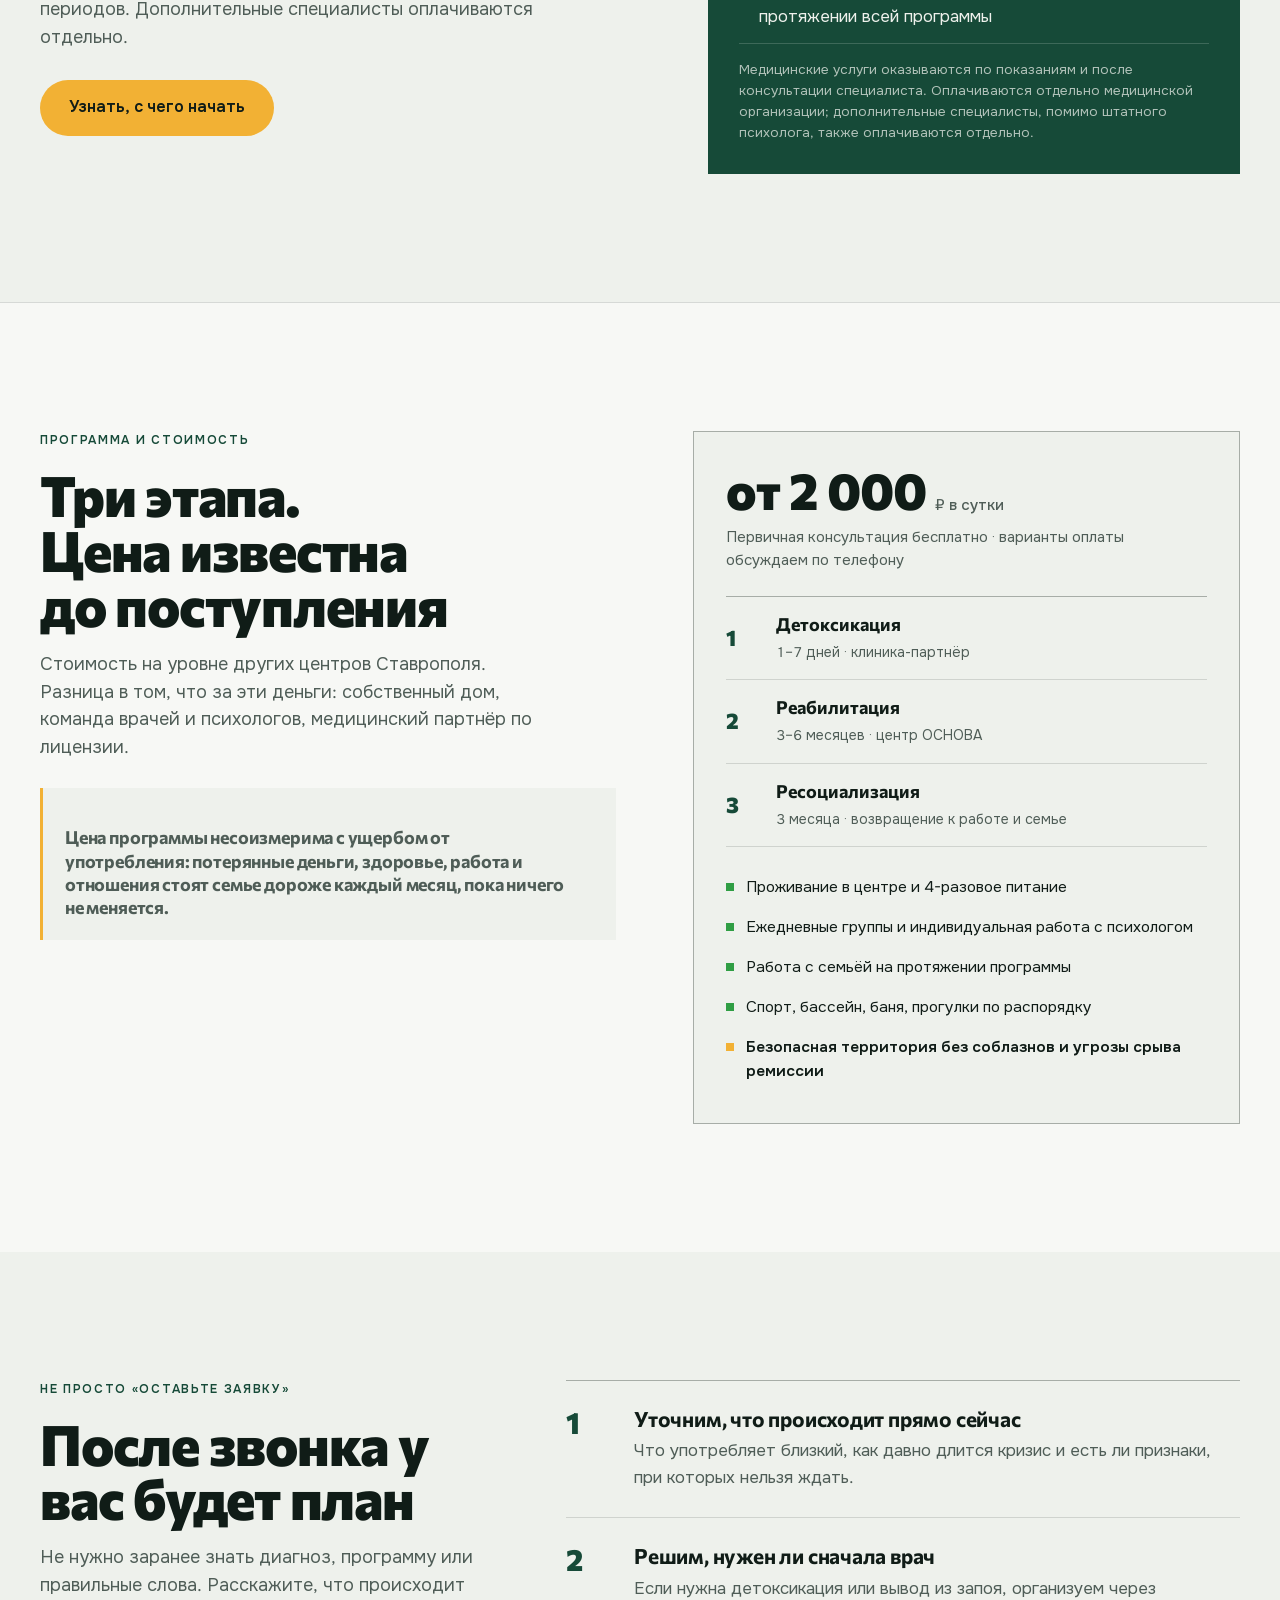
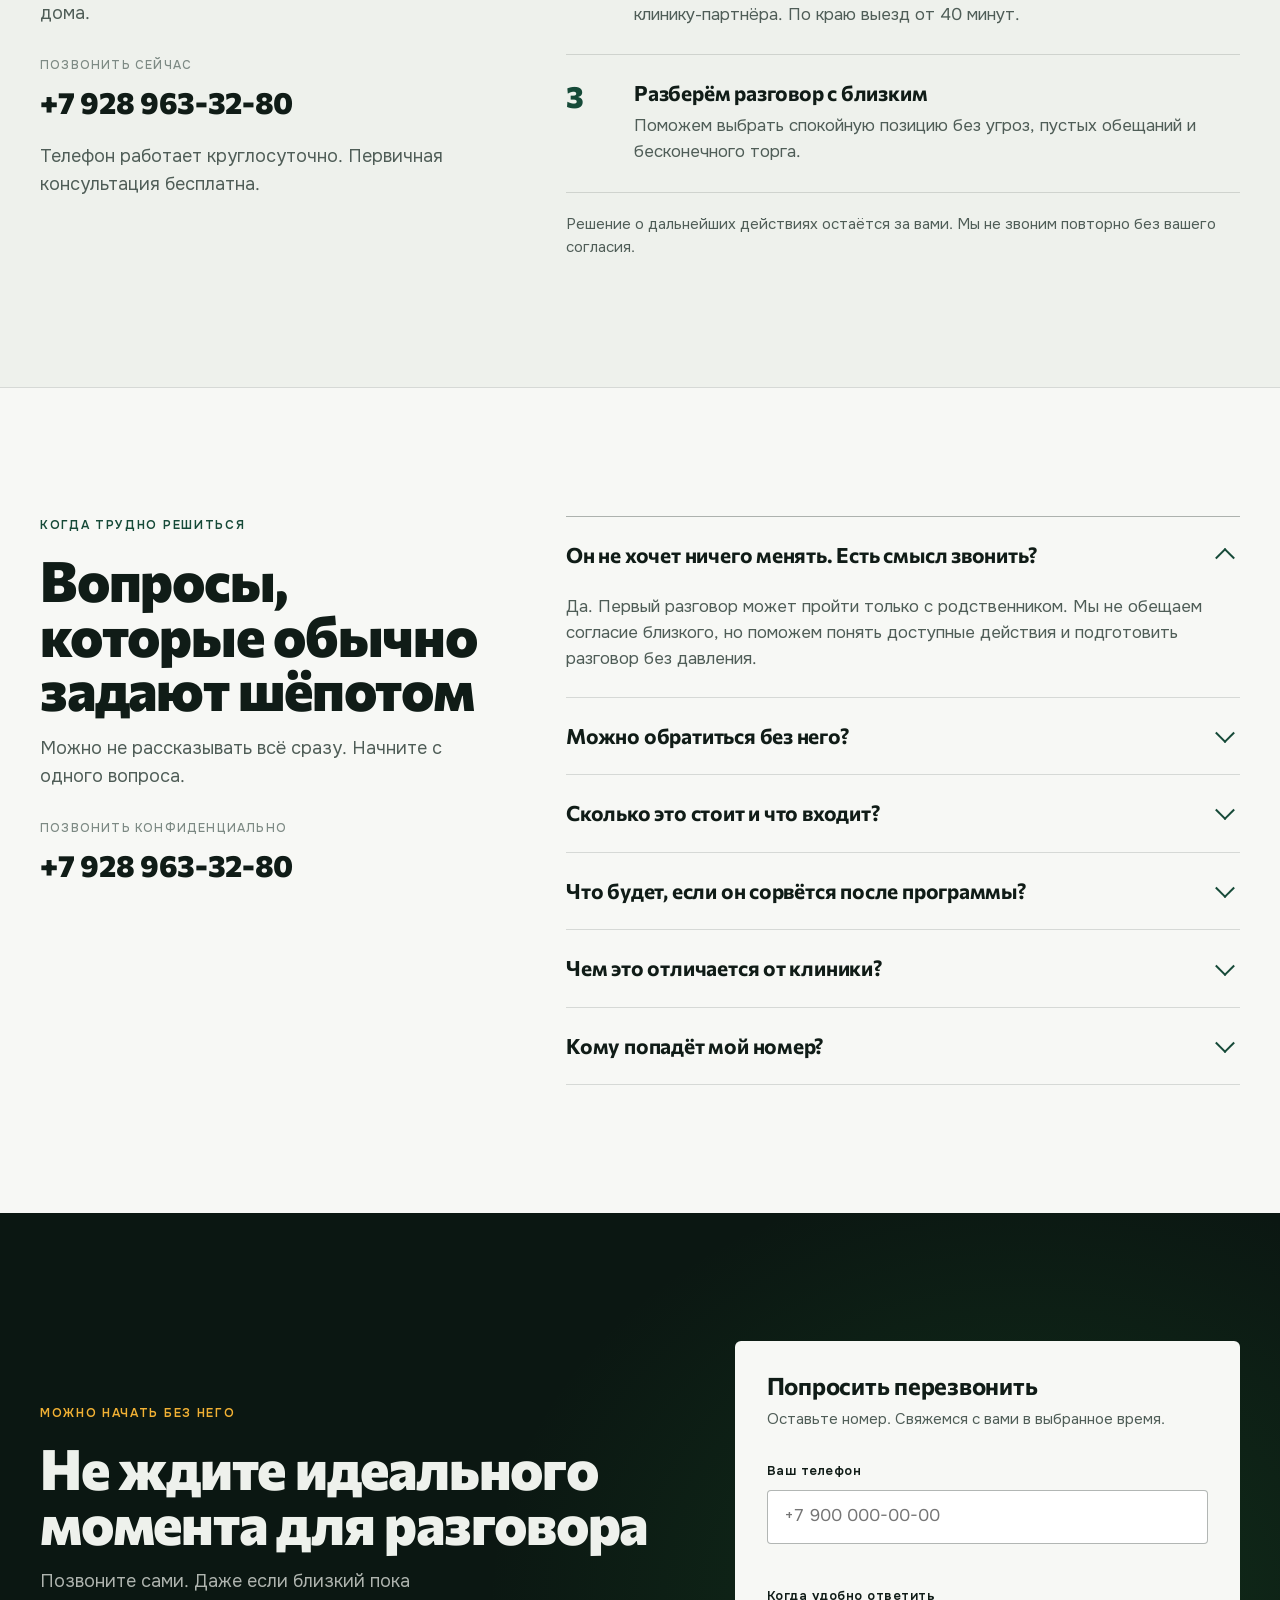
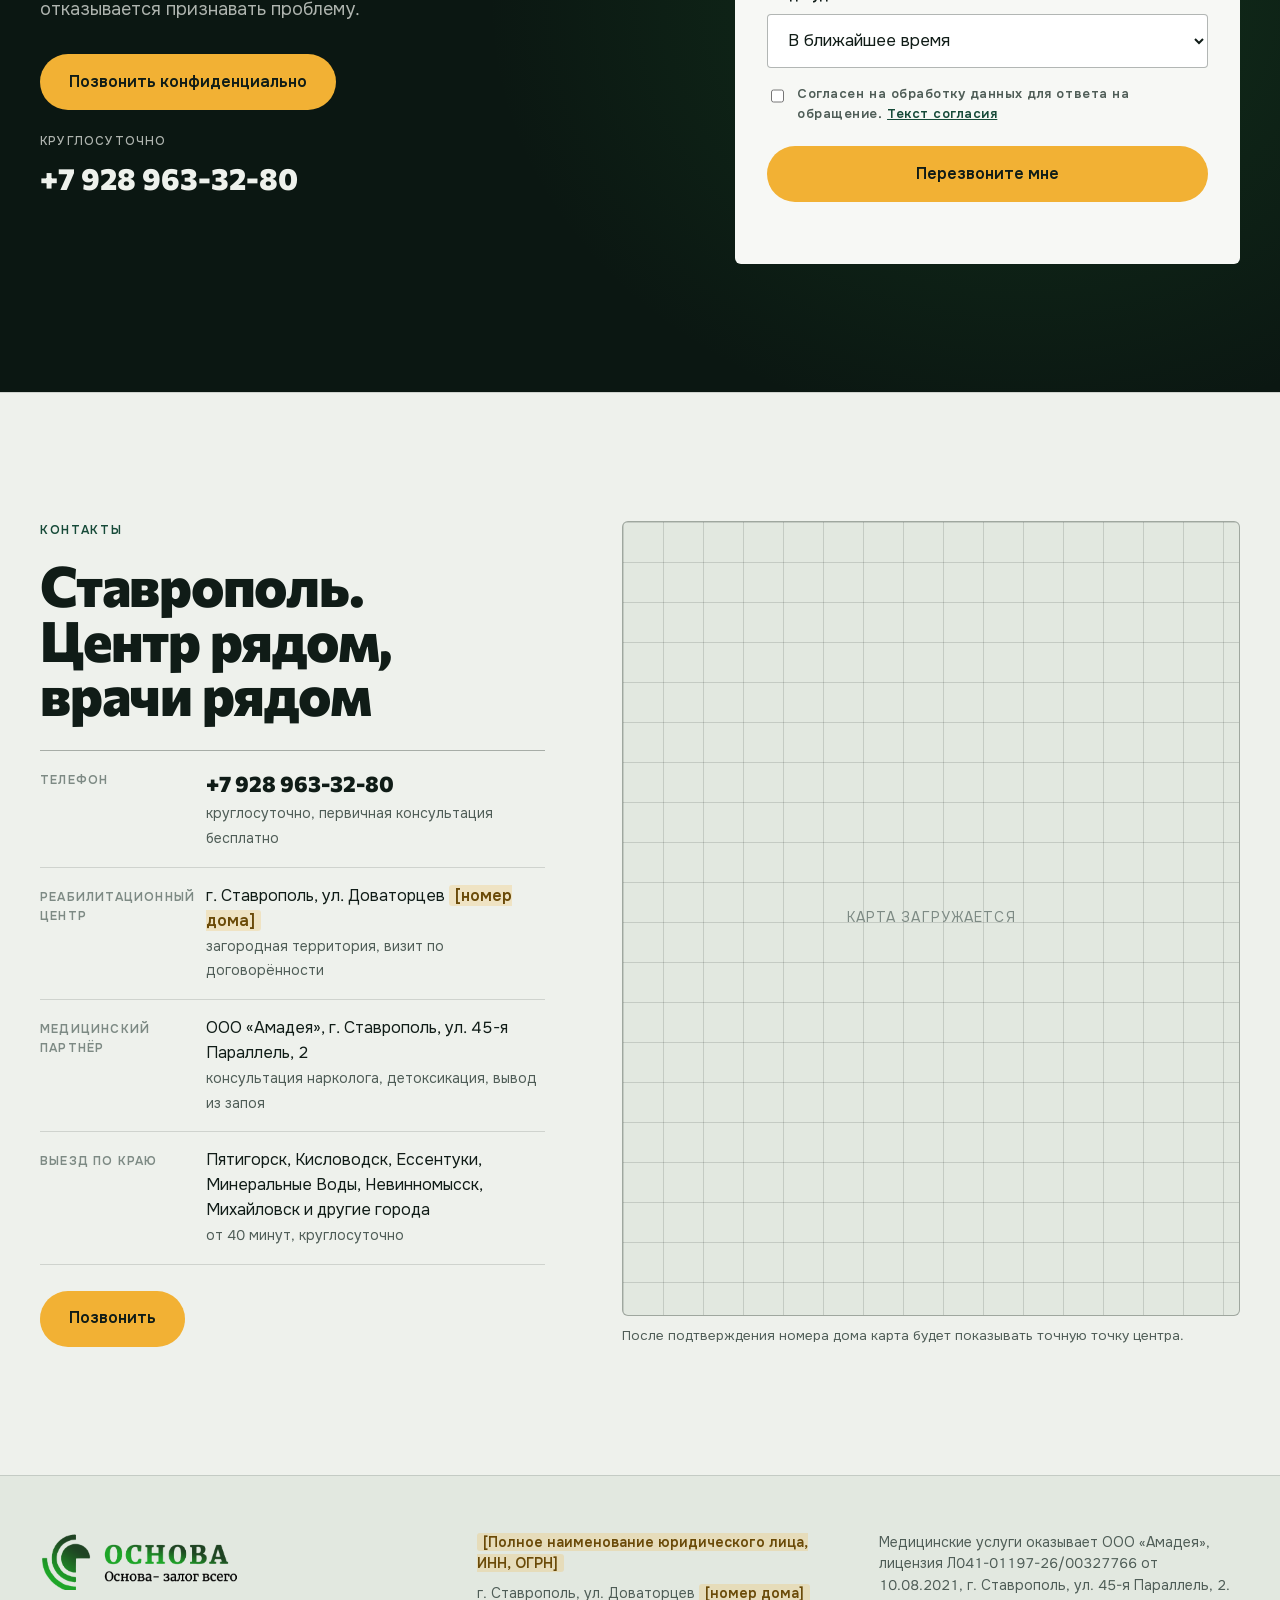
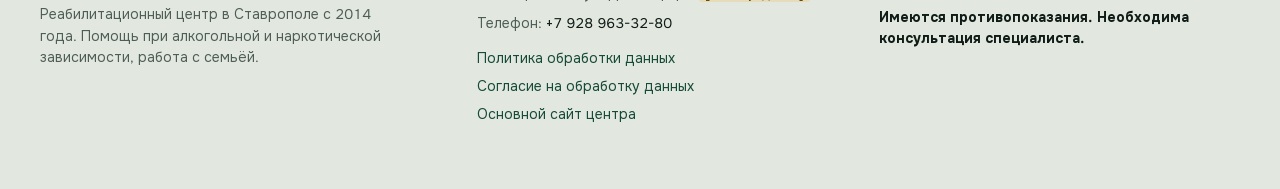
==== commit 226a6696: "Портреты всех специалистов и пульсирующая кнопка звонка" ====
--- a/index.html
+++ b/index.html
@@ -14,7 +14,7 @@
   <link rel="preload" href="assets/fonts/onest-latin.woff2" as="font" type="font/woff2" crossorigin>
   <link rel="preload" href="assets/images/hero-architecture.webp" as="image" type="image/webp" fetchpriority="high">
   <link rel="stylesheet" href="https://fonts.googleapis.com/css2?family=Commissioner:wght@500;700;800;900&display=swap">
-  <link rel="stylesheet" href="styles.css?v=3">
+  <link rel="stylesheet" href="styles.css?v=4">
   <script>document.documentElement.classList.add("js");</script>
 </head>
 <body data-case="family">
@@ -216,25 +216,25 @@
             <p class="team-meta">Стаж более 20 лет · ведущий специалист центра</p>
           </li>
           <li class="team-card">
-            <span class="team-avatar" aria-hidden="true">ОМ</span>
+            <img class="team-photo" src="assets/images/mutaeva.webp" width="360" height="360" loading="lazy" alt="Ольга Юрьевна Мутаева">
             <h3>Мутаева Ольга Юрьевна</h3>
             <p class="team-role">Психиатр-нарколог, психотерапевт, клинический психолог</p>
             <p class="team-meta">Стаж 25 лет · медицинский партнёр «Амадея»</p>
           </li>
           <li class="team-card">
-            <span class="team-avatar" aria-hidden="true">ЕК</span>
+            <img class="team-photo" src="assets/images/kron.webp" width="360" height="360" loading="lazy" alt="Елена Ивановна Крон">
             <h3>Крон Елена Ивановна</h3>
             <p class="team-role">Психиатр-нарколог, психиатр, психотерапевт</p>
             <p class="team-meta">Стаж 31 год · медицинский партнёр «Амадея»</p>
           </li>
           <li class="team-card">
-            <span class="team-avatar" aria-hidden="true">ЖК</span>
+            <img class="team-photo" src="assets/images/kamolikova.webp" width="360" height="360" loading="lazy" alt="Жанна Анатольевна Камоликова">
             <h3>Камоликова Жанна Анатольевна</h3>
             <p class="team-role">Психиатр-нарколог, психиатр, психотерапевт</p>
             <p class="team-meta">Стаж 21 год · медицинский партнёр «Амадея»</p>
           </li>
           <li class="team-card">
-            <span class="team-avatar" aria-hidden="true">ЕБ</span>
+            <img class="team-photo" src="assets/images/borisova.webp" width="360" height="360" loading="lazy" alt="Елена Алексеевна Борисова">
             <h3>Борисова Елена Алексеевна</h3>
             <p class="team-role">Клинический психолог, психолог</p>
             <p class="team-meta">Стаж 16 лет · работа с резидентами и семьёй</p>
@@ -470,10 +470,18 @@
 
   <div class="mobile-callbar" data-mobile-callbar>
     <a href="tel:+79289633280" data-phone-link>
+      <span class="callbar-icon" aria-hidden="true"><svg viewBox="0 0 24 24" width="22" height="22"><path d="M6.6 3.4 8.9 3a1 1 0 0 1 1.1.6l1.3 3.2a1 1 0 0 1-.3 1.2L9.4 9.3a12.7 12.7 0 0 0 5.3 5.3l1.3-1.6a1 1 0 0 1 1.2-.3l3.2 1.3a1 1 0 0 1 .6 1.1l-.4 2.3a2 2 0 0 1-2 1.6C10.4 19 5 13.6 5 5.4a2 2 0 0 1 1.6-2Z" fill="currentColor"/></svg></span>
       <span>Бесплатная консультация</span>
       <strong>+7 928 963-32-80</strong>
     </a>
   </div>
+
+  <a class="call-fab" href="tel:+79289633280" data-phone-link data-call-fab aria-label="Позвонить: бесплатная консультация">
+    <span class="call-fab-ring" aria-hidden="true"></span>
+    <span class="call-fab-ring call-fab-ring-2" aria-hidden="true"></span>
+    <span class="call-fab-btn" aria-hidden="true"><svg viewBox="0 0 24 24" width="28" height="28"><path d="M6.6 3.4 8.9 3a1 1 0 0 1 1.1.6l1.3 3.2a1 1 0 0 1-.3 1.2L9.4 9.3a12.7 12.7 0 0 0 5.3 5.3l1.3-1.6a1 1 0 0 1 1.2-.3l3.2 1.3a1 1 0 0 1 .6 1.1l-.4 2.3a2 2 0 0 1-2 1.6C10.4 19 5 13.6 5 5.4a2 2 0 0 1 1.6-2Z" fill="currentColor"/></svg></span>
+    <span class="call-fab-label">Позвонить<small>бесплатная консультация</small></span>
+  </a>
 
   <dialog class="call-dialog" data-call-dialog aria-labelledby="call-dialog-title">
     <button class="call-dialog-close" type="button" data-call-dialog-close aria-label="Закрыть">
@@ -538,6 +546,6 @@
   </dialog>
 
   <script src="config.js?v=1"></script>
-  <script src="script.js?v=3" defer></script>
+  <script src="script.js?v=4" defer></script>
 </body>
 </html>
--- a/styles.css
+++ b/styles.css
@@ -186,7 +186,7 @@
 .team { background: var(--card); border-top: 1px solid var(--line); }
 .team-grid { display: grid; grid-template-columns: repeat(3, minmax(0, 1fr)); gap: 14px; }
 .team-card { padding: 26px; border: 1px solid var(--line-strong); background: var(--ground); display: flex; flex-direction: column; gap: 8px; }
-.team-photo { width: 72px; height: 72px; border-radius: 50%; object-fit: cover; object-position: center top; margin-bottom: 8px; }
+.team-photo { width: 92px; height: 92px; border-radius: 50%; object-fit: cover; object-position: center top; margin-bottom: 8px; }
 .team-avatar { width: 56px; height: 56px; border-radius: 50%; background: var(--forest); color: var(--on-deep); display: grid; place-items: center; font-family: var(--f-display); font-weight: 800; font-size: 18px; letter-spacing: 0.04em; margin-bottom: 8px; }
 .team-card h3 { font-size: 20px; }
 .team-role { color: var(--ink); font-size: 15.5px; }
@@ -346,6 +346,25 @@
 .mobile-callbar a { display: flex; align-items: center; justify-content: space-between; gap: 12px; min-height: 52px; padding: 0 18px; background: var(--signal); color: var(--ink); border-radius: 999px; text-decoration: none; font-weight: 600; }
 .mobile-callbar strong { font-family: var(--f-display); font-weight: 800; font-size: 18px; }
 
+/* Плавающая трубка */
+.call-fab { position: fixed; right: 26px; bottom: 26px; z-index: 44; display: flex; align-items: center; gap: 12px; text-decoration: none; color: var(--ink); opacity: 0; transform: translateY(24px) scale(0.9); pointer-events: none; transition: opacity 320ms ease, transform 420ms var(--ease-out); }
+.call-fab.is-visible { opacity: 1; transform: none; pointer-events: auto; }
+.call-fab-btn { position: relative; z-index: 2; width: 64px; height: 64px; border-radius: 50%; background: var(--signal); color: var(--ink); display: grid; place-items: center; box-shadow: 0 14px 34px rgba(11, 23, 18, 0.35); animation: fab-nudge 7s ease-in-out infinite 3s; }
+.call-fab-btn svg { animation: fab-shake 7s ease-in-out infinite 3s; }
+.call-fab-ring { position: absolute; left: 0; top: 0; width: 64px; height: 64px; border-radius: 50%; border: 2px solid var(--signal); opacity: 0; animation: fab-pulse 2.6s ease-out infinite; }
+.call-fab-ring-2 { animation-delay: 1.3s; }
+.call-fab-label { order: -1; padding: 10px 16px; border-radius: 999px; background: var(--deep); color: var(--on-deep); font-weight: 600; font-size: 14px; line-height: 1.15; display: flex; flex-direction: column; box-shadow: 0 10px 30px rgba(11, 23, 18, 0.3); opacity: 0; transform: translateX(8px); transition: opacity 240ms ease, transform 320ms var(--ease-out); white-space: nowrap; }
+.call-fab-label small { font-weight: 400; font-size: 12px; color: var(--on-deep-2); }
+.call-fab:hover .call-fab-label, .call-fab:focus-visible .call-fab-label, .call-fab.is-nudging .call-fab-label { opacity: 1; transform: none; }
+.call-fab:hover .call-fab-btn { background: var(--signal-2); }
+.callbar-icon { display: grid; place-items: center; width: 36px; height: 36px; border-radius: 50%; background: rgba(11, 23, 18, 0.12); flex: none; }
+.callbar-icon svg { animation: fab-shake 5s ease-in-out infinite 2s; }
+.mobile-callbar a { justify-content: flex-start; }
+.mobile-callbar strong { margin-left: auto; }
+@keyframes fab-pulse { 0% { transform: scale(1); opacity: 0.7; } 100% { transform: scale(2.1); opacity: 0; } }
+@keyframes fab-nudge { 0%, 88%, 100% { transform: scale(1); } 91% { transform: scale(1.08); } 94% { transform: scale(1); } 97% { transform: scale(1.06); } }
+@keyframes fab-shake { 0%, 86%, 100% { transform: rotate(0); } 88% { transform: rotate(-14deg); } 90% { transform: rotate(12deg); } 92% { transform: rotate(-10deg); } 94% { transform: rotate(8deg); } 96% { transform: rotate(-4deg); } }
+
 /* Диалог */
 .call-dialog { width: min(480px, calc(100vw - 32px)); border: 0; border-radius: var(--r-media); padding: 36px 32px 28px; background: var(--card); color: var(--ink); box-shadow: 0 30px 80px rgba(0, 0, 0, 0.35); }
 .call-dialog::backdrop { background: rgba(11, 23, 18, 0.7); backdrop-filter: blur(4px); }
@@ -373,6 +392,8 @@
   *, *::before, *::after { animation-duration: 0.01ms !important; animation-iteration-count: 1 !important; transition-duration: 0.01ms !important; }
   .js.js-motion [data-reveal] { opacity: 1; transform: none; }
   .js.js-motion [data-reveal-stagger] > * { opacity: 1; transform: none; }
+  .call-fab-ring { display: none; }
+  .call-fab { opacity: 1; transform: none; pointer-events: auto; }
   }
 
 /* Планшет и телефон */
@@ -418,5 +439,6 @@
   .program-card, .partner-card { padding: 22px 18px; }
   .callback-form { padding: 24px 20px; }
   .mobile-callbar { display: block; }
+  .call-fab { display: none; }
   .site-footer { padding-bottom: 140px; }
 }
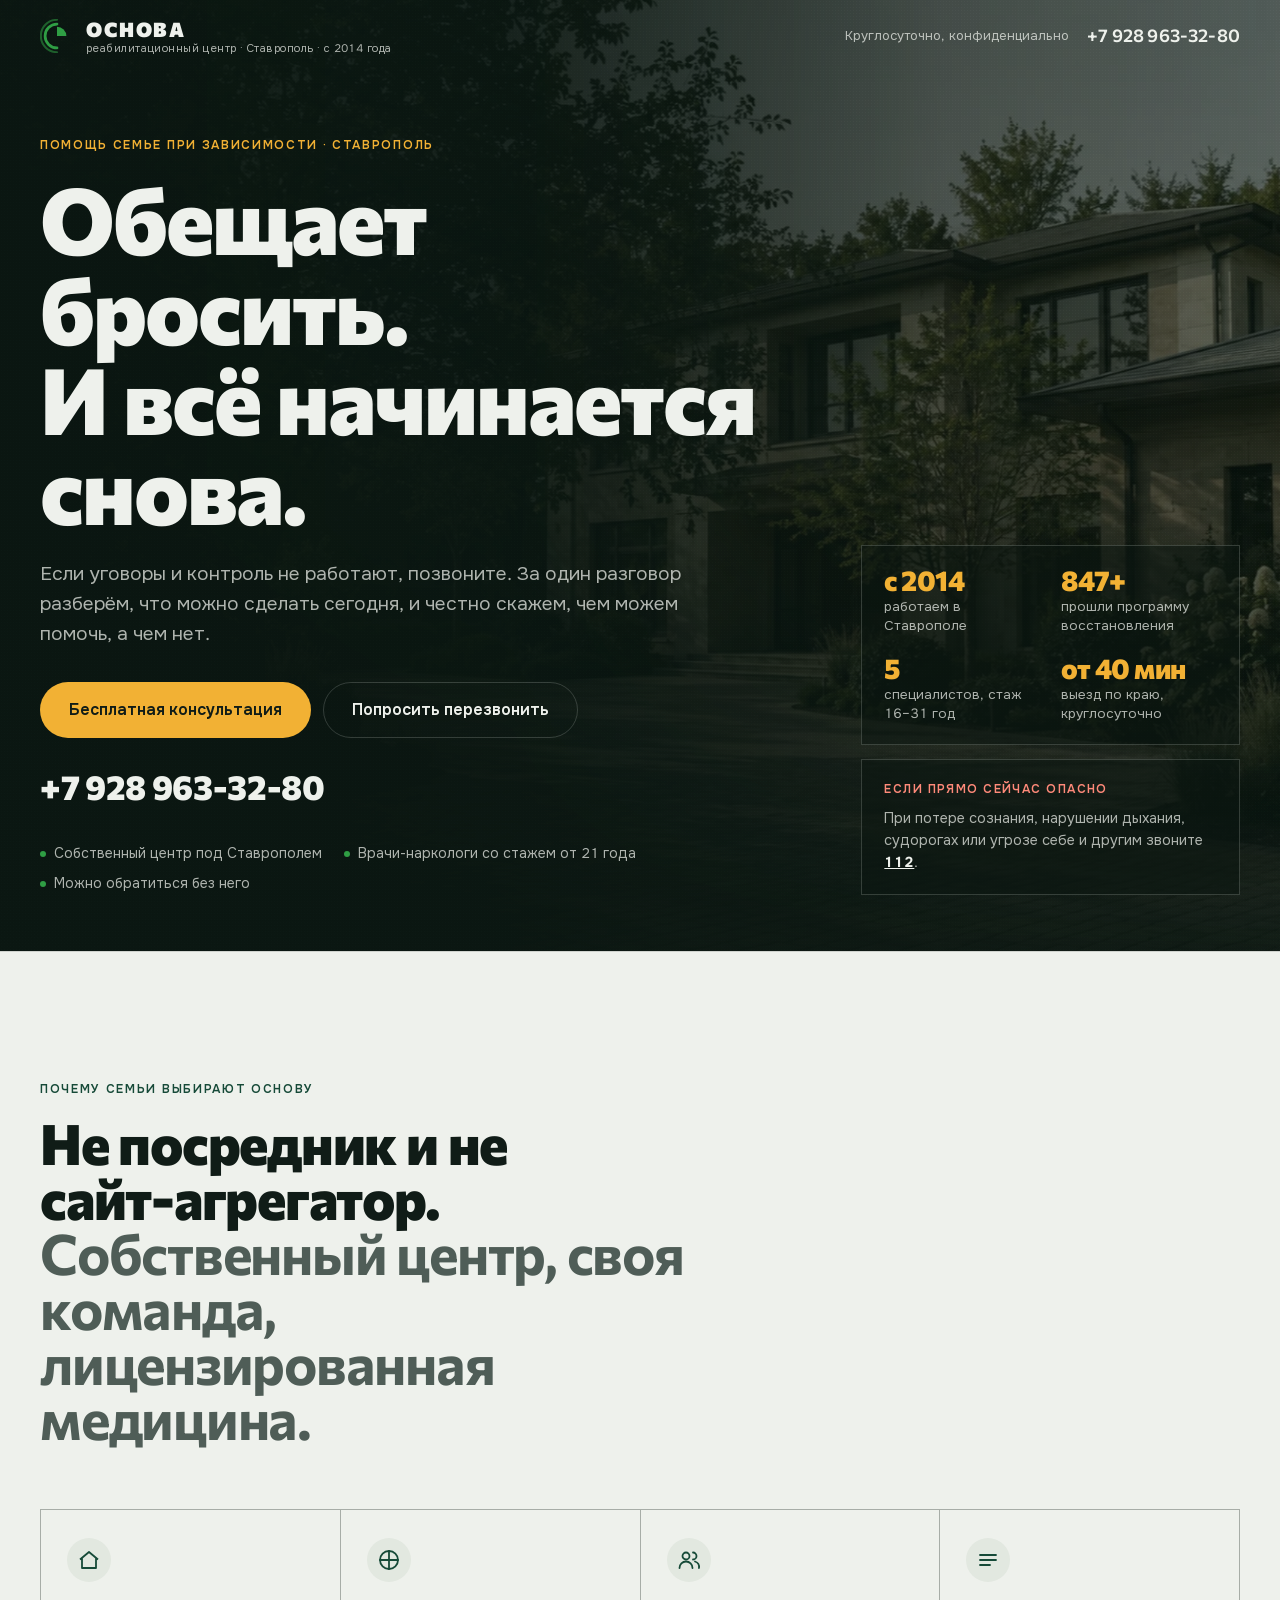
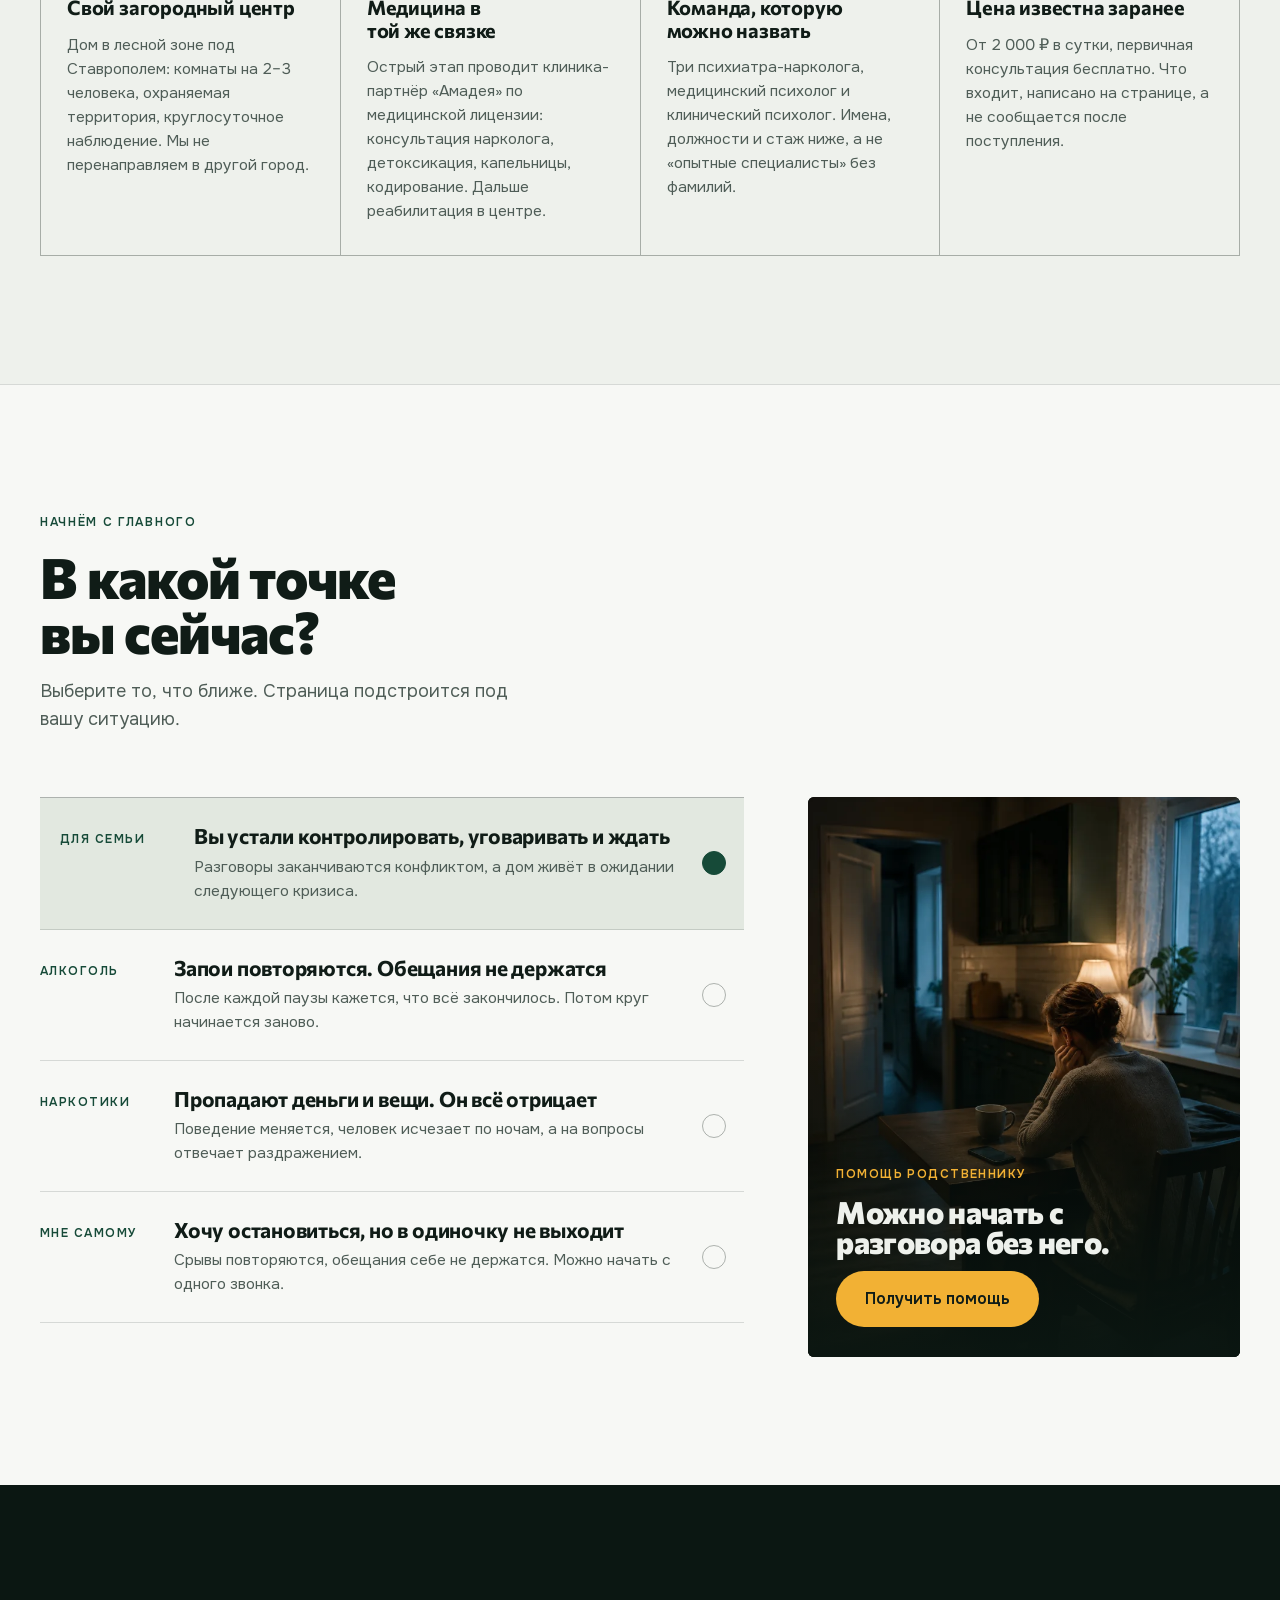
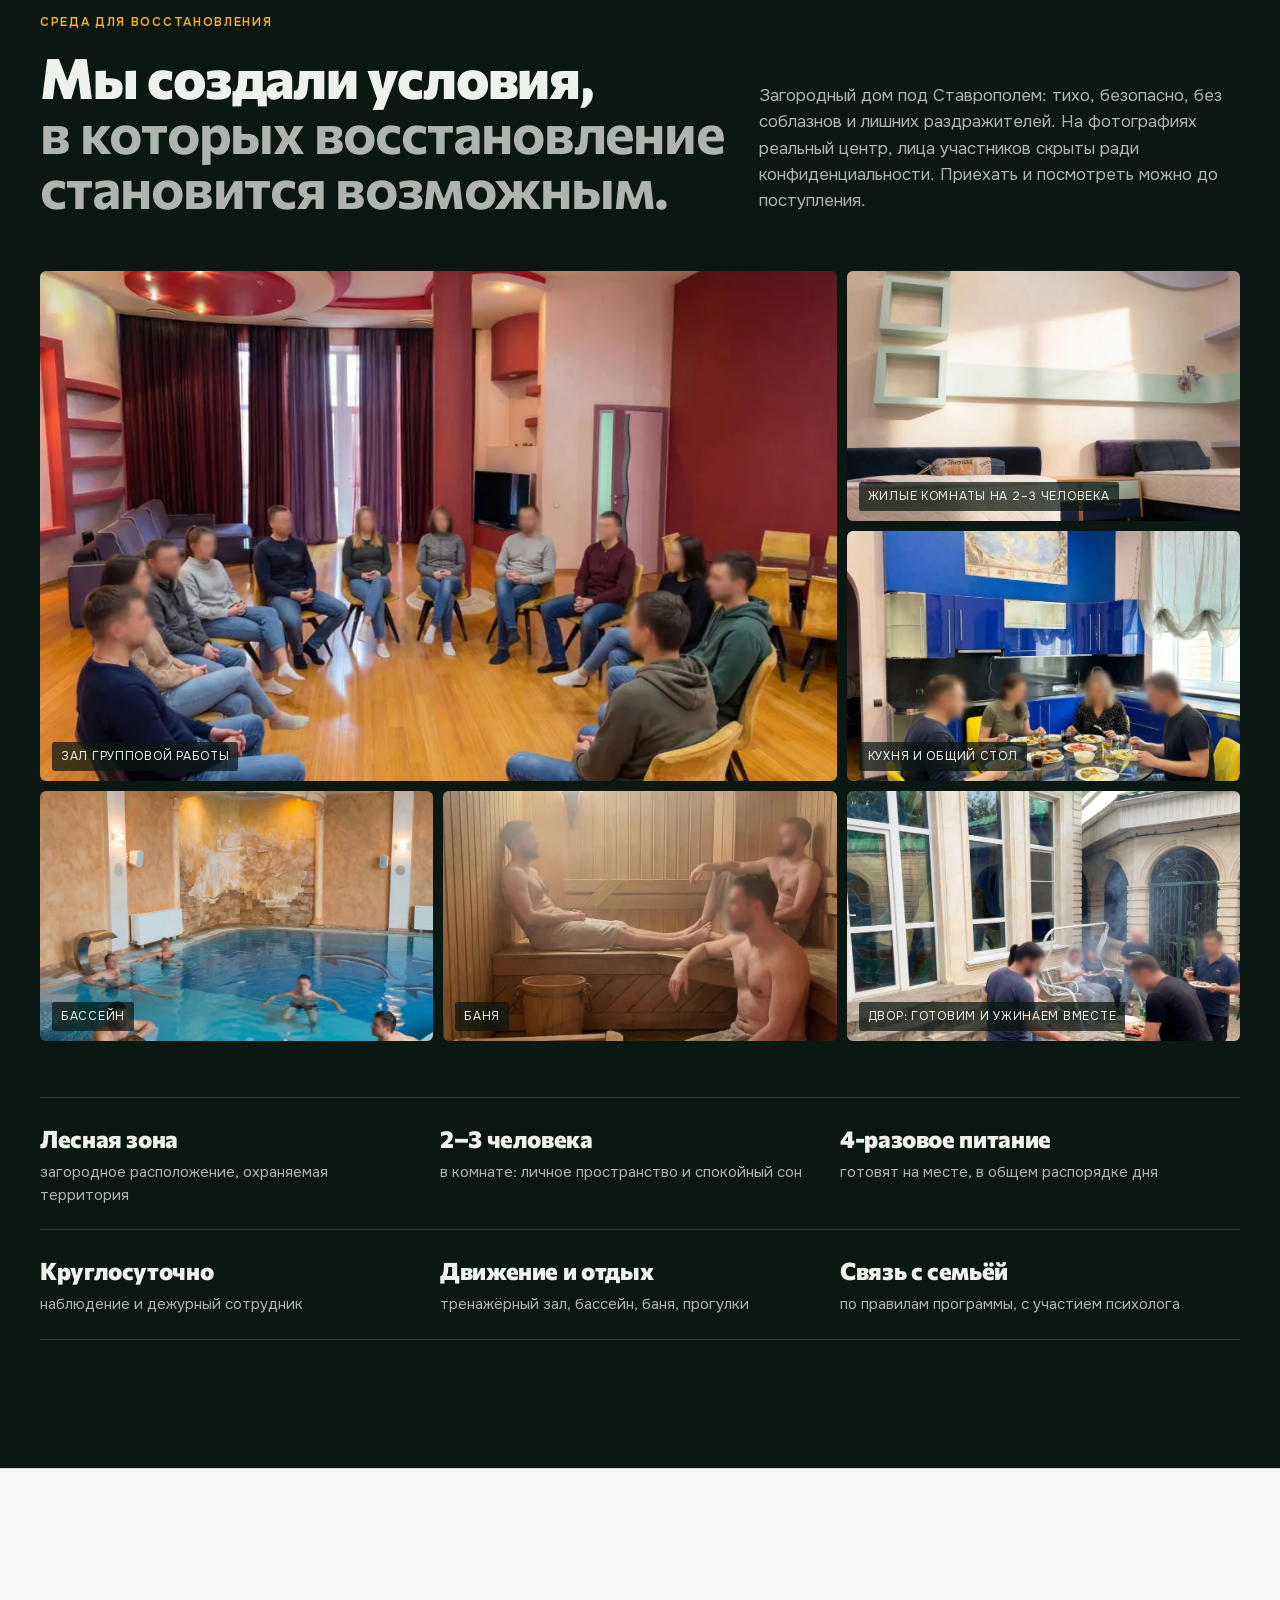
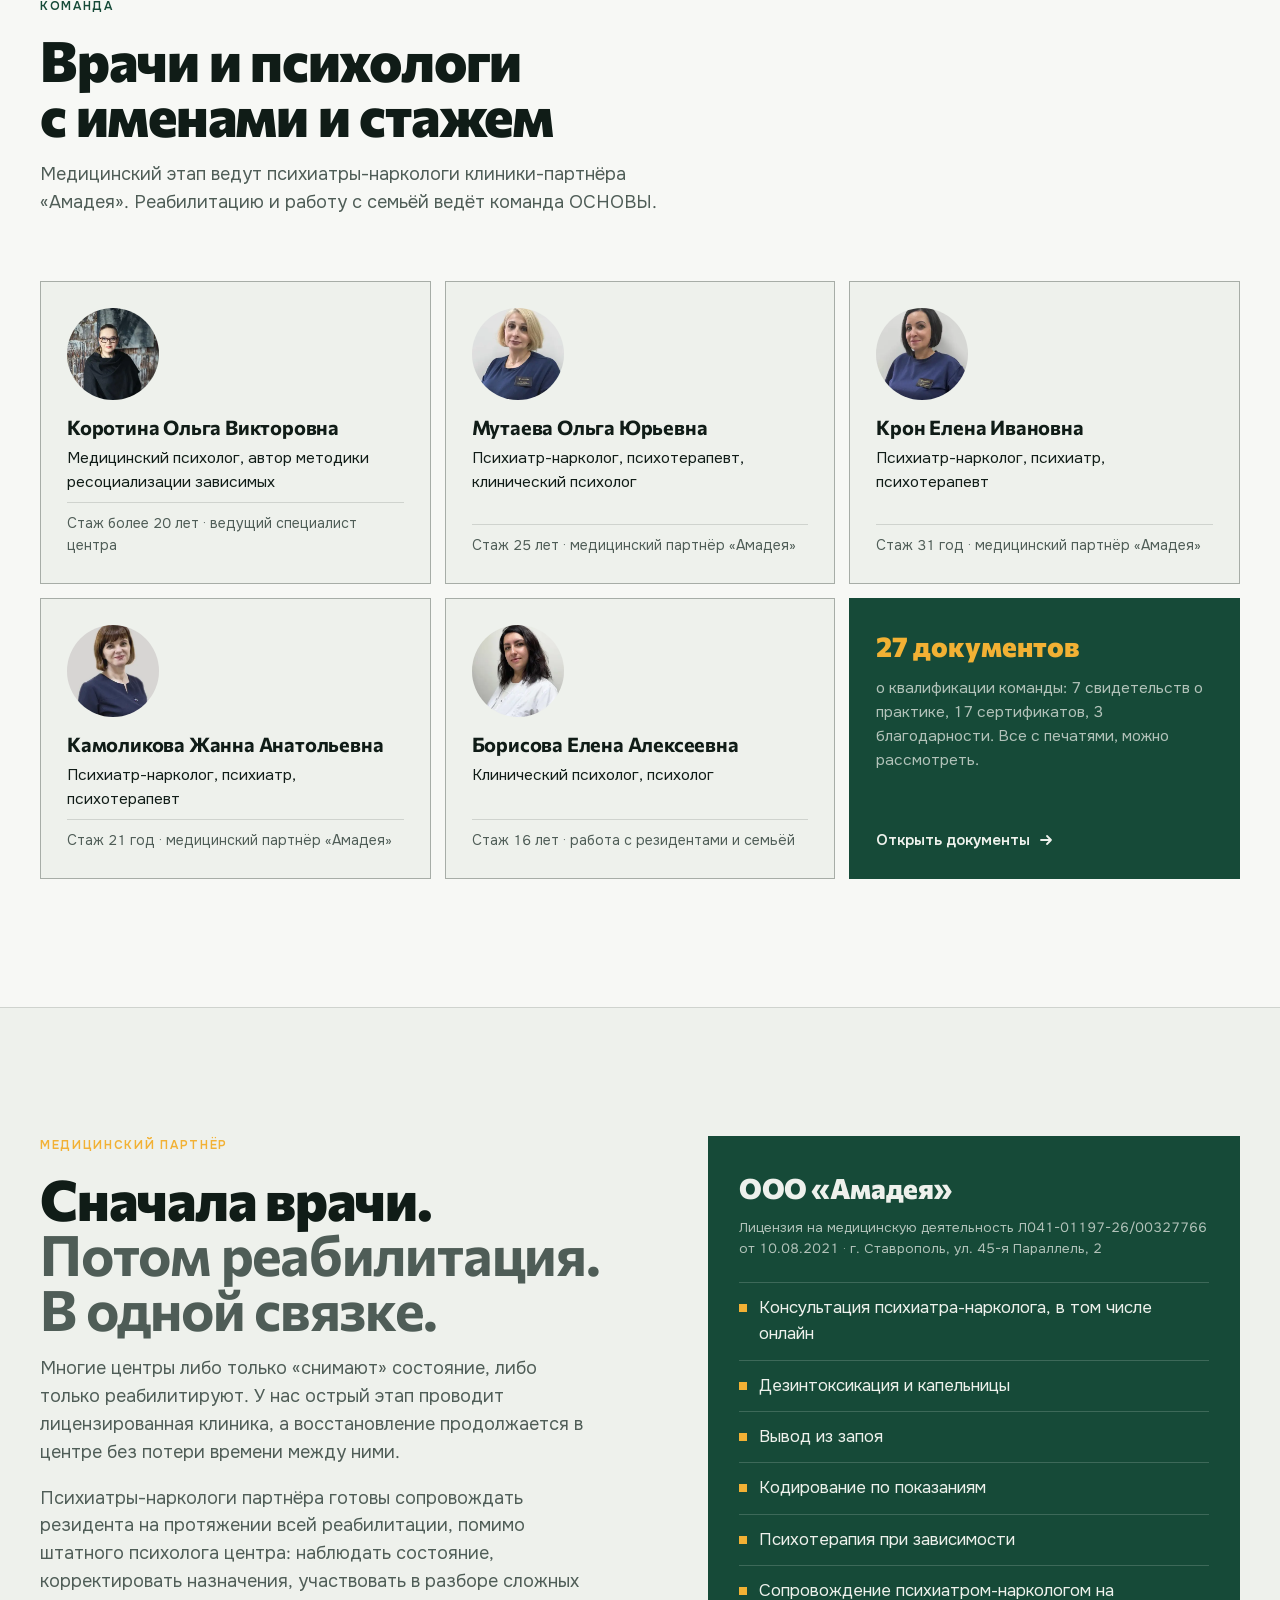
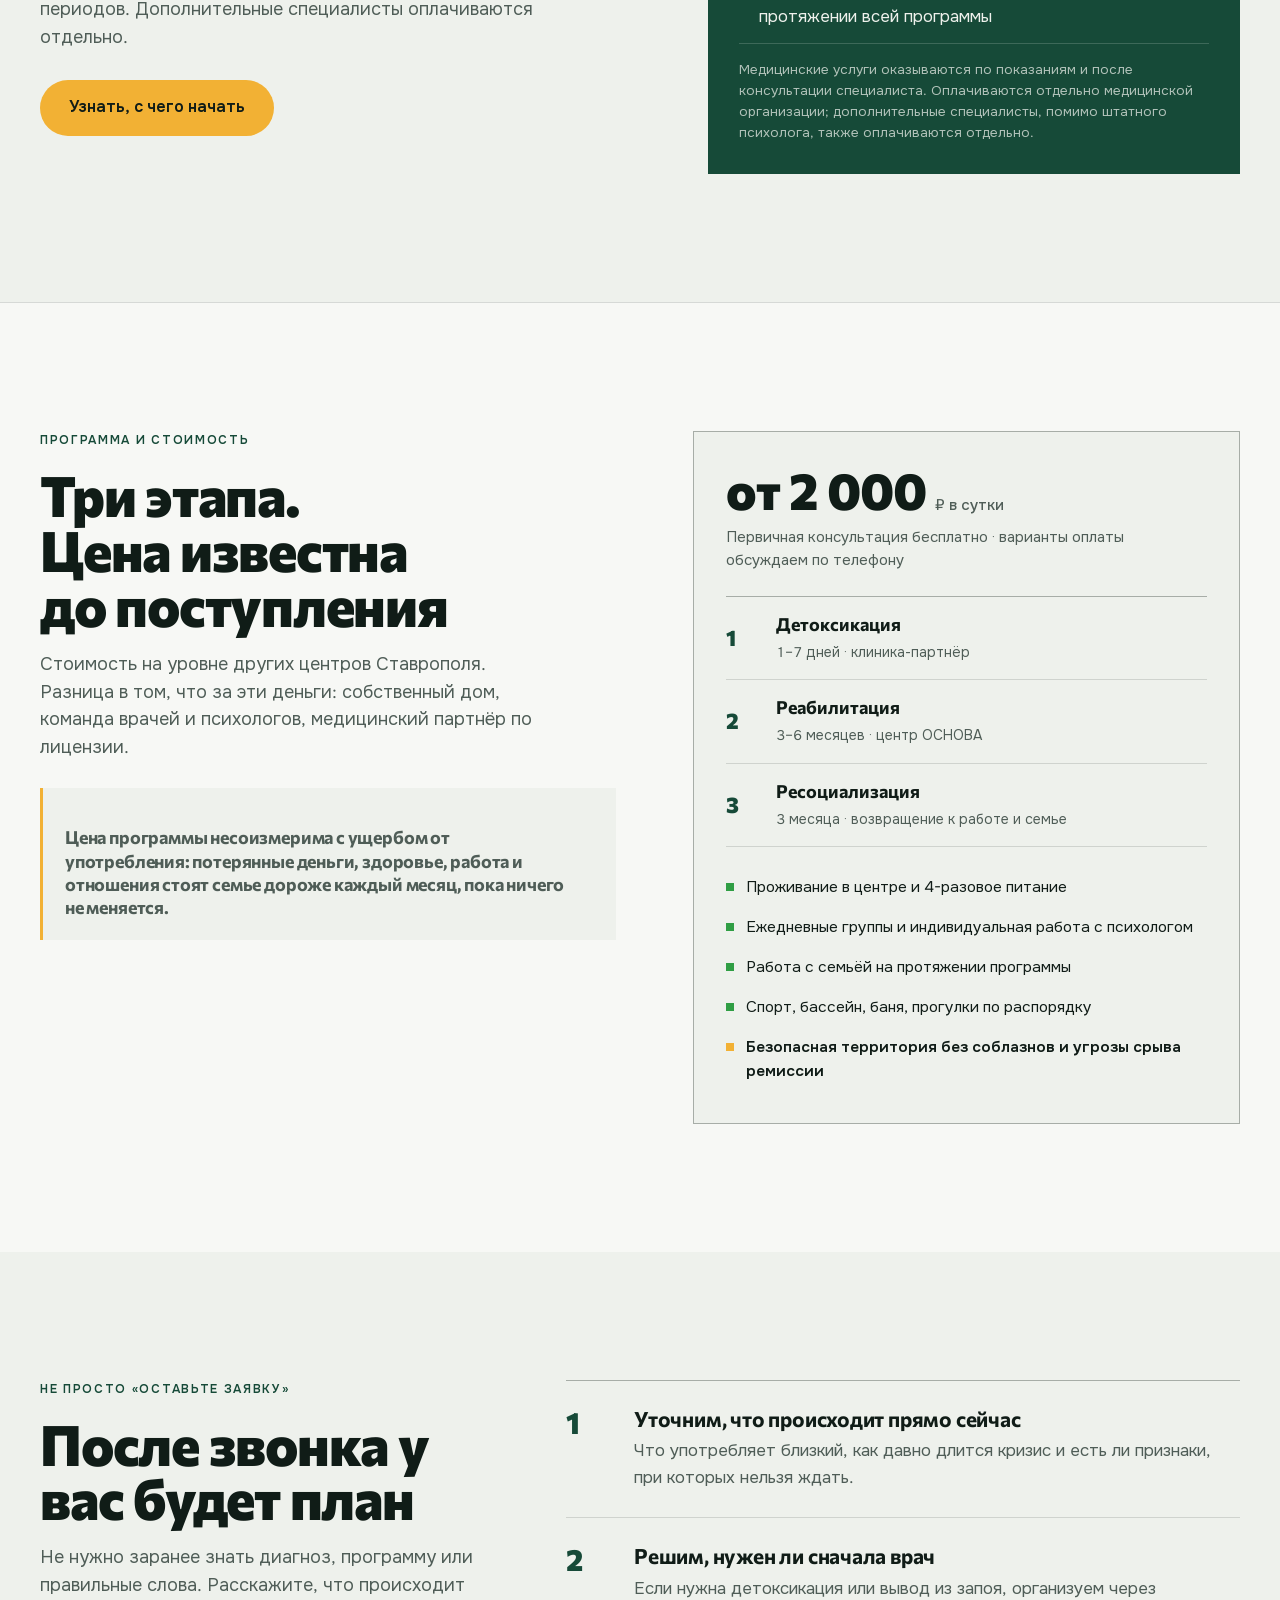
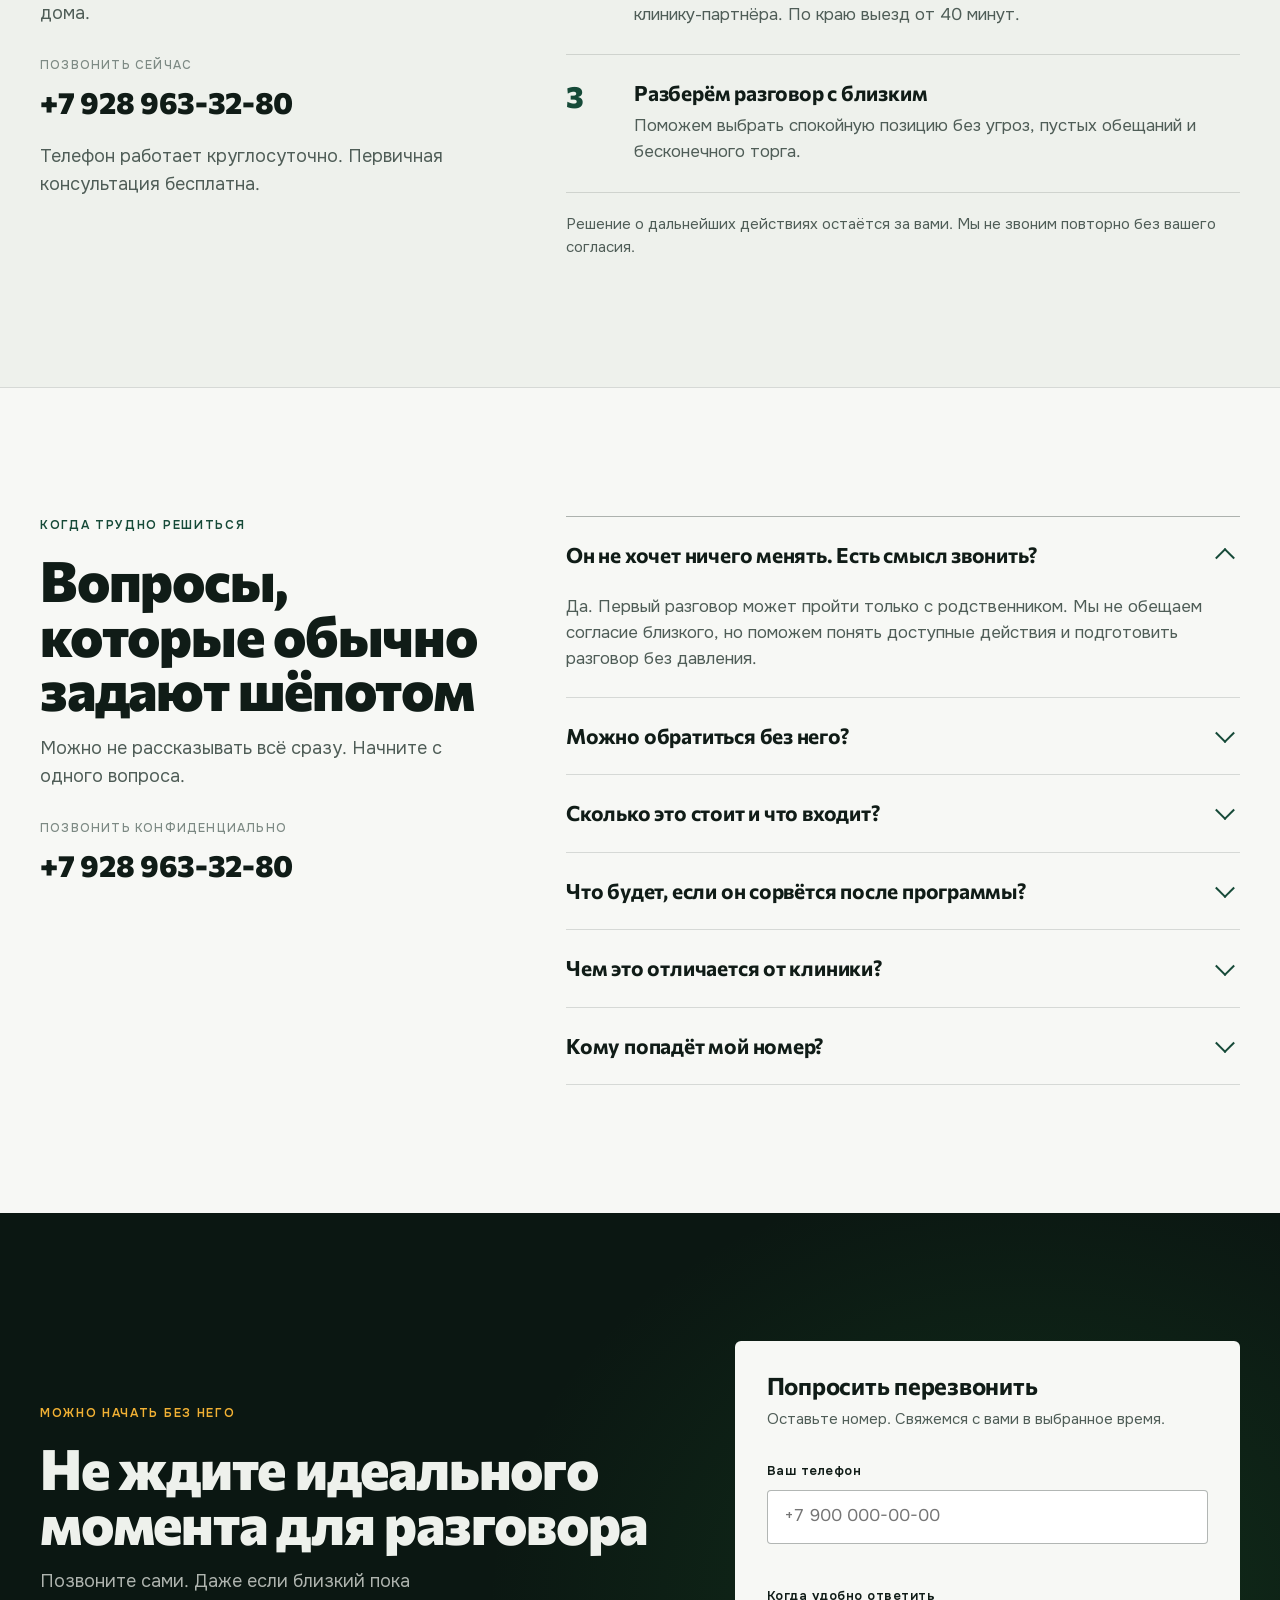
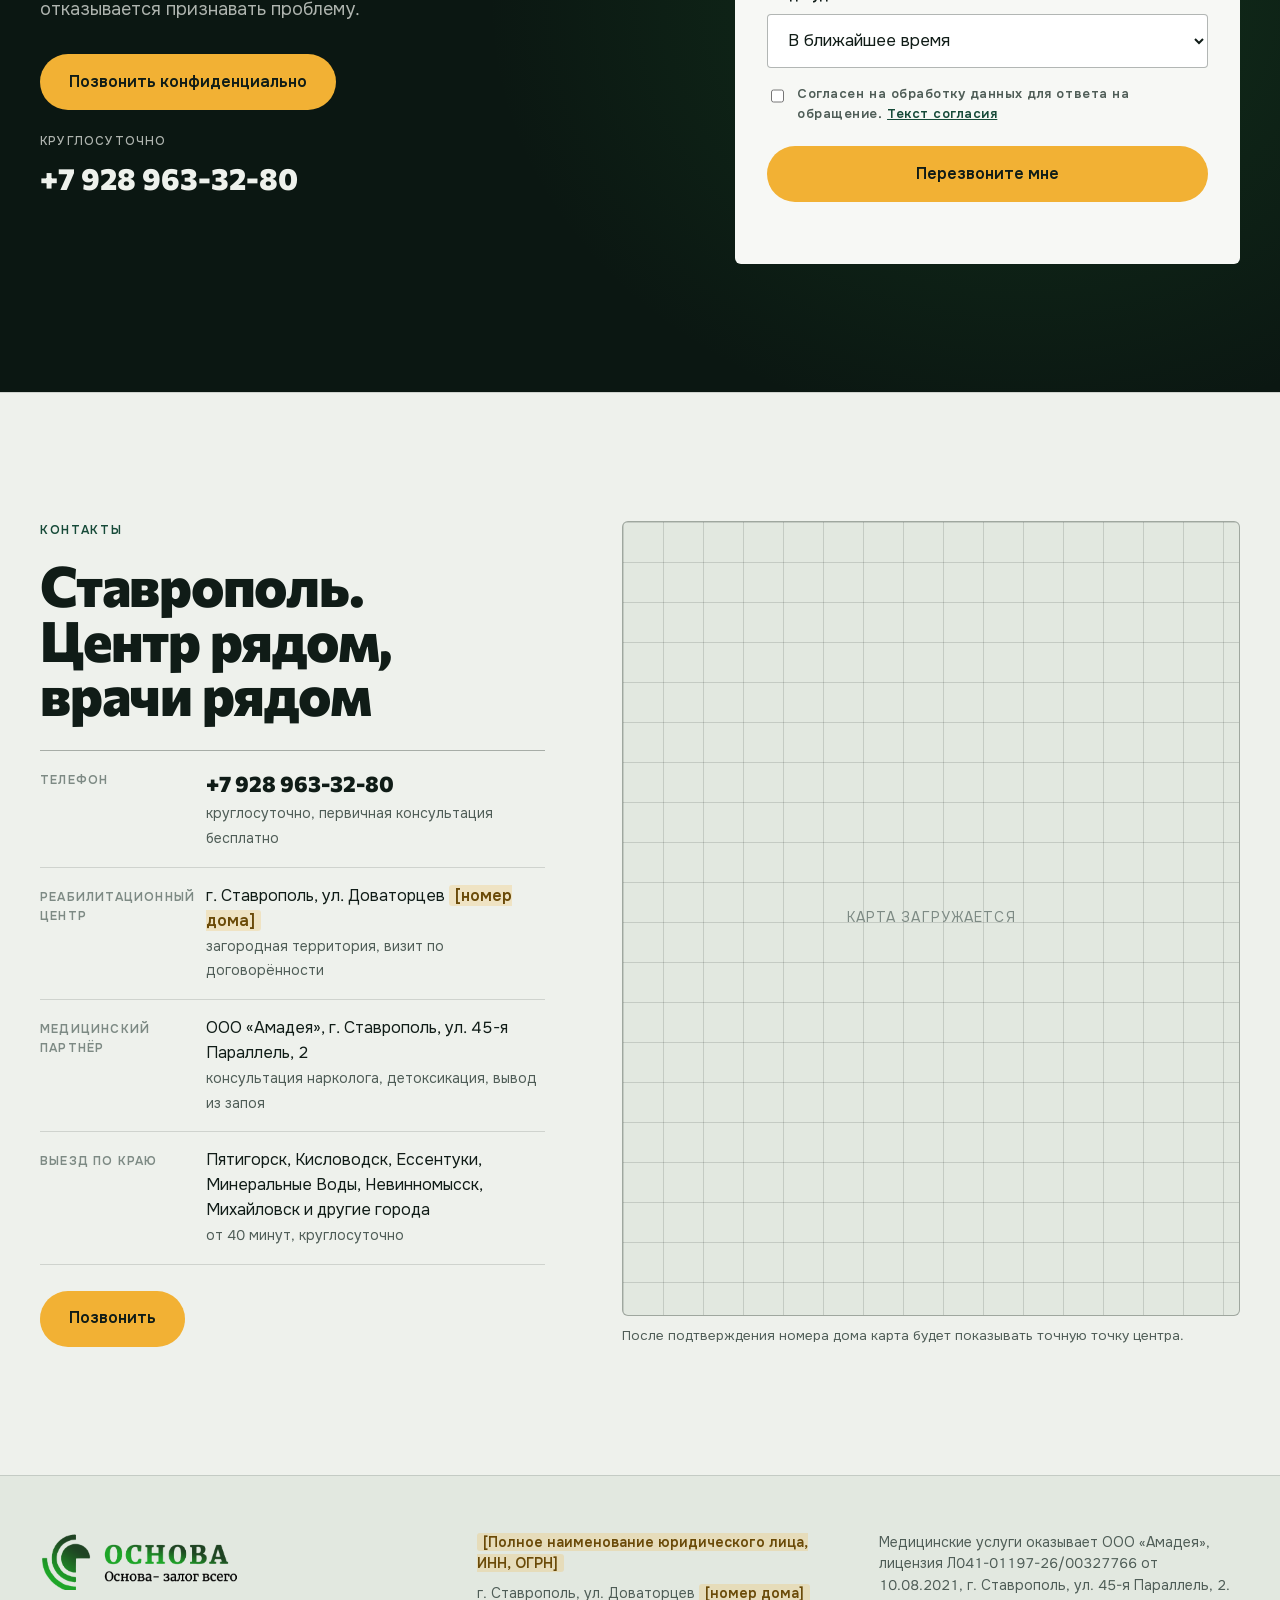
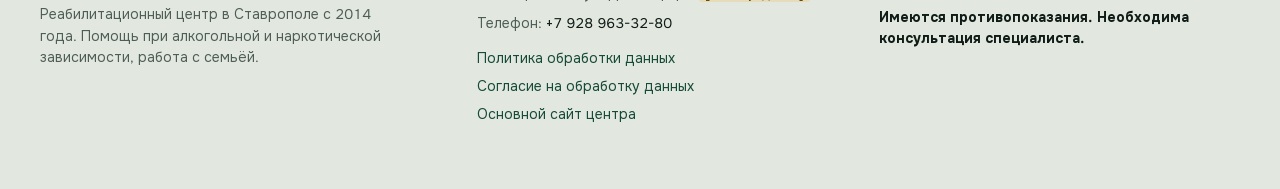
==== commit 8ced12f7: "Кольца пульсации привязаны к кнопке звонка" ====
--- a/index.html
+++ b/index.html
@@ -14,7 +14,7 @@
   <link rel="preload" href="assets/fonts/onest-latin.woff2" as="font" type="font/woff2" crossorigin>
   <link rel="preload" href="assets/images/hero-architecture.webp" as="image" type="image/webp" fetchpriority="high">
   <link rel="stylesheet" href="https://fonts.googleapis.com/css2?family=Commissioner:wght@500;700;800;900&display=swap">
-  <link rel="stylesheet" href="styles.css?v=4">
+  <link rel="stylesheet" href="styles.css?v=5">
   <script>document.documentElement.classList.add("js");</script>
 </head>
 <body data-case="family">
@@ -477,9 +477,7 @@
   </div>
 
   <a class="call-fab" href="tel:+79289633280" data-phone-link data-call-fab aria-label="Позвонить: бесплатная консультация">
-    <span class="call-fab-ring" aria-hidden="true"></span>
-    <span class="call-fab-ring call-fab-ring-2" aria-hidden="true"></span>
-    <span class="call-fab-btn" aria-hidden="true"><svg viewBox="0 0 24 24" width="28" height="28"><path d="M6.6 3.4 8.9 3a1 1 0 0 1 1.1.6l1.3 3.2a1 1 0 0 1-.3 1.2L9.4 9.3a12.7 12.7 0 0 0 5.3 5.3l1.3-1.6a1 1 0 0 1 1.2-.3l3.2 1.3a1 1 0 0 1 .6 1.1l-.4 2.3a2 2 0 0 1-2 1.6C10.4 19 5 13.6 5 5.4a2 2 0 0 1 1.6-2Z" fill="currentColor"/></svg></span>
+    <span class="call-fab-btn" aria-hidden="true"><span class="call-fab-ring"></span><span class="call-fab-ring call-fab-ring-2"></span><svg viewBox="0 0 24 24" width="28" height="28"><path d="M6.6 3.4 8.9 3a1 1 0 0 1 1.1.6l1.3 3.2a1 1 0 0 1-.3 1.2L9.4 9.3a12.7 12.7 0 0 0 5.3 5.3l1.3-1.6a1 1 0 0 1 1.2-.3l3.2 1.3a1 1 0 0 1 .6 1.1l-.4 2.3a2 2 0 0 1-2 1.6C10.4 19 5 13.6 5 5.4a2 2 0 0 1 1.6-2Z" fill="currentColor"/></svg></span>
     <span class="call-fab-label">Позвонить<small>бесплатная консультация</small></span>
   </a>
 
--- a/styles.css
+++ b/styles.css
@@ -351,7 +351,8 @@
 .call-fab.is-visible { opacity: 1; transform: none; pointer-events: auto; }
 .call-fab-btn { position: relative; z-index: 2; width: 64px; height: 64px; border-radius: 50%; background: var(--signal); color: var(--ink); display: grid; place-items: center; box-shadow: 0 14px 34px rgba(11, 23, 18, 0.35); animation: fab-nudge 7s ease-in-out infinite 3s; }
 .call-fab-btn svg { animation: fab-shake 7s ease-in-out infinite 3s; }
-.call-fab-ring { position: absolute; left: 0; top: 0; width: 64px; height: 64px; border-radius: 50%; border: 2px solid var(--signal); opacity: 0; animation: fab-pulse 2.6s ease-out infinite; }
+.call-fab-ring { position: absolute; inset: 0; border-radius: 50%; border: 2px solid var(--signal); opacity: 0; pointer-events: none; animation: fab-pulse 2.6s ease-out infinite; }
+.call-fab-btn svg { position: relative; z-index: 1; }
 .call-fab-ring-2 { animation-delay: 1.3s; }
 .call-fab-label { order: -1; padding: 10px 16px; border-radius: 999px; background: var(--deep); color: var(--on-deep); font-weight: 600; font-size: 14px; line-height: 1.15; display: flex; flex-direction: column; box-shadow: 0 10px 30px rgba(11, 23, 18, 0.3); opacity: 0; transform: translateX(8px); transition: opacity 240ms ease, transform 320ms var(--ease-out); white-space: nowrap; }
 .call-fab-label small { font-weight: 400; font-size: 12px; color: var(--on-deep-2); }
